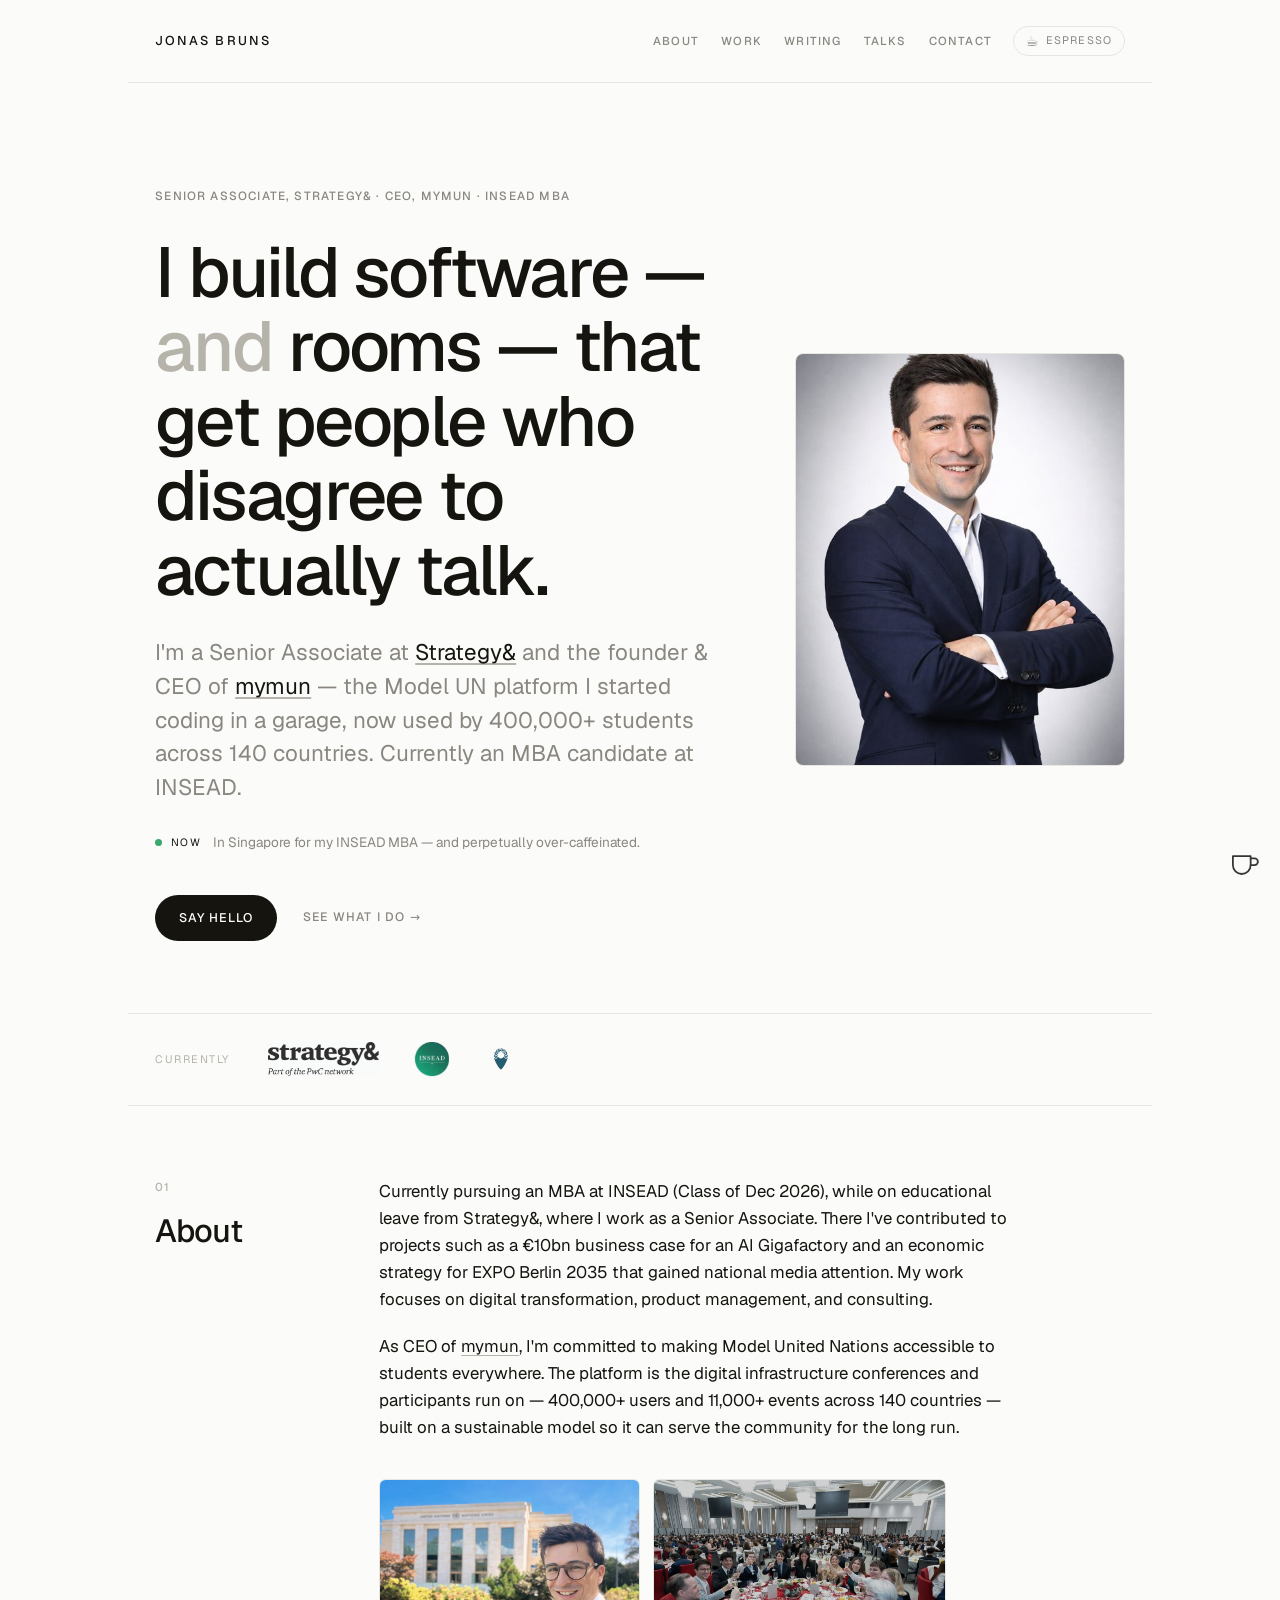
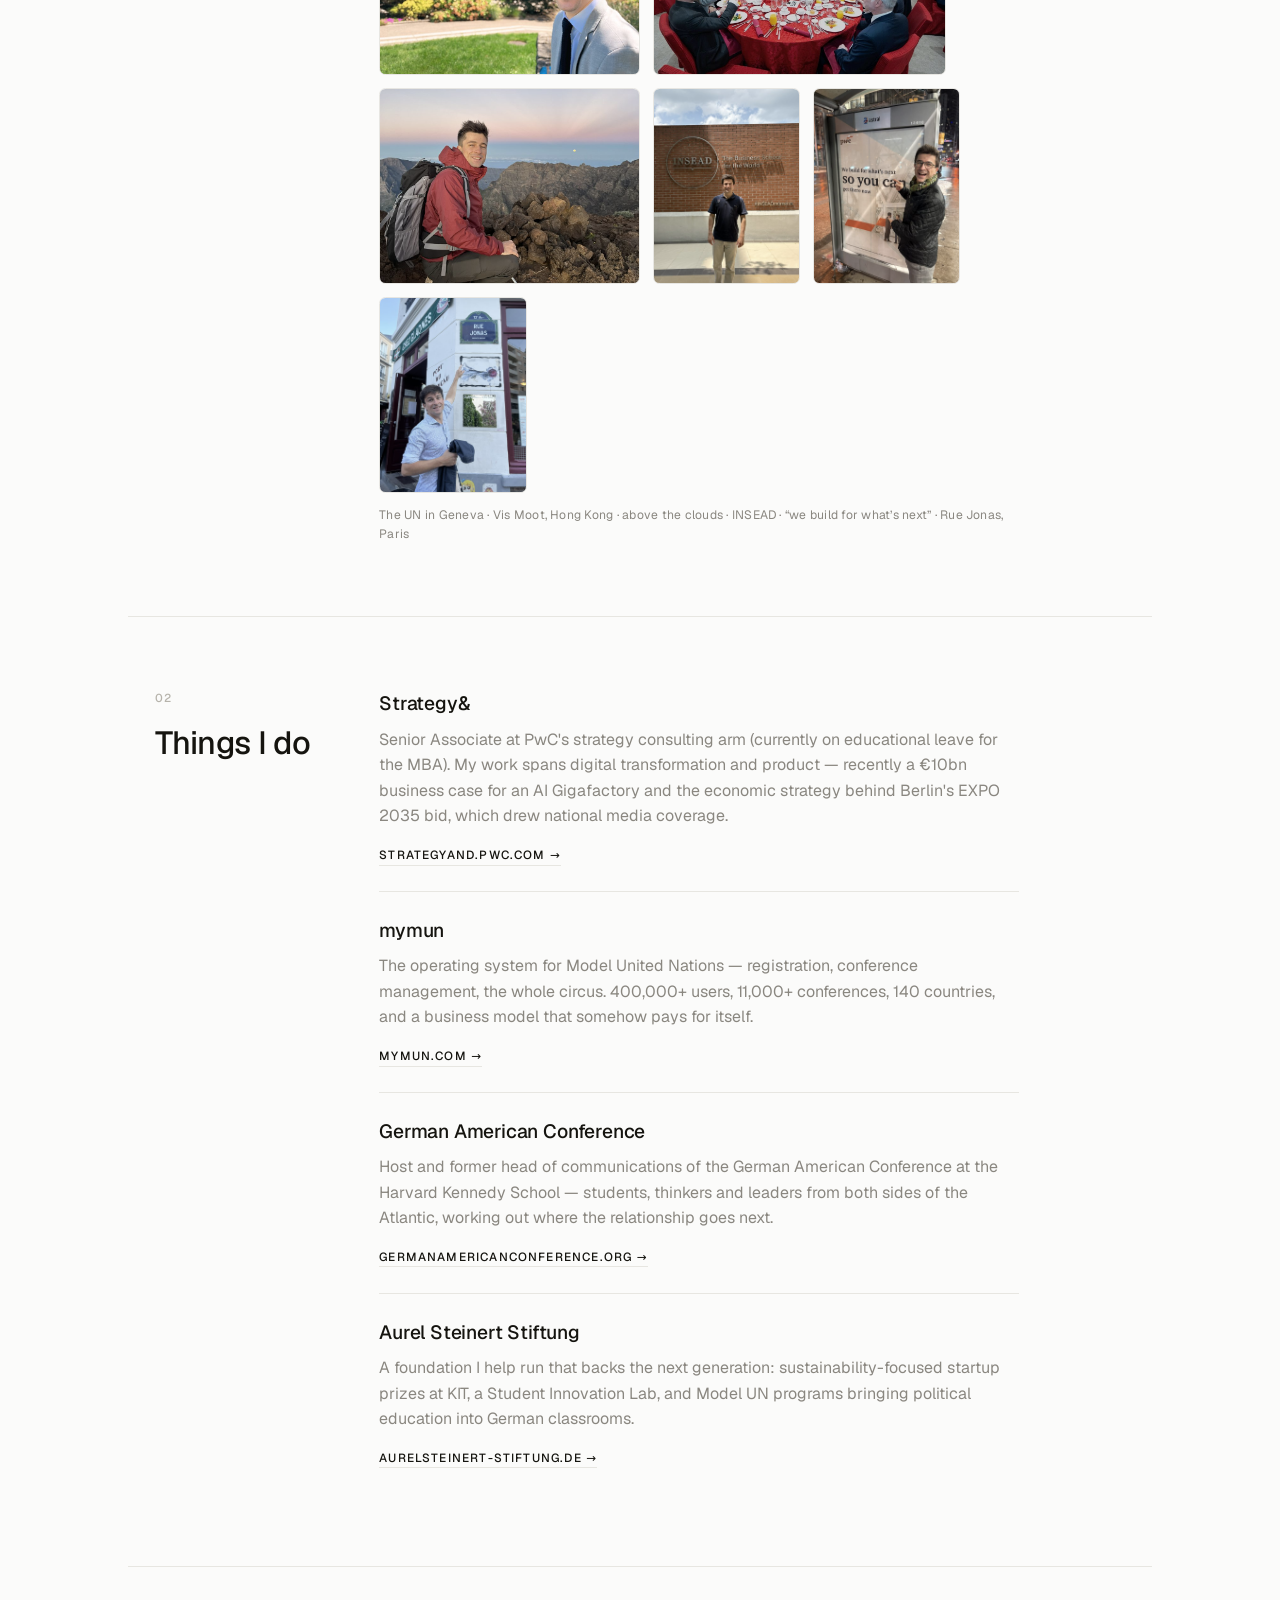
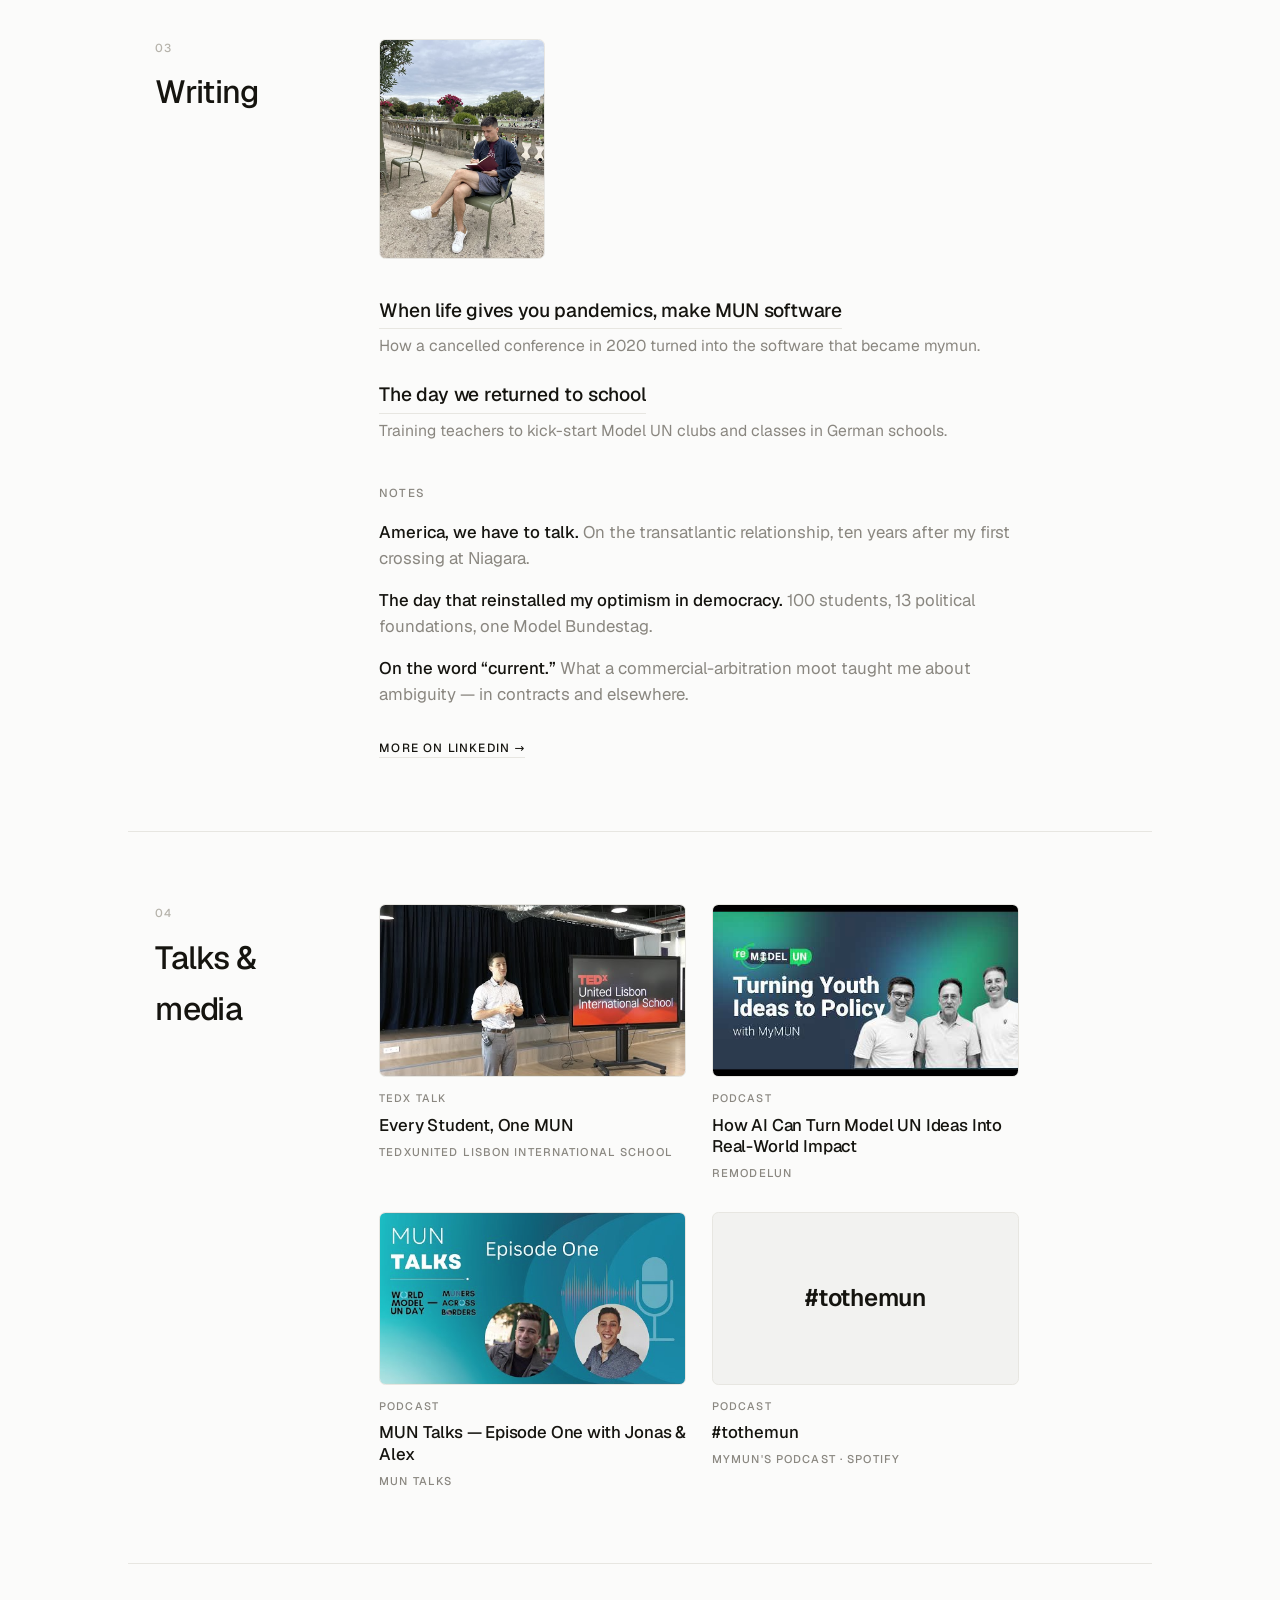
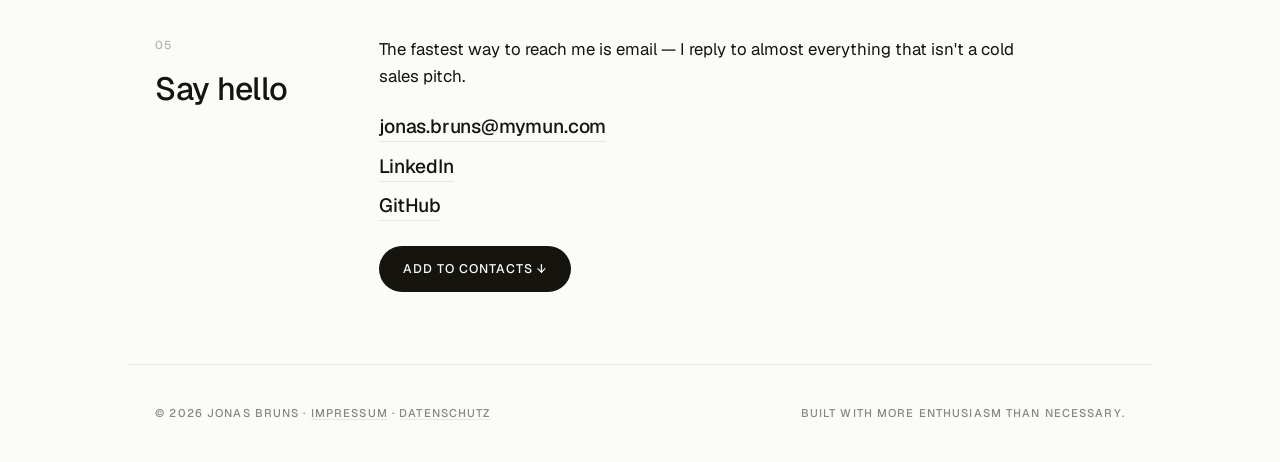
==== index.html @ 6097ece4 "Mobile: curate gallery to 3 photos (Geneva/Alps/Rue Jonas); full 6 on desktop" ====
<!DOCTYPE html>
<html lang="en">
<head>
  <meta charset="UTF-8" />
  <meta name="viewport" content="width=device-width, initial-scale=1.0" />
  <script>
    /* Set theme before paint to avoid a flash. */
    (function(){try{var t=localStorage.getItem('theme')||(matchMedia('(prefers-color-scheme:dark)').matches?'espresso':'latte');if(t==='espresso')document.documentElement.setAttribute('data-theme','espresso');}catch(e){}})();
  </script>
  <title>Jonas Bruns — CEO of mymun &amp; Strategy&amp; consultant</title>
  <meta name="description" content="Jonas Bruns — CEO of mymun, Senior Associate at Strategy&, and INSEAD MBA. I build software and rooms that get people who disagree to actually talk." />
  <link rel="canonical" href="https://jonasbruns.com/" />
  <meta name="theme-color" content="#fbfbfa" />

  <meta property="og:type" content="website" />
  <meta property="og:site_name" content="Jonas Bruns" />
  <meta property="og:locale" content="en_US" />
  <meta property="og:title" content="Jonas Bruns — CEO of mymun" />
  <meta property="og:description" content="I build software and rooms that get people who disagree to actually talk." />
  <meta property="og:url" content="https://jonasbruns.com/" />
  <meta property="og:image" content="https://jonasbruns.com/assets/og-card.jpg" />
  <meta property="og:image:width" content="1200" />
  <meta property="og:image:height" content="630" />
  <meta property="og:image:alt" content="Jonas Bruns — CEO of mymun · Strategy& · INSEAD" />
  <meta name="twitter:card" content="summary_large_image" />
  <meta name="twitter:title" content="Jonas Bruns — CEO of mymun" />
  <meta name="twitter:description" content="I build software and rooms that get people who disagree to actually talk." />
  <meta name="twitter:image" content="https://jonasbruns.com/assets/og-card.jpg" />

  <script type="application/ld+json">
  {"@context":"https://schema.org","@type":"Person","name":"Jonas Bruns","url":"https://jonasbruns.com","image":"https://jonasbruns.com/assets/portrait.jpg","jobTitle":"CEO at mymun; Senior Associate at Strategy&","worksFor":[{"@type":"Organization","name":"mymun","url":"https://mymun.com"},{"@type":"Organization","name":"Strategy&","url":"https://www.strategyand.pwc.com"}],"alumniOf":{"@type":"CollegeOrUniversity","name":"INSEAD"},"sameAs":["https://www.linkedin.com/in/brunsj","https://github.com/JonasBruns"]}
  </script>

  <link rel="icon" type="image/svg+xml" href="assets/favicon.svg" />
  <link rel="stylesheet" href="styles.css" />
</head>
<body>
  <a class="skip-link" href="#main">Skip to content</a>

  <header class="masthead">
    <a class="wordmark" href="#top">Jonas&nbsp;Bruns</a>
    <div class="mast-right">
      <nav aria-label="Primary">
        <a href="#about">About</a>
        <a href="#work">Work</a>
        <a href="#writing">Writing</a>
        <a href="#media">Talks</a>
        <a href="#contact">Contact</a>
      </nav>
      <button class="themetoggle" type="button" aria-label="Switch colour theme">
        <span class="tt-icon" aria-hidden="true">☕</span><span class="tt-label">Espresso</span>
      </button>
    </div>
  </header>

  <main id="main">
    <!-- ===================== HERO ===================== -->
    <section id="top" class="hero">
      <div class="hero-text">
        <p class="kicker rise" style="--d:0">Senior Associate, Strategy&amp; · CEO, mymun · INSEAD MBA</p>
        <h1 class="rise" style="--d:1">
          I build software — <span class="amp">and</span> rooms —
          that get people who disagree to actually talk.
        </h1>
        <p class="lede rise" style="--d:2">
          I'm a Senior Associate at <a href="https://www.strategyand.pwc.com">Strategy&amp;</a>
          and the founder &amp; CEO of <a href="https://mymun.com">mymun</a> — the Model UN platform
          I started coding in a garage, now used by 400,000+ students across 140 countries.
          Currently an MBA candidate at INSEAD.
        </p>
        <!-- TODO: keep this "Now" line fresh -->
        <p class="now rise" style="--d:3"><span class="now-dot"></span><span class="now-label">Now</span>&nbsp;In Singapore for my INSEAD MBA — and perpetually over-caffeinated.</p>
        <div class="hero-actions rise" style="--d:4">
          <a class="btn" href="#contact">Say hello</a>
          <a class="btn-text" href="#work">See what I do →</a>
        </div>
      </div>
      <figure class="hero-portrait rise" style="--d:2">
        <img src="assets/portrait.jpg" width="507" height="760" alt="Portrait of Jonas Bruns" />
      </figure>
    </section>

    <!-- ===================== AFFILIATIONS ===================== -->
    <section class="affil" aria-label="Currently affiliated with">
      <span class="affil-label">Currently</span>
      <ul>
        <li><img loading="lazy" src="assets/logos/strategyand.png" alt="Strategy&amp;" /></li>
        <li><img loading="lazy" src="assets/logos/insead-circle.jpg" alt="INSEAD" /></li>
        <li><img loading="lazy" src="assets/logos/mymun.svg" alt="mymun" /></li>
      </ul>
    </section>

    <!-- ===================== ABOUT ===================== -->
    <section id="about" class="sec">
      <div class="sec-head"><span class="sec-no">01</span><h2>About</h2></div>
      <div class="sec-body">
        <p class="prose">
          Currently pursuing an MBA at INSEAD (Class of Dec 2026), while on educational leave
          from Strategy&amp;, where I work as a Senior Associate. There I've contributed to
          projects such as a €10bn business case for an AI Gigafactory and an economic strategy
          for EXPO Berlin 2035 that gained national media attention. My work focuses on digital
          transformation, product management, and consulting.
        </p>
        <p class="prose">
          As CEO of <a href="https://mymun.com">mymun</a>, I'm committed to making Model United
          Nations accessible to students everywhere. The platform is the digital infrastructure
          conferences and participants run on — 400,000+ users and 11,000+ events across 140
          countries — built on a sustainable model so it can serve the community for the long run.
        </p>
        <figure class="gallery">
          <div class="gallery-track">
            <img loading="lazy" src="assets/gallery/un-geneva.jpg" alt="Jonas at the UN in Geneva" />
            <img class="m-hide" loading="lazy" src="assets/vismoot-hk.jpg" alt="Vis Moot in Hong Kong" />
            <img loading="lazy" src="assets/gallery/hiking.jpg" alt="Jonas hiking above the clouds" />
            <img class="m-hide" loading="lazy" src="assets/gallery/insead.jpg" alt="Jonas at INSEAD" />
            <img class="m-hide" loading="lazy" src="assets/gallery/pwc.jpg" alt="Jonas next to a PwC ad" />
            <img loading="lazy" src="assets/gallery/rue-jonas.jpg" alt="Rue Jonas street sign in Paris" />
          </div>
          <figcaption class="cap-full">The UN in Geneva · Vis Moot, Hong Kong · above the clouds · INSEAD · &ldquo;we build for what&rsquo;s next&rdquo; · Rue Jonas, Paris</figcaption>
          <figcaption class="cap-mobile">The UN in Geneva · above the clouds · Rue Jonas, Paris</figcaption>
        </figure>
      </div>
    </section>

    <!-- ===================== WORK ===================== -->
    <section id="work" class="sec">
      <div class="sec-head"><span class="sec-no">02</span><h2>Things I do</h2></div>
      <div class="sec-body">
        <ol class="worklist">
          <li class="work-item">
            <h3>Strategy&amp;</h3>
            <p>Senior Associate at PwC's strategy consulting arm (currently on educational
              leave for the MBA). My work spans digital transformation and product — recently a
              €10bn business case for an AI Gigafactory and the economic strategy behind Berlin's
              EXPO 2035 bid, which drew national media coverage.</p>
            <a class="go" href="https://www.strategyand.pwc.com">strategyand.pwc.com →</a>
          </li>
          <li class="work-item">
            <h3>mymun</h3>
            <p>The operating system for Model United Nations — registration, conference
              management, the whole circus. 400,000+ users, 11,000+ conferences, 140 countries,
              and a business model that somehow pays for itself.</p>
            <a class="go" href="https://mymun.com">mymun.com →</a>
          </li>
          <li class="work-item">
            <h3>German American Conference</h3>
            <p>Host and former head of communications of the German American Conference at the
              Harvard Kennedy School — students, thinkers and leaders from both sides of the
              Atlantic, working out where the relationship goes next.</p>
            <a class="go" href="https://www.germanamericanconference.org">germanamericanconference.org →</a>
          </li>
          <li class="work-item">
            <h3>Aurel Steinert Stiftung</h3>
            <p>A foundation I help run that backs the next generation: sustainability-focused
              startup prizes at KIT, a Student Innovation Lab, and Model UN programs bringing
              political education into German classrooms.</p>
            <a class="go" href="https://aurelsteinert-stiftung.de/">aurelsteinert-stiftung.de →</a>
          </li>
        </ol>
      </div>
    </section>

    <!-- ===================== WRITING ===================== -->
    <section id="writing" class="sec">
      <div class="sec-head"><span class="sec-no">03</span><h2>Writing</h2></div>
      <div class="sec-body">
        <figure class="sec-photo"><img loading="lazy" src="assets/writing.jpg" alt="Jonas writing in a notebook in a Paris park" /></figure>
        <ul class="articles">
          <li>
            <a href="https://www.linkedin.com/pulse/when-life-gives-you-pandemics-make-mun-software-mymun/">When life gives you pandemics, make MUN software</a>
            <span class="article-note">How a cancelled conference in 2020 turned into the software that became mymun.</span>
          </li>
          <li>
            <a href="https://mymun.com/blog/the-day-we-returned-to-school-training-teachers-to-kick-start-mun-clubs-and-classes">The day we returned to school</a>
            <span class="article-note">Training teachers to kick-start Model UN clubs and classes in German schools.</span>
          </li>
        </ul>

        <p class="subhead">Notes</p>
        <ul class="notes">
          <li><strong>America, we have to talk.</strong> On the transatlantic relationship, ten years after my first crossing at Niagara.</li>
          <li><strong>The day that reinstalled my optimism in democracy.</strong> 100 students, 13 political foundations, one Model Bundestag.</li>
          <li><strong>On the word “current.”</strong> What a commercial-arbitration moot taught me about ambiguity — in contracts and elsewhere.</li>
        </ul>
        <p class="more-link"><a href="https://www.linkedin.com/in/brunsj/recent-activity/all/">More on LinkedIn →</a></p>
      </div>
    </section>

    <!-- ===================== TALKS & MEDIA ===================== -->
    <section id="media" class="sec">
      <div class="sec-head"><span class="sec-no">04</span><h2>Talks &amp; media</h2></div>
      <div class="sec-body">
        <ul class="media">
          <li class="media-card">
            <a href="https://www.youtube.com/watch?v=L1Re9FSET7E">
              <span class="thumb"><img loading="lazy" width="480" height="270" src="assets/thumbs/L1Re9FSET7E.jpg" alt="TEDx talk: Every Student, One MUN" /></span>
              <span class="media-tag">TEDx talk</span>
              <span class="media-title">Every Student, One MUN</span>
              <span class="media-src">TEDxUnited Lisbon International School</span>
            </a>
          </li>
          <li class="media-card">
            <a href="https://www.youtube.com/watch?v=wwS8O8JHtIY">
              <span class="thumb"><img loading="lazy" width="480" height="270" src="assets/thumbs/wwS8O8JHtIY.jpg" alt="Podcast: How AI Can Turn Model UN Ideas Into Real-World Impact" /></span>
              <span class="media-tag">Podcast</span>
              <span class="media-title">How AI Can Turn Model UN Ideas Into Real-World Impact</span>
              <span class="media-src">ReModelUN</span>
            </a>
          </li>
          <li class="media-card">
            <a href="https://www.youtube.com/watch?v=0QrZpP2h0T4">
              <span class="thumb"><img loading="lazy" width="480" height="270" src="assets/thumbs/0QrZpP2h0T4.jpg" alt="Podcast: MUN Talks Episode One with Jonas & Alex" /></span>
              <span class="media-tag">Podcast</span>
              <span class="media-title">MUN Talks — Episode One with Jonas &amp; Alex</span>
              <span class="media-src">MUN Talks</span>
            </a>
          </li>
          <li class="media-card media-card--text">
            <a href="https://open.spotify.com/show/5dIA6ppntsVoRZxWYkTexS">
              <span class="thumb thumb--text">#tothemun</span>
              <span class="media-tag">Podcast</span>
              <span class="media-title">#tothemun</span>
              <span class="media-src">mymun's podcast · Spotify</span>
            </a>
          </li>
        </ul>
      </div>
    </section>

    <!-- ===================== CONTACT ===================== -->
    <section id="contact" class="sec">
      <div class="sec-head"><span class="sec-no">05</span><h2>Say hello</h2></div>
      <div class="sec-body">
        <p class="prose">The fastest way to reach me is email — I reply to almost everything that
          isn't a cold sales pitch.</p>
        <ul class="links">
          <li><a href="mailto:jonas.bruns@mymun.com">jonas.bruns@mymun.com</a></li>
          <li><a href="https://www.linkedin.com/in/brunsj" rel="me">LinkedIn</a></li>
          <li><a href="https://github.com/JonasBruns" rel="me">GitHub</a></li>
        </ul>
        <a class="btn btn-vcard" href="assets/jonas-bruns.vcf" download="Jonas-Bruns.vcf">Add to contacts ↓</a>
      </div>
    </section>
  </main>

  <div class="scrollcup" aria-hidden="true">
    <svg viewBox="0 0 36 36">
      <defs><clipPath id="cupclip"><path d="M8 11 H24 V19 a8 8 0 0 1 -16 0 Z"/></clipPath></defs>
      <rect class="brew" x="8" y="10" width="16" height="18" clip-path="url(#cupclip)"/>
      <path class="cup-line" d="M8 11 H24 V19 a8 8 0 0 1 -16 0 Z"/>
      <path class="cup-line" d="M24 13 h3.5 a3 3 0 0 1 0 6 H24"/>
    </svg>
  </div>

  <footer class="site-footer">
    <span>© <span id="year">2026</span> Jonas Bruns · <a href="/impressum.html">Impressum</a> · <a href="/datenschutz.html">Datenschutz</a></span>
    <span>Built with more enthusiasm than necessary.</span>
  </footer>

  <script>
    document.getElementById("year").textContent = new Date().getFullYear();

    // Open external links in a new tab; leave in-page anchors and mailto alone.
    document.querySelectorAll('a[href^="http"]').forEach(function (a) {
      if (a.hostname !== location.hostname) {
        a.target = "_blank";
        a.rel = "noopener noreferrer";
      }
    });

    // Latte / Espresso theme toggle.
    (function () {
      var root = document.documentElement, btn = document.querySelector('.themetoggle');
      if (!btn) return;
      var lbl = btn.querySelector('.tt-label');
      function sync() { lbl.textContent = root.getAttribute('data-theme') === 'espresso' ? 'Latte' : 'Espresso'; }
      sync();
      btn.addEventListener('click', function () {
        if (root.getAttribute('data-theme') === 'espresso') { root.removeAttribute('data-theme'); try { localStorage.setItem('theme', 'latte'); } catch (e) {} }
        else { root.setAttribute('data-theme', 'espresso'); try { localStorage.setItem('theme', 'espresso'); } catch (e) {} }
        sync();
      });
    })();

    // Coffee scroll-progress cup.
    (function () {
      var cup = document.querySelector('.scrollcup'), d = document.documentElement;
      if (!cup) return;
      function upd() { var p = d.scrollTop / ((d.scrollHeight - d.clientHeight) || 1); cup.style.setProperty('--p', Math.max(0, Math.min(1, p)).toFixed(3)); }
      addEventListener('scroll', upd, { passive: true });
      addEventListener('resize', upd);
      upd();
    })();

    // For the curious who open devtools.
    console.log('%c☕ Hey, fellow tinkerer.', 'font:600 14px ui-sans-serif,sans-serif;color:#8c2f23');
    console.log('%cYes — this was vibe-coded with an AI pair. Source → https://github.com/JonasBruns/jonasbruns-site', 'color:#999');
  </script>
</body>
</html>
---- styles.css ----
/* ---- self-hosted Geist (no third-party font requests) --------------------- */
@font-face{font-family:"Geist";font-style:normal;font-weight:300;font-display:swap;src:url("assets/fonts/geist-300-latin-ext.woff2") format("woff2");unicode-range:U+0100-02BA,U+02BD-02C5,U+02C7-02CC,U+02CE-02D7,U+02DD-02FF,U+0304,U+0308,U+0329,U+1D00-1DBF,U+1E00-1E9F,U+1EF2-1EFF,U+2020,U+20A0-20AB,U+20AD-20C0,U+2113,U+2C60-2C7F,U+A720-A7FF;}
@font-face{font-family:"Geist";font-style:normal;font-weight:300;font-display:swap;src:url("assets/fonts/geist-300-latin.woff2") format("woff2");unicode-range:U+0000-00FF,U+0131,U+0152-0153,U+02BB-02BC,U+02C6,U+02DA,U+02DC,U+0304,U+0308,U+0329,U+2000-206F,U+20AC,U+2122,U+2191,U+2193,U+2212,U+2215,U+FEFF,U+FFFD;}
@font-face{font-family:"Geist";font-style:normal;font-weight:400;font-display:swap;src:url("assets/fonts/geist-400-latin-ext.woff2") format("woff2");unicode-range:U+0100-02BA,U+02BD-02C5,U+02C7-02CC,U+02CE-02D7,U+02DD-02FF,U+0304,U+0308,U+0329,U+1D00-1DBF,U+1E00-1E9F,U+1EF2-1EFF,U+2020,U+20A0-20AB,U+20AD-20C0,U+2113,U+2C60-2C7F,U+A720-A7FF;}
@font-face{font-family:"Geist";font-style:normal;font-weight:400;font-display:swap;src:url("assets/fonts/geist-400-latin.woff2") format("woff2");unicode-range:U+0000-00FF,U+0131,U+0152-0153,U+02BB-02BC,U+02C6,U+02DA,U+02DC,U+0304,U+0308,U+0329,U+2000-206F,U+20AC,U+2122,U+2191,U+2193,U+2212,U+2215,U+FEFF,U+FFFD;}
@font-face{font-family:"Geist";font-style:normal;font-weight:500;font-display:swap;src:url("assets/fonts/geist-500-latin-ext.woff2") format("woff2");unicode-range:U+0100-02BA,U+02BD-02C5,U+02C7-02CC,U+02CE-02D7,U+02DD-02FF,U+0304,U+0308,U+0329,U+1D00-1DBF,U+1E00-1E9F,U+1EF2-1EFF,U+2020,U+20A0-20AB,U+20AD-20C0,U+2113,U+2C60-2C7F,U+A720-A7FF;}
@font-face{font-family:"Geist";font-style:normal;font-weight:500;font-display:swap;src:url("assets/fonts/geist-500-latin.woff2") format("woff2");unicode-range:U+0000-00FF,U+0131,U+0152-0153,U+02BB-02BC,U+02C6,U+02DA,U+02DC,U+0304,U+0308,U+0329,U+2000-206F,U+20AC,U+2122,U+2191,U+2193,U+2212,U+2215,U+FEFF,U+FFFD;}
@font-face{font-family:"Geist";font-style:normal;font-weight:600;font-display:swap;src:url("assets/fonts/geist-600-latin-ext.woff2") format("woff2");unicode-range:U+0100-02BA,U+02BD-02C5,U+02C7-02CC,U+02CE-02D7,U+02DD-02FF,U+0304,U+0308,U+0329,U+1D00-1DBF,U+1E00-1E9F,U+1EF2-1EFF,U+2020,U+20A0-20AB,U+20AD-20C0,U+2113,U+2C60-2C7F,U+A720-A7FF;}
@font-face{font-family:"Geist";font-style:normal;font-weight:600;font-display:swap;src:url("assets/fonts/geist-600-latin.woff2") format("woff2");unicode-range:U+0000-00FF,U+0131,U+0152-0153,U+02BB-02BC,U+02C6,U+02DA,U+02DC,U+0304,U+0308,U+0329,U+2000-206F,U+20AC,U+2122,U+2191,U+2193,U+2212,U+2215,U+FEFF,U+FFFD;}

/* ===========================================================================
   jonasbruns.com — minimal
   One typeface (Geist), near-monochrome, generous whitespace, hairline rules.
=========================================================================== */

:root {
  --bg:    #fbfbfa;
  --bg-2:  #f2f2f0;
  --ink:   #15140f;
  --muted: #8a8780;
  --faint: #b6b3ab;
  --line:  #e7e6e1;

  --sans: "Geist", -apple-system, BlinkMacSystemFont, "Segoe UI", system-ui, sans-serif;
  --wrap: 64rem;
}

* { box-sizing: border-box; }

html { scroll-behavior: smooth; }

body {
  margin: 0;
  background: var(--bg);
  color: var(--ink);
  font-family: var(--sans);
  font-size: 1.05rem;
  line-height: 1.6;
  font-weight: 400;
  -webkit-font-smoothing: antialiased;
  text-rendering: optimizeLegibility;
}

a { color: inherit; }

.skip-link { position: absolute; left: -999px; }
.skip-link:focus {
  left: 1rem; top: 1rem; z-index: 20;
  background: var(--ink); color: var(--bg);
  padding: .55rem .9rem; border-radius: .3rem; font-size: .8rem;
}

/* ---- shared layout -------------------------------------------------------- */

.masthead, .hero, .affil, .sec, .site-footer {
  max-width: var(--wrap);
  margin-inline: auto;
  padding-inline: 1.7rem;
}

/* ---- affiliations strip --------------------------------------------------- */

.affil {
  display: flex;
  align-items: center;
  gap: 1.6rem 2.4rem;
  flex-wrap: wrap;
  padding-block: 1.8rem;
  border-top: 1px solid var(--line);
}
.affil-label {
  font-size: .68rem;
  text-transform: uppercase;
  letter-spacing: .14em;
  color: var(--faint);
}
.affil ul {
  list-style: none; margin: 0; padding: 0;
  display: flex; align-items: center; gap: 2.2rem; flex-wrap: wrap;
}
.affil img {
  display: block;
  height: 30px; width: auto;
  opacity: .9;
  mix-blend-mode: multiply;        /* drops the white logo backgrounds into the page */
  transition: opacity .2s ease, transform .2s ease;
}
.affil img:hover { opacity: 1; transform: translateY(-1px); }
@media (min-width: 40rem) { .affil img { height: 34px; } }

/* small label treatment */
.kicker, .sec-no, .media-tag, .masthead nav a, .wordmark,
.go, .more-link a, .btn-text, .subhead, .media-src, .site-footer {
  text-transform: uppercase;
  letter-spacing: .1em;
  font-weight: 500;
}

/* ---- masthead ------------------------------------------------------------- */

.masthead {
  display: flex;
  align-items: center;
  justify-content: space-between;
  gap: 1rem;
  padding-block: 1.6rem;
  border-bottom: 1px solid var(--line);
}
.wordmark {
  font-size: .8rem;
  letter-spacing: .16em;
  text-decoration: none;
}
.masthead nav { display: flex; flex-wrap: wrap; gap: 1.4rem; }
.masthead nav a {
  font-size: .72rem;
  text-decoration: none;
  color: var(--muted);
  transition: color .15s ease;
}
.masthead nav a:hover { color: var(--ink); }

/* ---- hero ----------------------------------------------------------------- */

.hero { display: flex; flex-direction: column; padding-block: 3.5rem 3rem; }
.kicker {
  margin: 0 0 1.8rem;
  font-size: .74rem;
  color: var(--muted);
}
.hero h1 {
  font-weight: 500;
  font-size: clamp(2.4rem, 6vw, 4.4rem);
  line-height: 1.06;
  letter-spacing: -.03em;
  margin: 0;
  max-width: 19ch;
}
.hero h1 .amp { color: var(--faint); }
.lede {
  font-size: clamp(1.15rem, 2vw, 1.4rem);
  line-height: 1.5;
  font-weight: 400;
  color: var(--muted);
  max-width: 38rem;
  margin: 1.8rem 0 0;
}
.lede a, .prose a {
  color: var(--ink);
  text-decoration: underline;
  text-decoration-color: var(--faint);
  text-underline-offset: 3px;
}
.lede a:hover, .prose a:hover { text-decoration-color: var(--ink); }

.hero-actions {
  margin-top: 2.6rem;
  display: flex; align-items: center; gap: 1.6rem; flex-wrap: wrap;
}
.btn {
  display: inline-block;
  background: var(--ink);
  color: var(--bg);
  font-size: .78rem;
  letter-spacing: .08em;
  text-transform: uppercase;
  font-weight: 500;
  text-decoration: none;
  padding: .8rem 1.5rem;
  border-radius: 2rem;
  transition: opacity .15s ease, transform .15s ease;
}
.btn:hover { opacity: .85; transform: translateY(-1px); }
.btn-text {
  font-size: .76rem;
  text-decoration: none;
  color: var(--muted);
  transition: color .15s ease;
}
.btn-text:hover { color: var(--ink); }

/* ---- sections (numbered label rail) -------------------------------------- */

.sec {
  padding-block: 4rem;
  border-top: 1px solid var(--line);
}
.sec-head { margin-bottom: 1.8rem; }
.sec-no {
  display: block;
  font-size: .72rem;
  color: var(--faint);
  margin-bottom: .55rem;
}
.sec-head h2 {
  font-weight: 500;
  font-size: clamp(1.5rem, 3vw, 2rem);
  letter-spacing: -.02em;
  margin: 0;
}
.sec-body { max-width: 40rem; }
.prose { margin: 0 0 1.3rem; color: var(--ink); }

/* ---- about gallery -------------------------------------------------------- */

.gallery { margin: 2.4rem 0 0; max-width: none; }
.gallery-track { display: flex; flex-wrap: wrap; gap: .8rem; }
.gallery-track img {
  height: 168px; width: auto;
  border-radius: .4rem;
  border: 1px solid var(--line);
  filter: grayscale(.18);
  transition: filter .3s ease, transform .3s ease;
}
.gallery-track img:hover { filter: none; transform: translateY(-3px); }
.gallery figcaption {
  margin-top: .8rem;
  font-size: .76rem;
  letter-spacing: .02em;
  color: var(--muted);
}
.cap-mobile { display: none; }   /* shown only on phones (see ≤40rem block) */

/* ---- work list ------------------------------------------------------------ */

.worklist { list-style: none; margin: 0; padding: 0; }
.work-item { padding: 1.5rem 0; border-top: 1px solid var(--line); }
.work-item:first-child { padding-top: 0; border-top: 0; }
.work-item h3 { font-weight: 500; font-size: 1.2rem; letter-spacing: -.01em; margin: 0 0 .4rem; }
.work-item p { margin: 0 0 .7rem; color: var(--muted); font-size: 1rem; }
.go, .more-link a {
  font-size: .74rem;
  text-decoration: none;
  color: var(--ink);
  border-bottom: 1px solid var(--line);
  padding-bottom: .15rem;
  transition: border-color .15s ease;
}
.go:hover, .more-link a:hover { border-color: var(--ink); }

/* ---- writing -------------------------------------------------------------- */

.articles { list-style: none; margin: 0; padding: 0; display: grid; gap: 1.4rem; }
.articles li { display: grid; gap: .25rem; }
.articles a {
  font-weight: 500; font-size: 1.2rem; letter-spacing: -.01em;
  text-decoration: none; width: fit-content;
  border-bottom: 1px solid var(--line); padding-bottom: .1rem;
  transition: border-color .15s ease;
}
.articles a:hover { border-color: var(--ink); }
.article-note { color: var(--muted); font-size: .98rem; }

.subhead { margin: 2.6rem 0 1rem; font-size: .72rem; color: var(--muted); }
.notes { list-style: none; margin: 0; padding: 0; display: grid; gap: 1rem; }
.notes li { color: var(--muted); line-height: 1.55; }
.notes strong { color: var(--ink); font-weight: 500; }
.more-link { margin: 1.6rem 0 0; }

/* ---- talks & media -------------------------------------------------------- */

.media { list-style: none; margin: 0; padding: 0; display: grid; gap: 1.6rem; }
.media-card a { display: grid; gap: .45rem; text-decoration: none; color: var(--ink); }
.thumb {
  display: block;
  border: 1px solid var(--line);
  border-radius: .4rem;
  overflow: hidden;
  margin-bottom: .35rem;
  aspect-ratio: 16 / 9;
}
.thumb img {
  width: 100%; height: 100%; object-fit: cover;
  filter: grayscale(.18);
  transition: filter .3s ease, transform .4s ease;
}
.media-card a:hover .thumb img { filter: none; transform: scale(1.03); }
.thumb--text {
  display: grid; place-items: center;
  background: var(--bg-2);
  font-weight: 600; font-size: 1.5rem; color: var(--ink);
  letter-spacing: -.01em;
}
.media-tag { font-size: .68rem; color: var(--muted); }
.media-title { font-weight: 500; font-size: 1.05rem; line-height: 1.3; letter-spacing: -.01em; }
.media-src { font-size: .7rem; color: var(--muted); }

/* ---- contact -------------------------------------------------------------- */

.links { list-style: none; margin: 1.4rem 0 0; padding: 0; display: grid; gap: .55rem; }
.links a {
  font-size: 1.2rem; font-weight: 500; letter-spacing: -.01em;
  text-decoration: none; width: fit-content;
  border-bottom: 1px solid var(--line); padding-bottom: .12rem;
  transition: border-color .15s ease;
}
.links a:hover { border-color: var(--ink); }

/* ---- footer --------------------------------------------------------------- */

.site-footer {
  display: flex; justify-content: space-between; flex-wrap: wrap; gap: .6rem;
  padding-block: 2.5rem;
  border-top: 1px solid var(--line);
  font-size: .7rem;
  color: var(--muted);
}
.site-footer a {
  color: inherit;
  text-decoration: underline;
  text-decoration-color: var(--line);
  text-underline-offset: 2px;
}
.site-footer a:hover { text-decoration-color: var(--ink); }

/* ---- motion --------------------------------------------------------------- */

@keyframes rise { from { opacity: 0; transform: translateY(12px); } to { opacity: 1; transform: none; } }
.rise { opacity: 0; animation: rise .6s cubic-bezier(.2,.7,.2,1) forwards; animation-delay: calc(var(--d) * 100ms); }
@media (prefers-reduced-motion: reduce) {
  .rise { animation: none; opacity: 1; }
  html { scroll-behavior: auto; }
}

/* ---- responsive ----------------------------------------------------------- */

@media (min-width: 40rem) {
  .media { grid-template-columns: 1fr 1fr; gap: 1.8rem 1.6rem; }
  .gallery-track img { height: 196px; }
}

/* ---- mobile (≤40rem): swipe strips, tighter rhythm, avatar hero ---------- */
@media (max-width: 40rem) {
  html, body { overflow-x: hidden; }     /* safety against the bleed strips */

  .sec { padding-block: 2.6rem; }
  .sec-head { margin-bottom: 1.1rem; }
  .affil { padding-block: 1.3rem; }
  .subhead { margin-top: 2rem; }
  .hero h1 { max-width: none; }

  /* Talks & media → horizontal swipe lane */
  .media {
    grid-auto-flow: column;
    grid-auto-columns: 78%;
    grid-template-columns: none;
    overflow-x: auto;
    scroll-snap-type: x mandatory;
    overscroll-behavior-x: contain;
    gap: 1rem;
    margin-inline: -1.7rem;
    padding: .2rem 1.7rem;
    scrollbar-width: none;
  }
  .media::-webkit-scrollbar { display: none; }
  .media-card { scroll-snap-align: start; }

  /* About gallery → horizontal swipe lane (caption stays below) */
  .gallery-track {
    flex-wrap: nowrap;
    overflow-x: auto;
    scroll-snap-type: x mandatory;
    overscroll-behavior-x: contain;
    margin-inline: -1.7rem;
    padding: .2rem 1.7rem;
    scrollbar-width: none;
  }
  .gallery-track::-webkit-scrollbar { display: none; }
  .gallery-track img { height: 220px; flex: none; scroll-snap-align: start; }
  .gallery-track img.m-hide { display: none; }   /* curated 3 on mobile */
  .cap-full { display: none; }
  .cap-mobile { display: block; }
}

@media (min-width: 56rem) {
  .sec {
    display: grid;
    grid-template-columns: 11rem 1fr;
    gap: 3rem;
    padding-block: 4.5rem;
  }
  .sec-head { margin-bottom: 0; position: sticky; top: 2rem; align-self: start; }
  .hero {
    display: grid;
    grid-template-columns: 1.5fr .85fr;
    gap: 3rem;
    align-items: center;
    padding-block: 6.5rem 4.5rem;
  }
  .hero-portrait { order: 0; margin: 0; justify-self: end; }
  .hero-portrait img {
    width: 100%; height: auto; max-width: 330px;
    border-radius: .5rem; aspect-ratio: 4 / 5; object-position: center;
  }
}

/* ===========================================================================
   Delights: espresso theme · portrait · now · toggle · scroll-cup · vCard
=========================================================================== */

:root[data-theme="espresso"] {
  --bg: #17120d; --bg-2: #241a10; --ink: #f1e8da; --muted: #a99a84; --faint: #6d6052; --line: #352a1c;
}
/* logos: seamless multiply on light; on dark, sit on a small light chip so they stay legible */
:root[data-theme="espresso"] .affil img {
  mix-blend-mode: normal; background: #f4eddf; padding: 6px 9px; border-radius: 7px; opacity: 1;
}

/* hero portrait — small circular avatar up top on mobile; side portrait on desktop (≥56rem) */
.hero-portrait { order: -1; margin: 0 0 1.4rem; }
.hero-portrait img {
  width: 92px; height: 92px;
  border-radius: 50%;
  object-fit: cover; object-position: center 14%;
  border: 1px solid var(--line);
}

/* "now" line */
.now {
  display: flex; align-items: center; gap: .55rem; flex-wrap: wrap;
  margin: 1.7rem 0 0; font-size: .85rem; color: var(--muted);
}
.now-dot {
  width: 7px; height: 7px; border-radius: 50%; background: #3aa76d; flex: none;
  animation: pulse 2.4s ease-out infinite;
}
.now-label { text-transform: uppercase; letter-spacing: .12em; font-size: .66rem; color: var(--ink); }
@keyframes pulse {
  0% { box-shadow: 0 0 0 0 rgba(58,167,109,.45); }
  70% { box-shadow: 0 0 0 7px rgba(58,167,109,0); }
  100% { box-shadow: 0 0 0 0 rgba(58,167,109,0); }
}

/* theme toggle */
.mast-right { display: flex; align-items: center; gap: 1.3rem; }
.themetoggle {
  display: inline-flex; align-items: center; gap: .4rem;
  background: none; border: 1px solid var(--line); border-radius: 2rem;
  color: var(--muted); font: inherit; font-size: .68rem; letter-spacing: .1em; text-transform: uppercase;
  padding: .35rem .75rem; cursor: pointer;
  transition: color .15s ease, border-color .15s ease;
}
.themetoggle:hover { color: var(--ink); border-color: var(--ink); }
.tt-icon { font-size: .9rem; line-height: 1; }

/* writing photo */
.sec-photo { margin: 0 0 1.8rem; }
.sec-photo img {
  height: 220px; width: auto; max-width: 100%;
  border-radius: .4rem; border: 1px solid var(--line); filter: grayscale(.18);
}

/* vCard button */
.btn-vcard { margin-top: 1.5rem; }

/* coffee scroll-progress cup */
.scrollcup { position: fixed; right: 16px; bottom: 16px; width: 40px; height: 40px; z-index: 5; opacity: .85; pointer-events: none; }
.scrollcup svg { width: 100%; height: 100%; display: block; }
.scrollcup .cup-line { fill: none; stroke: var(--ink); stroke-width: 1.6; stroke-linejoin: round; stroke-linecap: round; }
.scrollcup .brew { fill: #7b4b2a; transform: scaleY(var(--p, 0)); transform-origin: 16px 27px; transition: transform .08s linear; }
@media (max-width: 30rem) { .scrollcup { width: 32px; height: 32px; right: 12px; bottom: 12px; } }

@media (prefers-reduced-motion: reduce) { .now-dot { animation: none; } .scrollcup .brew { transition: none; } }

/* tidy the masthead on small screens: wordmark on top, nav + toggle on their own row */
@media (max-width: 38rem) {
  .masthead { flex-wrap: wrap; row-gap: .8rem; }
  .mast-right { width: 100%; justify-content: space-between; gap: .8rem; }
  .masthead nav { gap: .8rem .95rem; }
  .themetoggle { padding: .35rem .6rem; }
}

/* desktop hero portrait — declared LAST so it overrides the mobile avatar rules */
@media (min-width: 56rem) {
  .hero-portrait { order: 0; margin: 0; justify-self: end; }
  .hero-portrait img {
    width: 100%; height: auto; max-width: 330px;
    border-radius: .5rem; aspect-ratio: 4 / 5;
    object-fit: cover; object-position: center;
  }
}
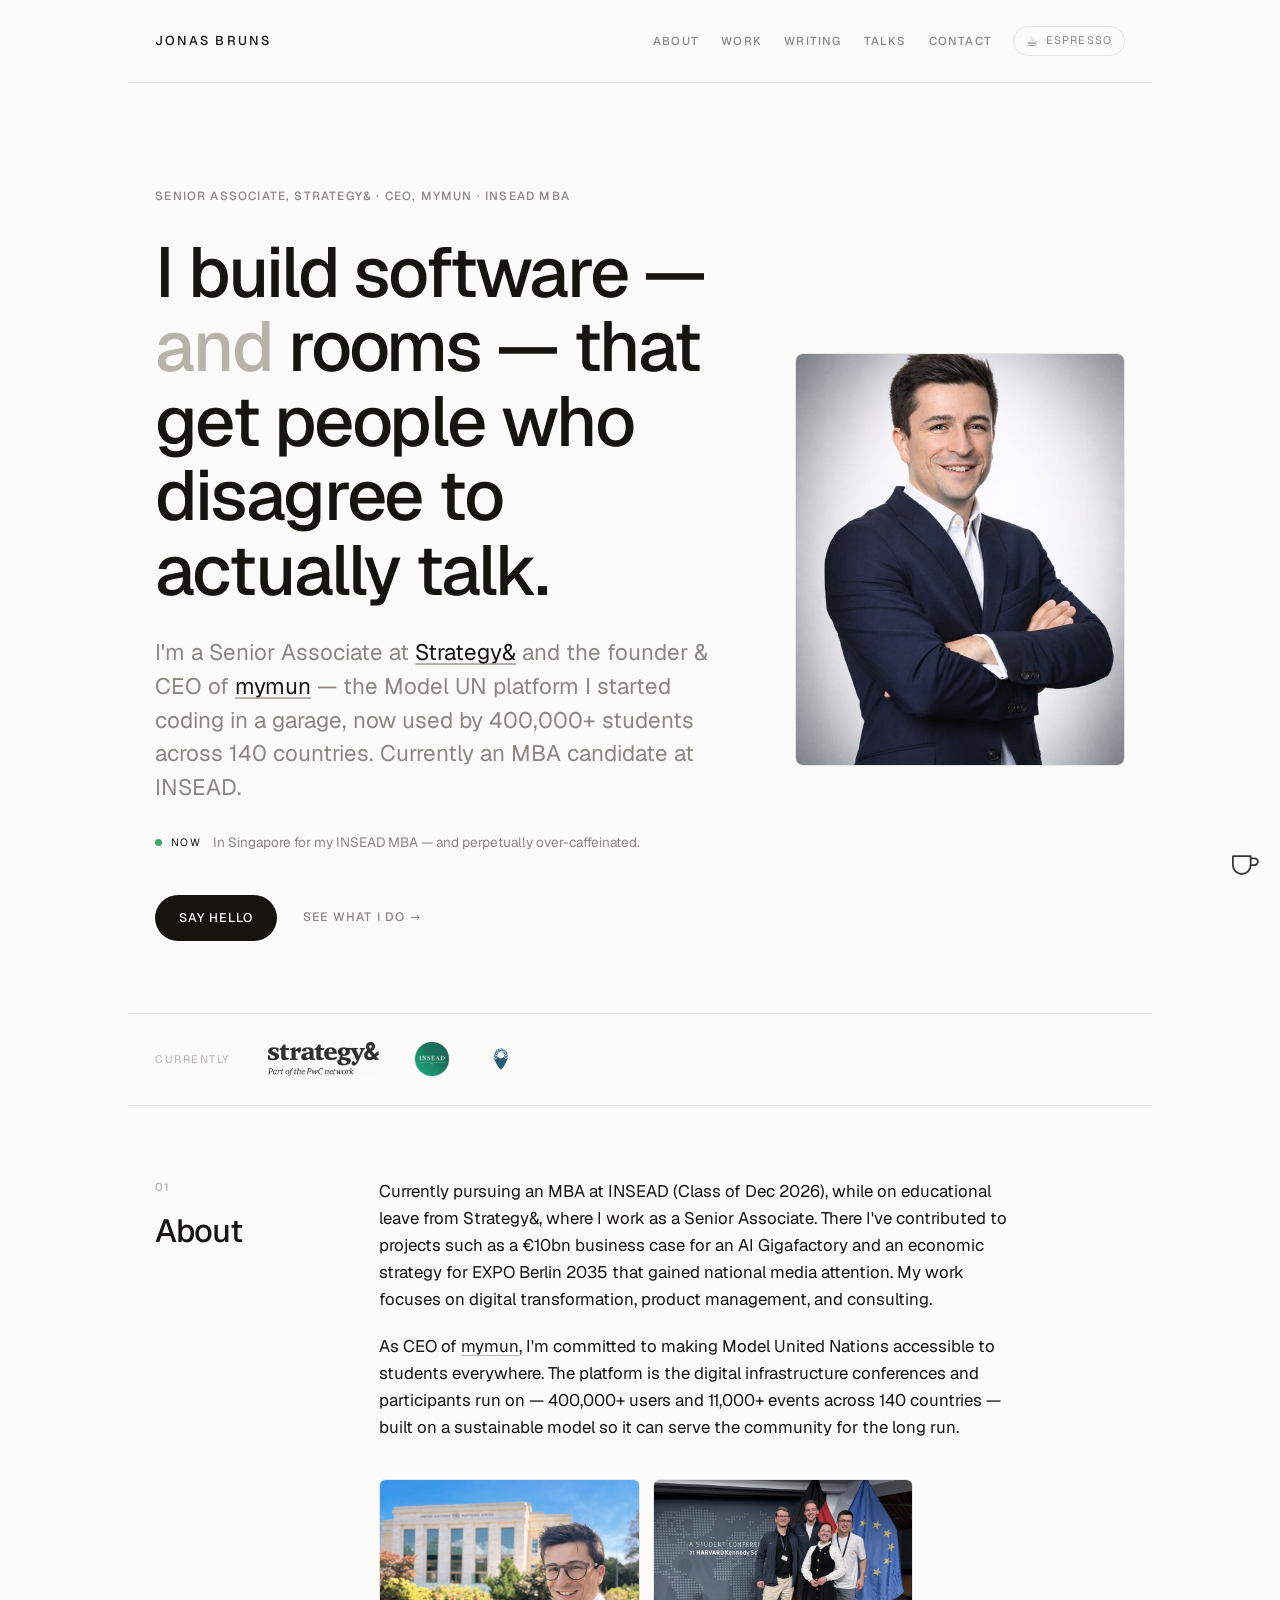
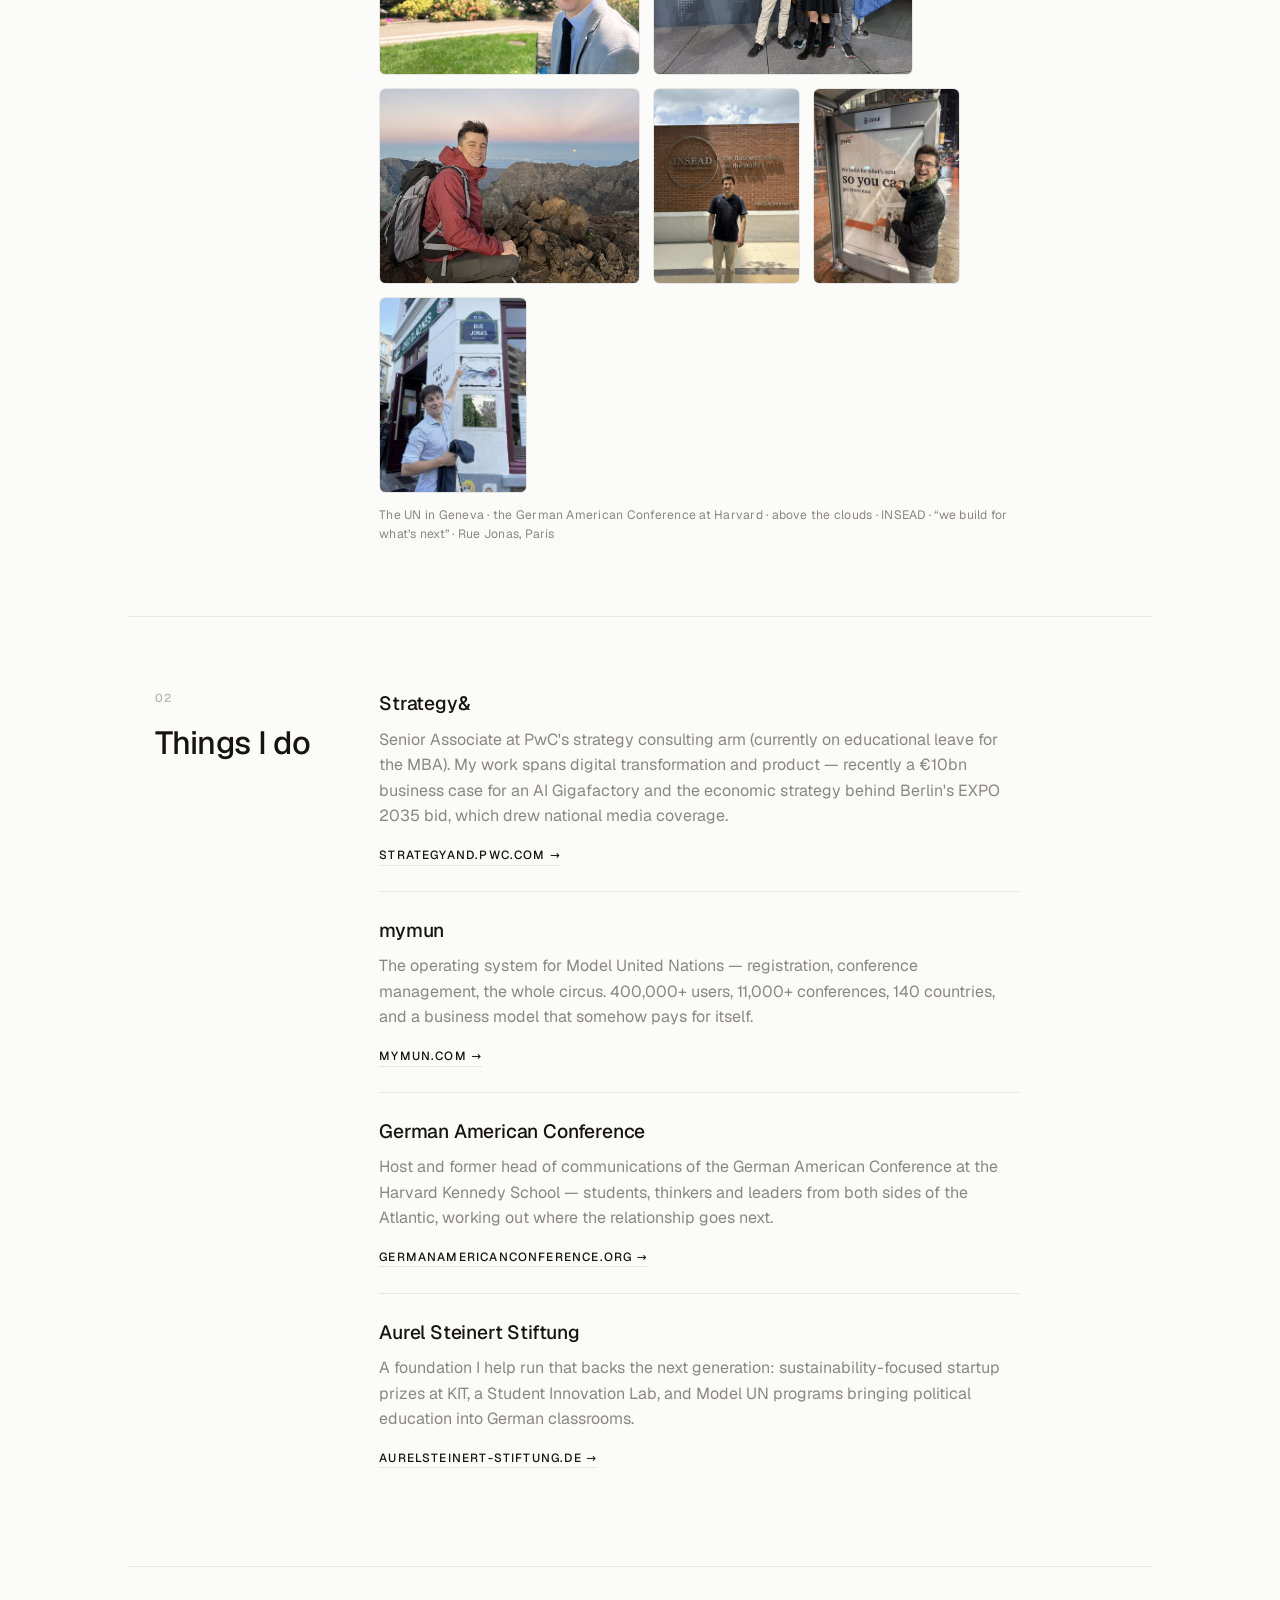
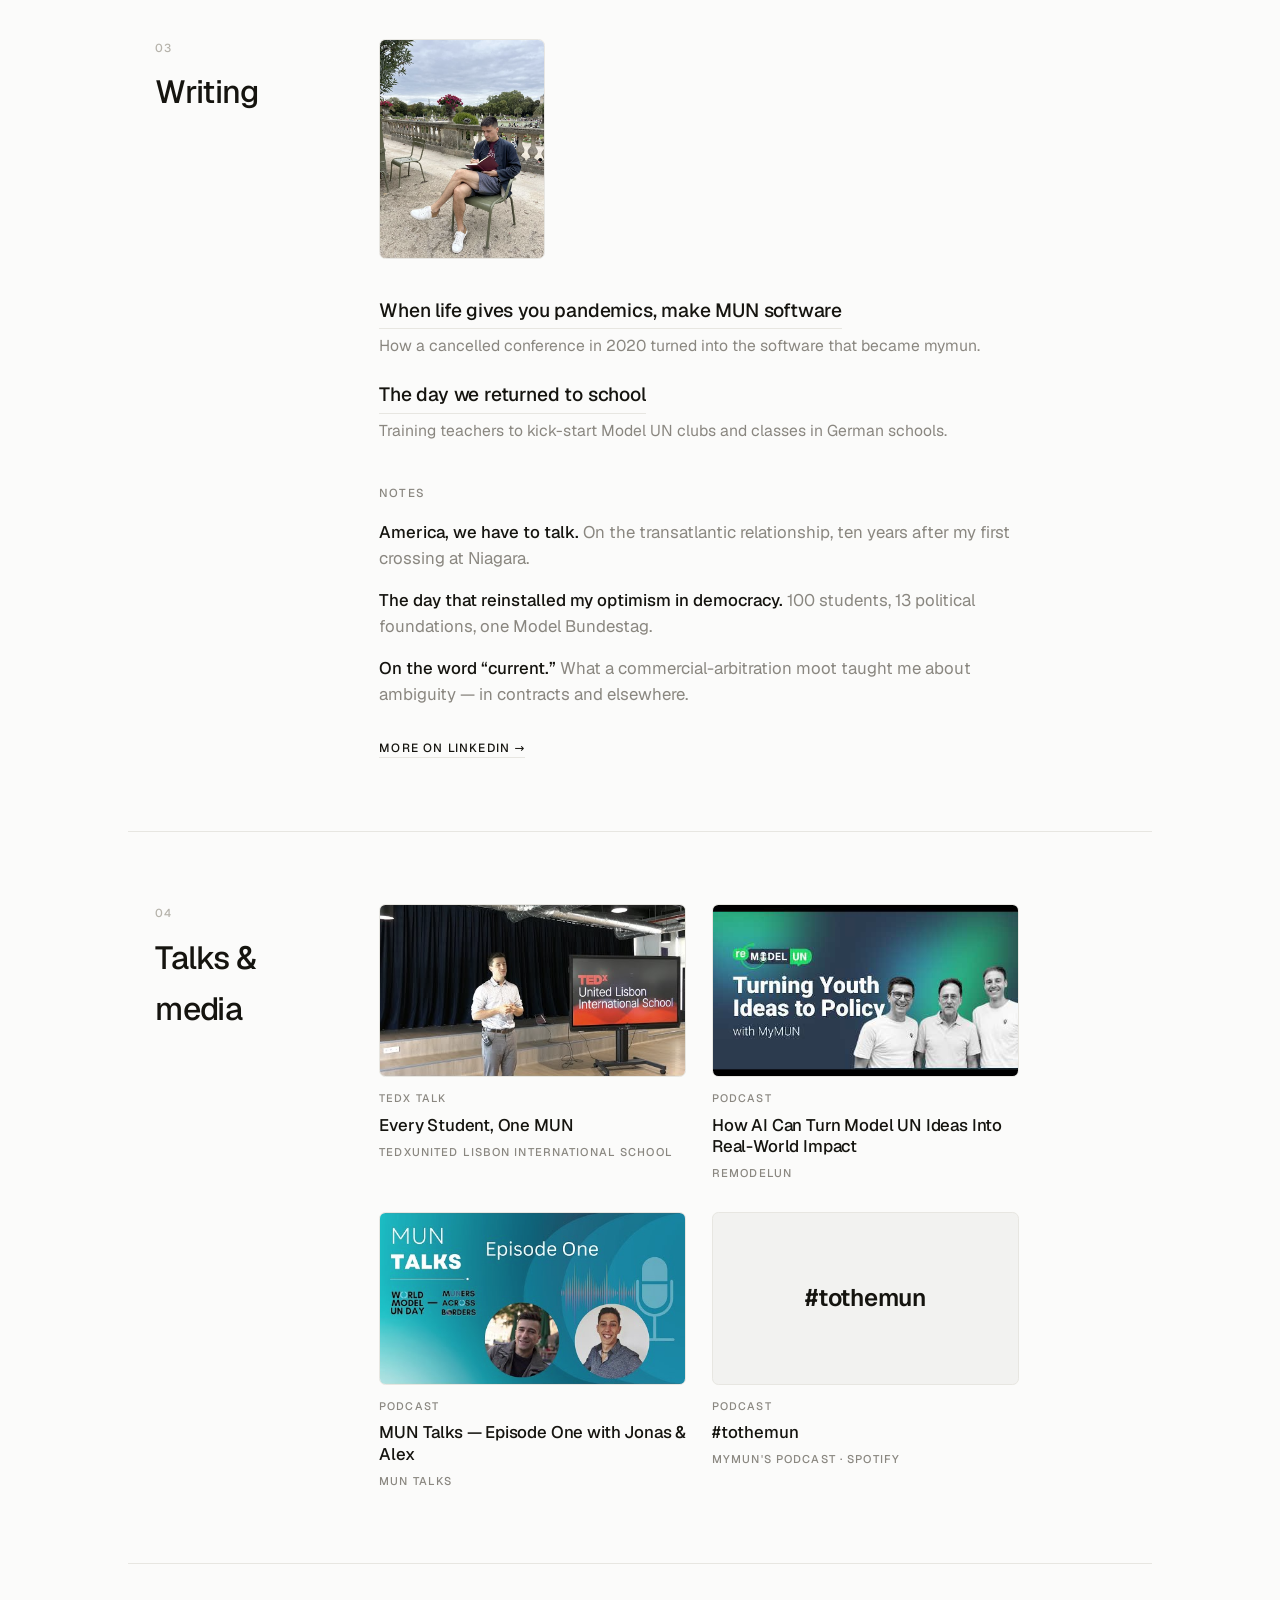
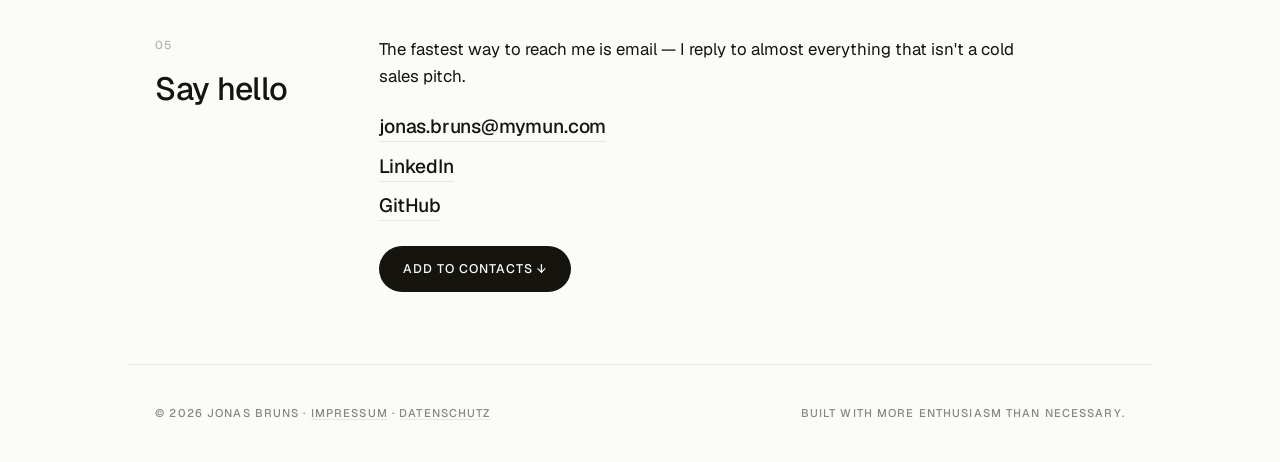
==== commit 75b80ece: "Gallery: replace Vis Moot photo with proper GAC (Harvard Kennedy School) shot" ====
--- a/index.html
+++ b/index.html
@@ -110,13 +110,13 @@
         <figure class="gallery">
           <div class="gallery-track">
             <img loading="lazy" src="assets/gallery/un-geneva.jpg" alt="Jonas at the UN in Geneva" />
-            <img class="m-hide" loading="lazy" src="assets/vismoot-hk.jpg" alt="Vis Moot in Hong Kong" />
+            <img class="m-hide" loading="lazy" src="assets/gallery/gac.jpg" alt="The German American Conference at Harvard Kennedy School" />
             <img loading="lazy" src="assets/gallery/hiking.jpg" alt="Jonas hiking above the clouds" />
             <img class="m-hide" loading="lazy" src="assets/gallery/insead.jpg" alt="Jonas at INSEAD" />
             <img class="m-hide" loading="lazy" src="assets/gallery/pwc.jpg" alt="Jonas next to a PwC ad" />
             <img loading="lazy" src="assets/gallery/rue-jonas.jpg" alt="Rue Jonas street sign in Paris" />
           </div>
-          <figcaption class="cap-full">The UN in Geneva · Vis Moot, Hong Kong · above the clouds · INSEAD · &ldquo;we build for what&rsquo;s next&rdquo; · Rue Jonas, Paris</figcaption>
+          <figcaption class="cap-full">The UN in Geneva · the German American Conference at Harvard · above the clouds · INSEAD · &ldquo;we build for what&rsquo;s next&rdquo; · Rue Jonas, Paris</figcaption>
           <figcaption class="cap-mobile">The UN in Geneva · above the clouds · Rue Jonas, Paris</figcaption>
         </figure>
       </div>
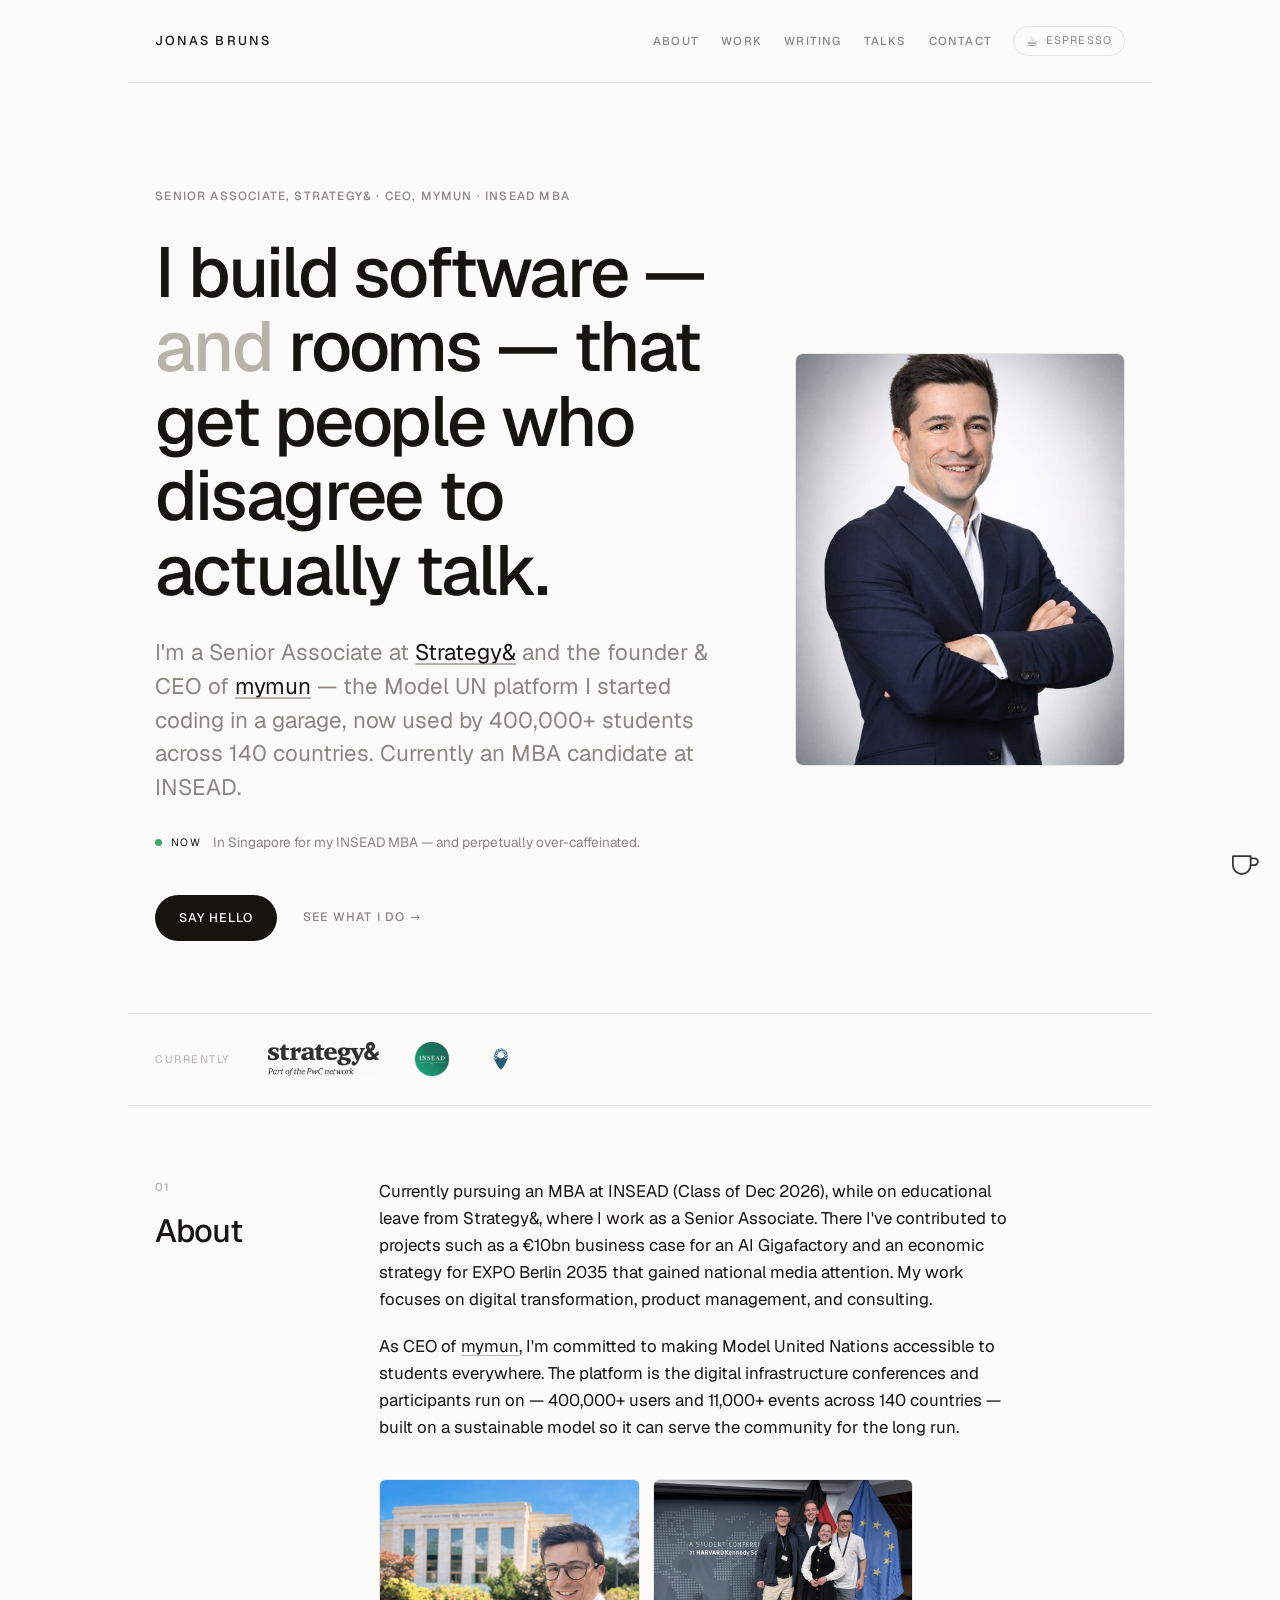
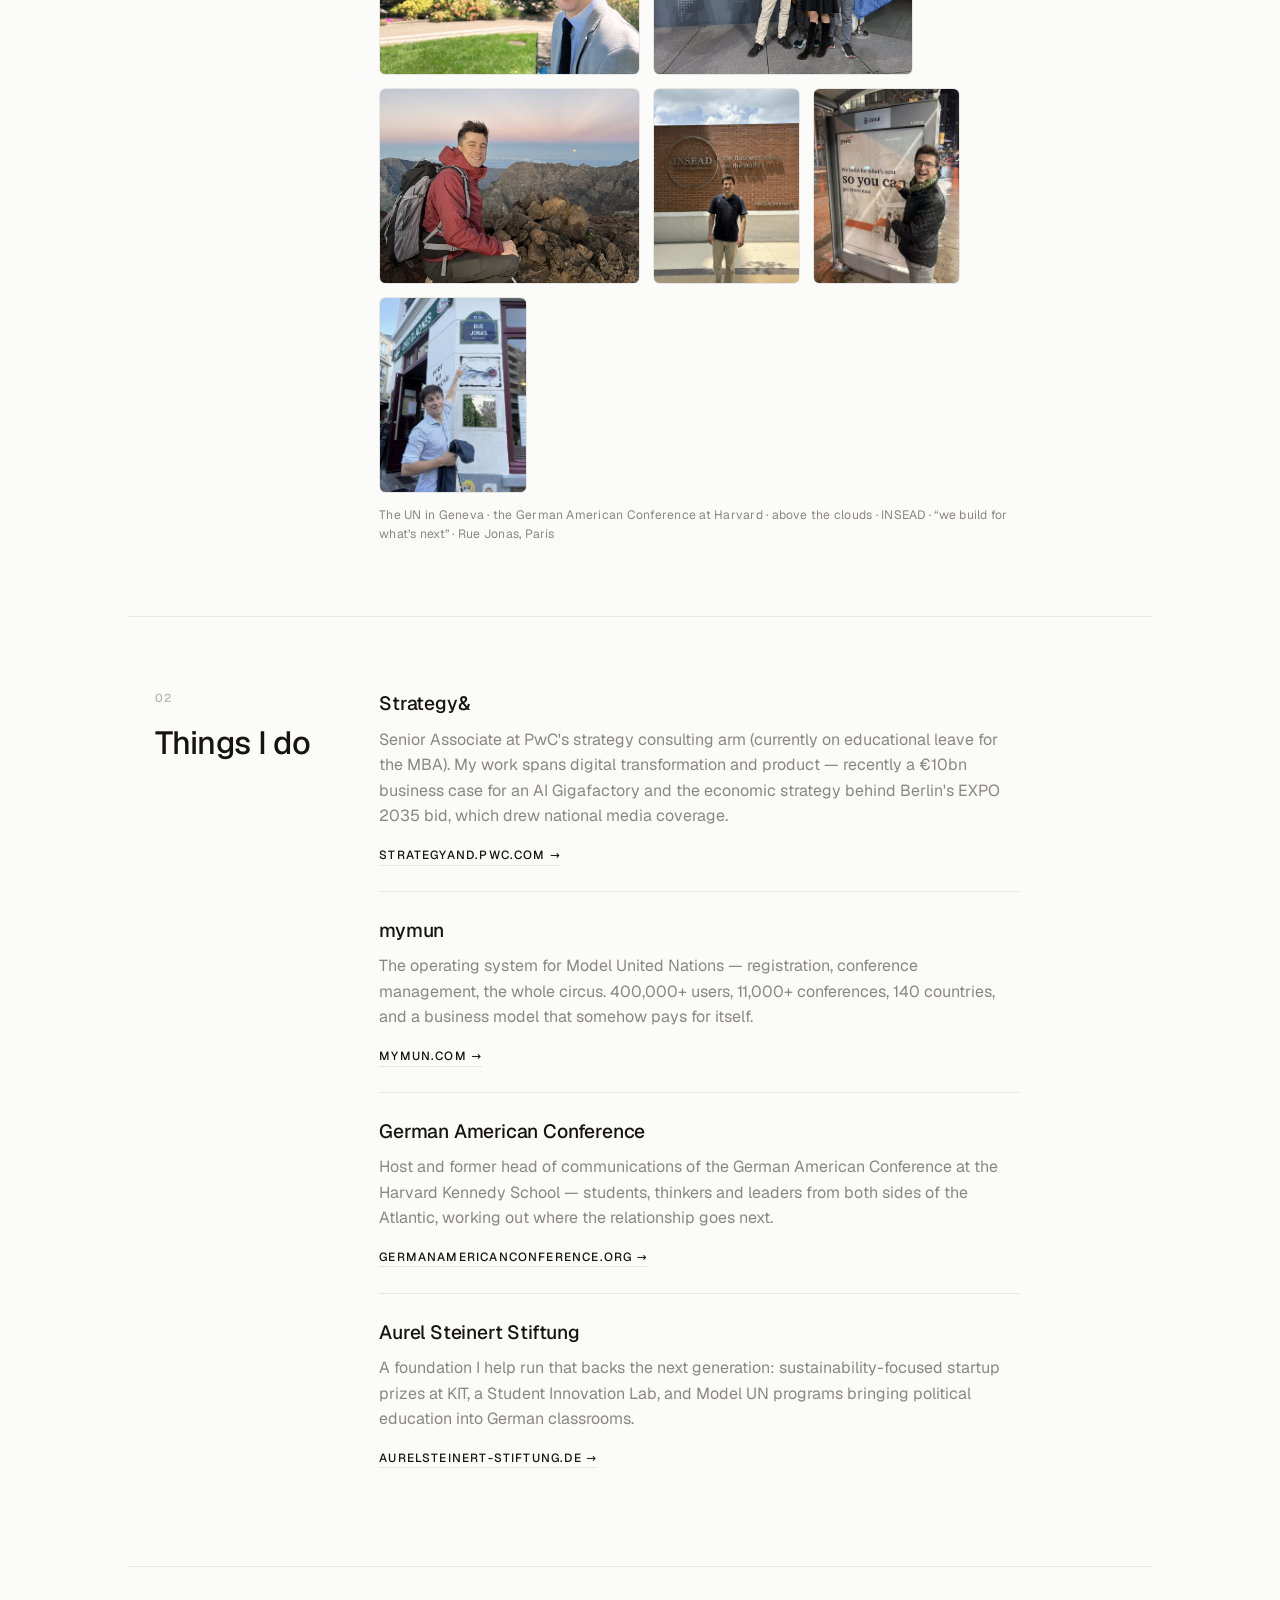
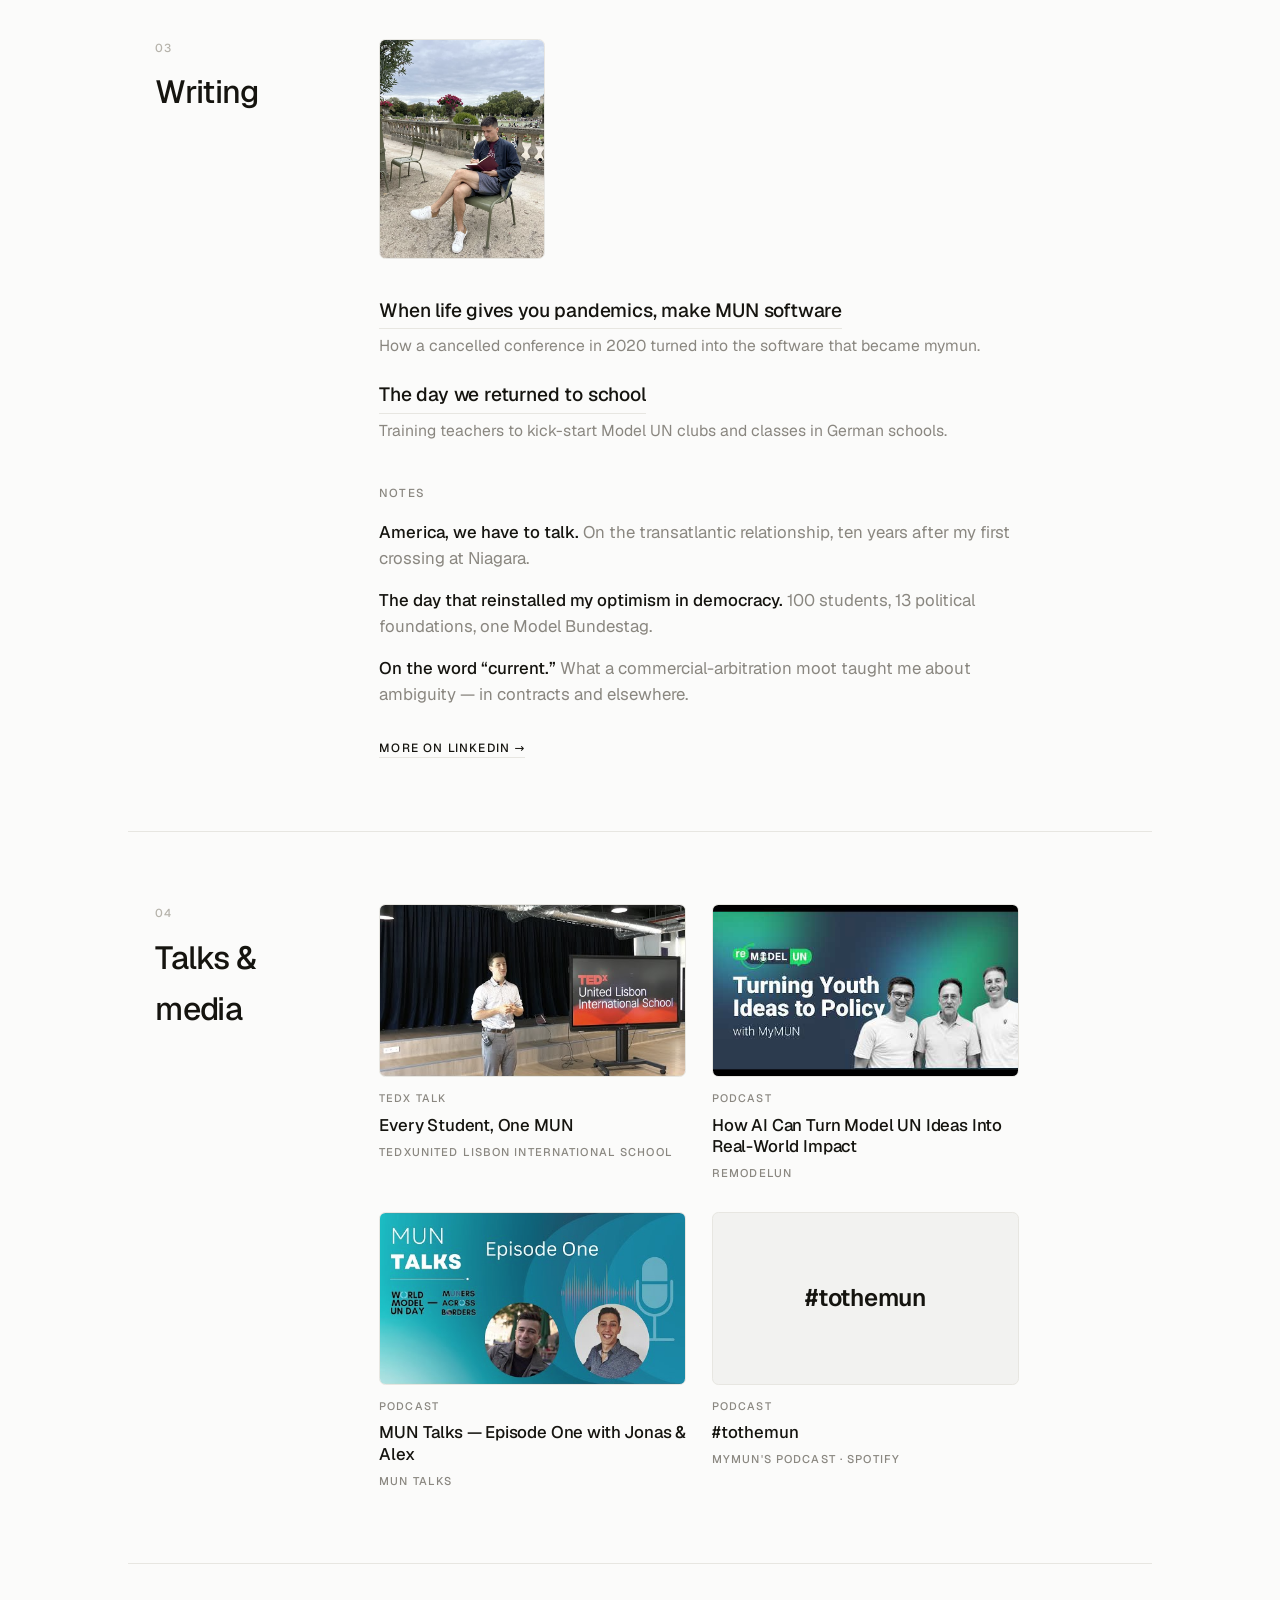
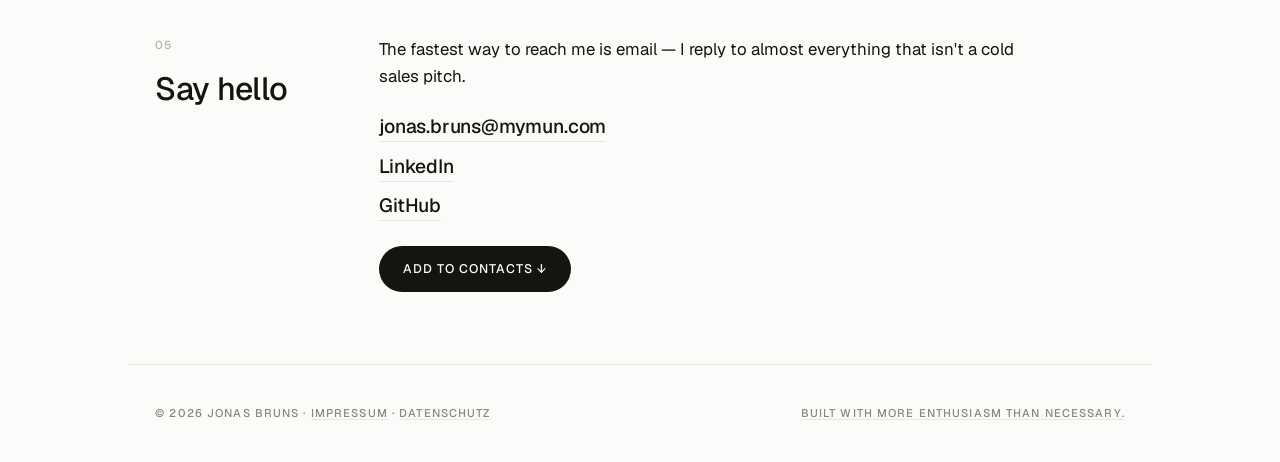
==== commit 62101b6c: "Add 'how this site was built' guide page A plain-English, step-by-step colophon with mock prompts sh" ====
--- a/index.html
+++ b/index.html
@@ -254,7 +254,7 @@
 
   <footer class="site-footer">
     <span>© <span id="year">2026</span> Jonas Bruns · <a href="/impressum.html">Impressum</a> · <a href="/datenschutz.html">Datenschutz</a></span>
-    <span>Built with more enthusiasm than necessary.</span>
+    <span><a href="/how-this-was-built.html">Built with more enthusiasm than necessary.</a></span>
   </footer>
 
   <script>
@@ -294,7 +294,7 @@
 
     // For the curious who open devtools.
     console.log('%c☕ Hey, fellow tinkerer.', 'font:600 14px ui-sans-serif,sans-serif;color:#8c2f23');
-    console.log('%cYes — this was vibe-coded with an AI pair. Source → https://github.com/JonasBruns/jonasbruns-site', 'color:#999');
+    console.log('%cYes — this was vibe-coded with an AI pair. How → https://jonasbruns.com/how-this-was-built.html · Source → https://github.com/JonasBruns/jonasbruns-site', 'color:#999');
   </script>
 </body>
 </html>
--- a/styles.css
+++ b/styles.css
@@ -470,6 +470,87 @@
   .themetoggle { padding: .35rem .6rem; }
 }
 
+/* ===========================================================================
+   "How this site was built" — the guide page
+=========================================================================== */
+
+.guide-lede {
+  font-size: clamp(1.1rem, 1.8vw, 1.3rem);
+  line-height: 1.55;
+  color: var(--muted);
+  max-width: 42rem;
+  margin: 0 0 1rem;
+}
+.guide-lede strong { color: var(--ink); font-weight: 500; }
+
+/* the toolkit list (step 01) */
+.toolkit { list-style: none; margin: 1.4rem 0 0; padding: 0; display: grid; gap: 1.1rem; }
+.toolkit li {
+  display: grid; gap: .15rem;
+  padding-left: 1rem;
+  border-left: 2px solid var(--line);
+}
+.toolkit b { font-weight: 500; color: var(--ink); }
+.toolkit span { color: var(--muted); font-size: .97rem; }
+
+/* numbered steps */
+.steps { list-style: none; counter-reset: step; margin: 0; padding: 0; }
+.step { padding: 1.9rem 0; border-top: 1px solid var(--line); }
+.step:first-child { padding-top: 0; border-top: 0; }
+.step h3 {
+  display: flex; gap: .7rem; align-items: baseline;
+  font-weight: 500; font-size: 1.2rem; letter-spacing: -.01em;
+  margin: 0 0 .6rem;
+}
+.step h3::before {
+  counter-increment: step;
+  content: counter(step, decimal-leading-zero);
+  color: var(--faint); font-size: .8rem; font-variant-numeric: tabular-nums;
+}
+.step p { margin: 0 0 .9rem; color: var(--muted); }
+.step p:last-child { margin-bottom: 0; }
+.step p a {
+  color: var(--ink); text-decoration: underline;
+  text-decoration-color: var(--faint); text-underline-offset: 3px;
+}
+.step p a:hover { text-decoration-color: var(--ink); }
+
+/* a mock "you → AI" prompt box */
+.prompt {
+  margin: .9rem 0;
+  padding: .9rem 1.05rem;
+  background: var(--bg-2);
+  border: 1px solid var(--line);
+  border-radius: .5rem;
+}
+.prompt::before {
+  content: "You → AI";
+  display: block;
+  font-size: .6rem; letter-spacing: .14em; text-transform: uppercase;
+  color: var(--faint); margin-bottom: .45rem;
+}
+.prompt p {
+  margin: 0; color: var(--ink);
+  font-family: ui-monospace, SFMono-Regular, Menlo, Consolas, monospace;
+  font-size: .9rem; line-height: 1.5;
+}
+.prompt p + p { margin-top: .65rem; }
+
+/* closing callout */
+.guide-callout {
+  margin: 2.6rem 0 0;
+  padding: 1.4rem 1.5rem;
+  border: 1px solid var(--line);
+  border-radius: .6rem;
+  background: var(--bg-2);
+}
+.guide-callout p { margin: 0; color: var(--ink); }
+.guide-callout a {
+  color: var(--ink); text-decoration: underline;
+  text-decoration-color: var(--faint); text-underline-offset: 3px;
+}
+.guide-callout a:hover { text-decoration-color: var(--ink); }
+
 /* desktop hero portrait — declared LAST so it overrides the mobile avatar rules */
 @media (min-width: 56rem) {
   .hero-portrait { order: 0; margin: 0; justify-self: end; }
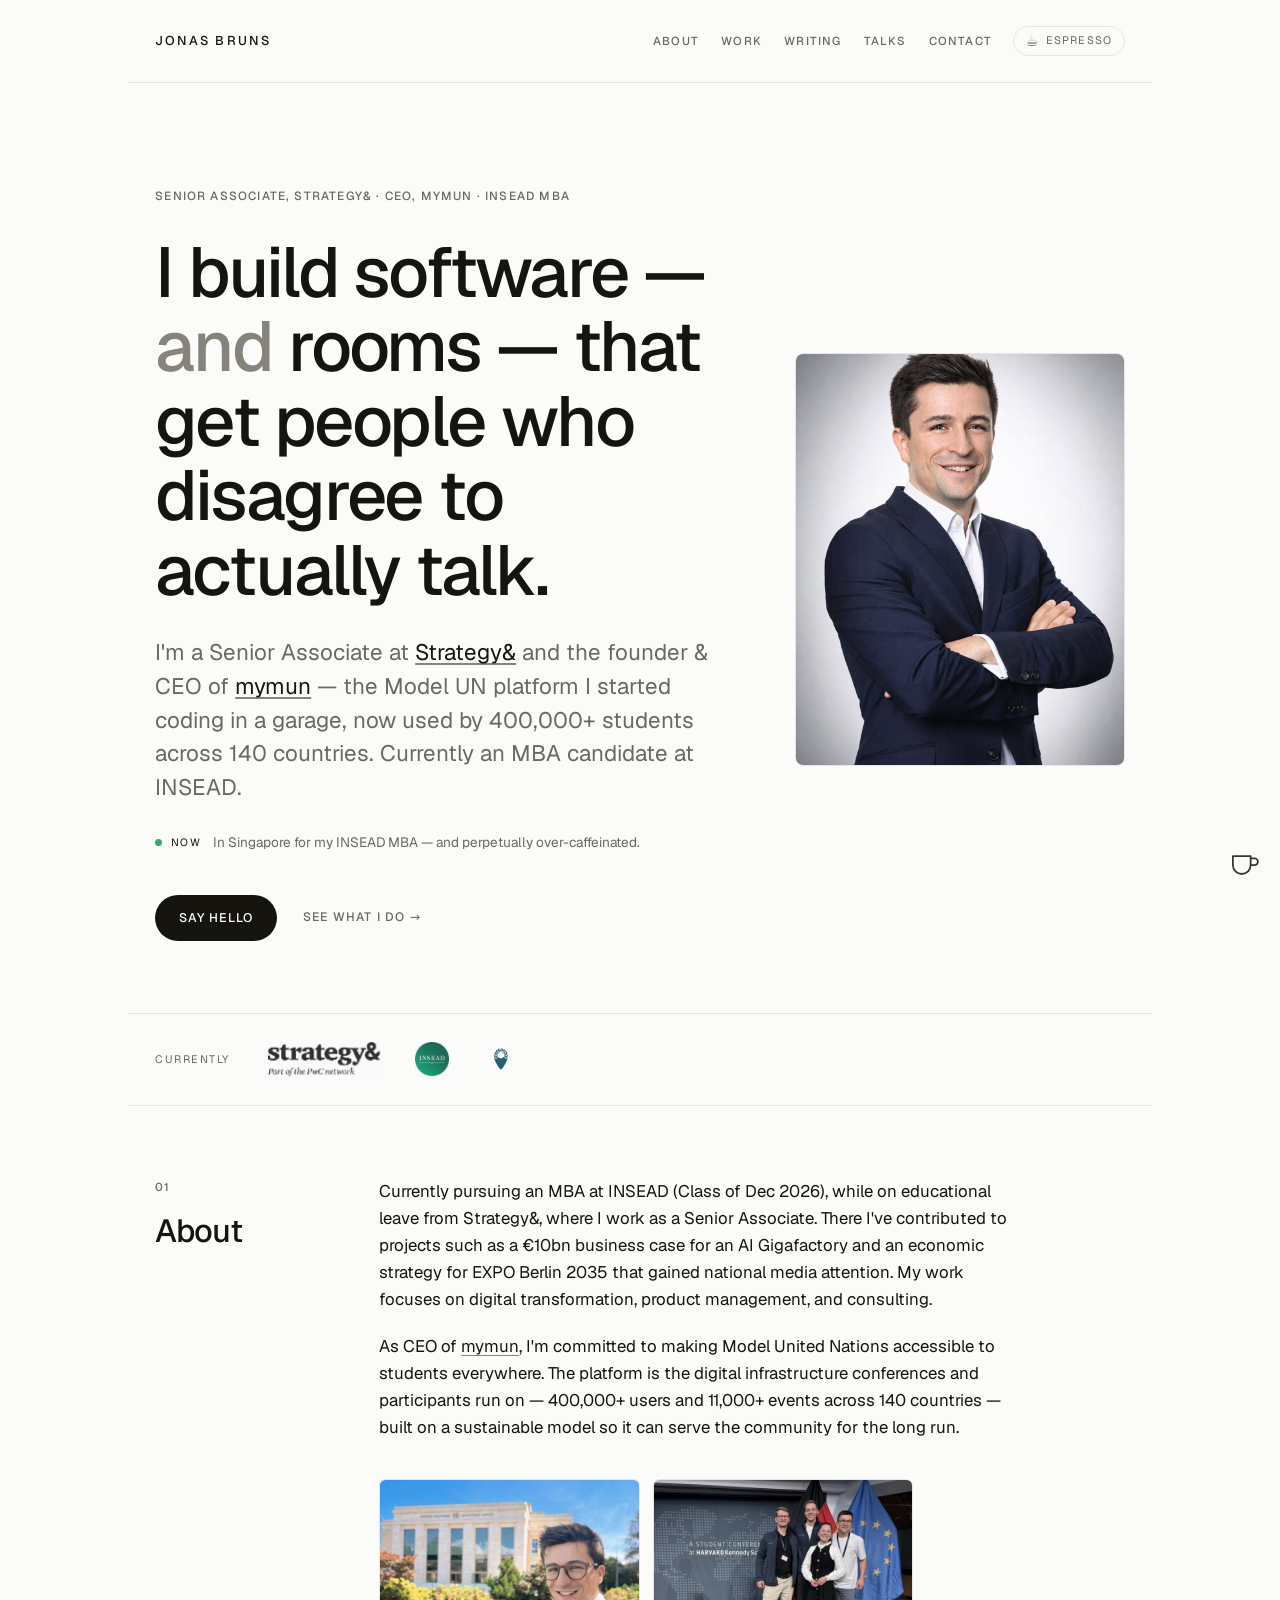
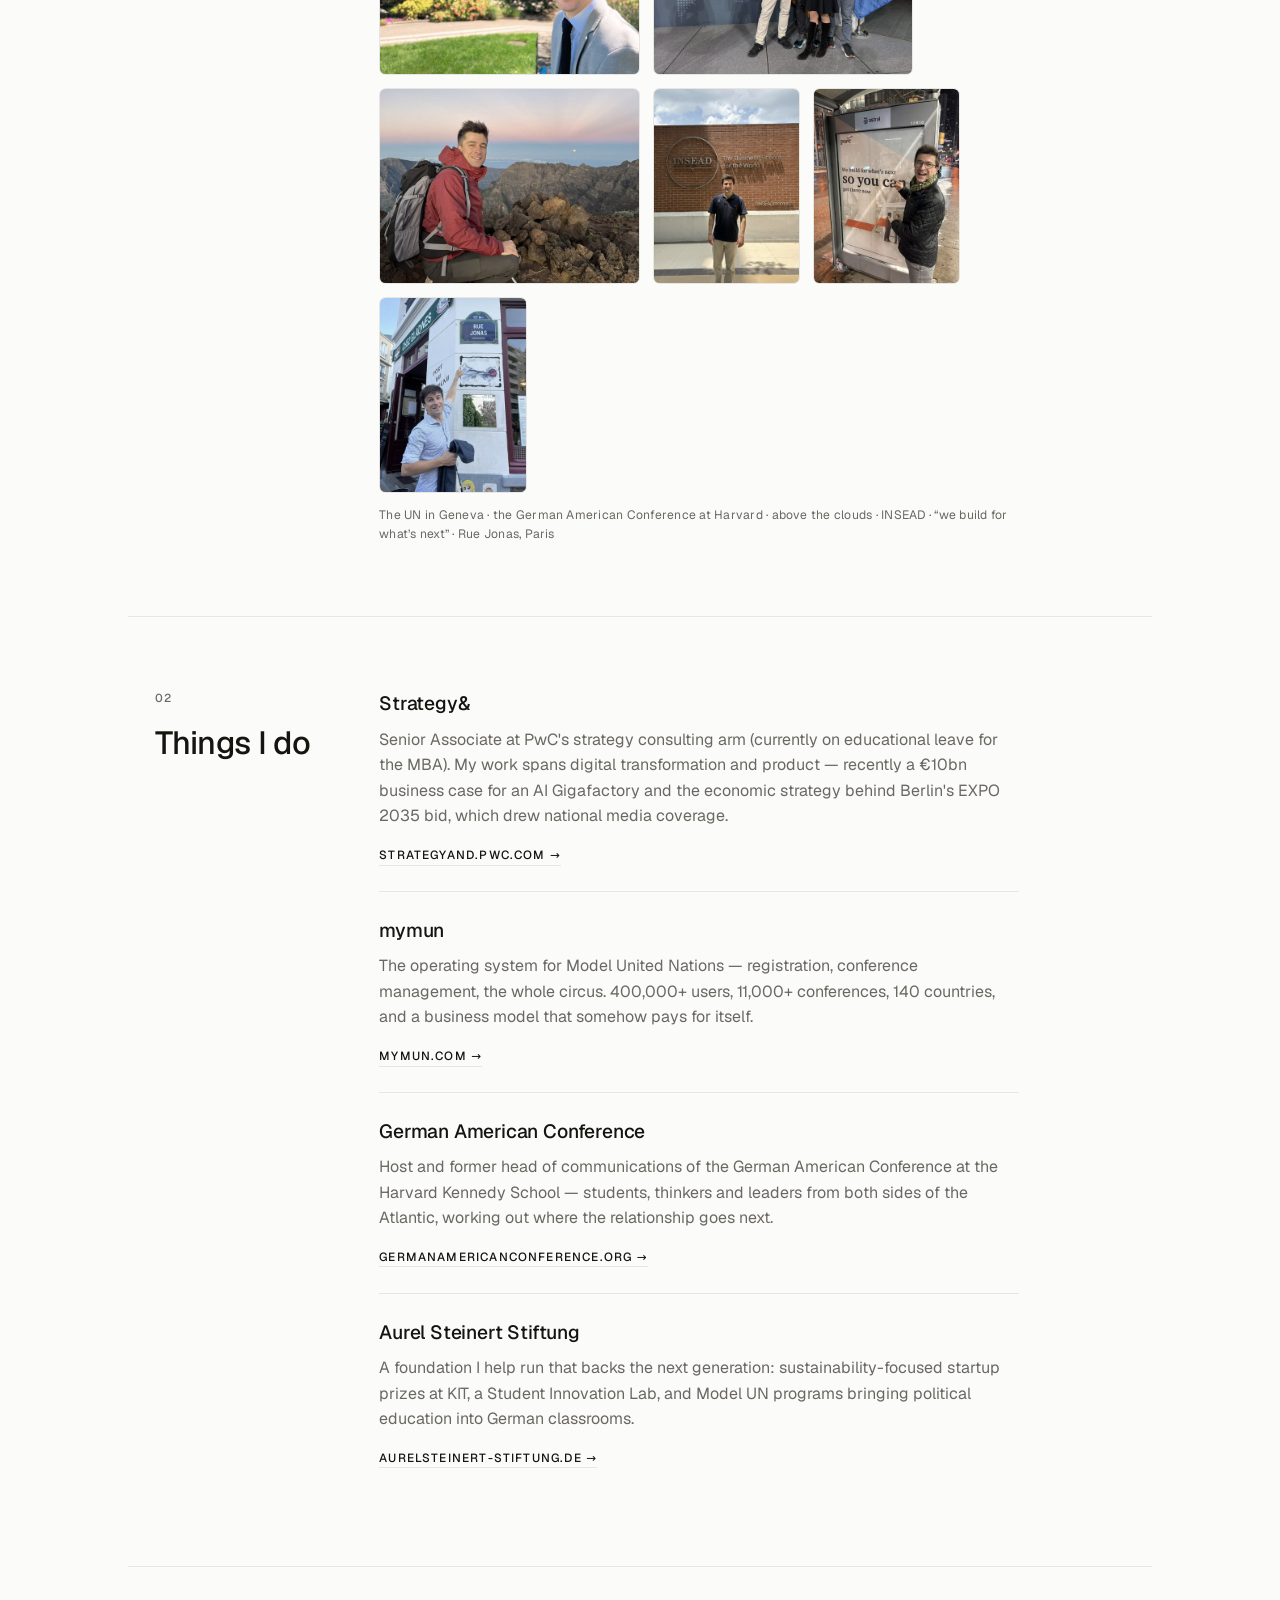
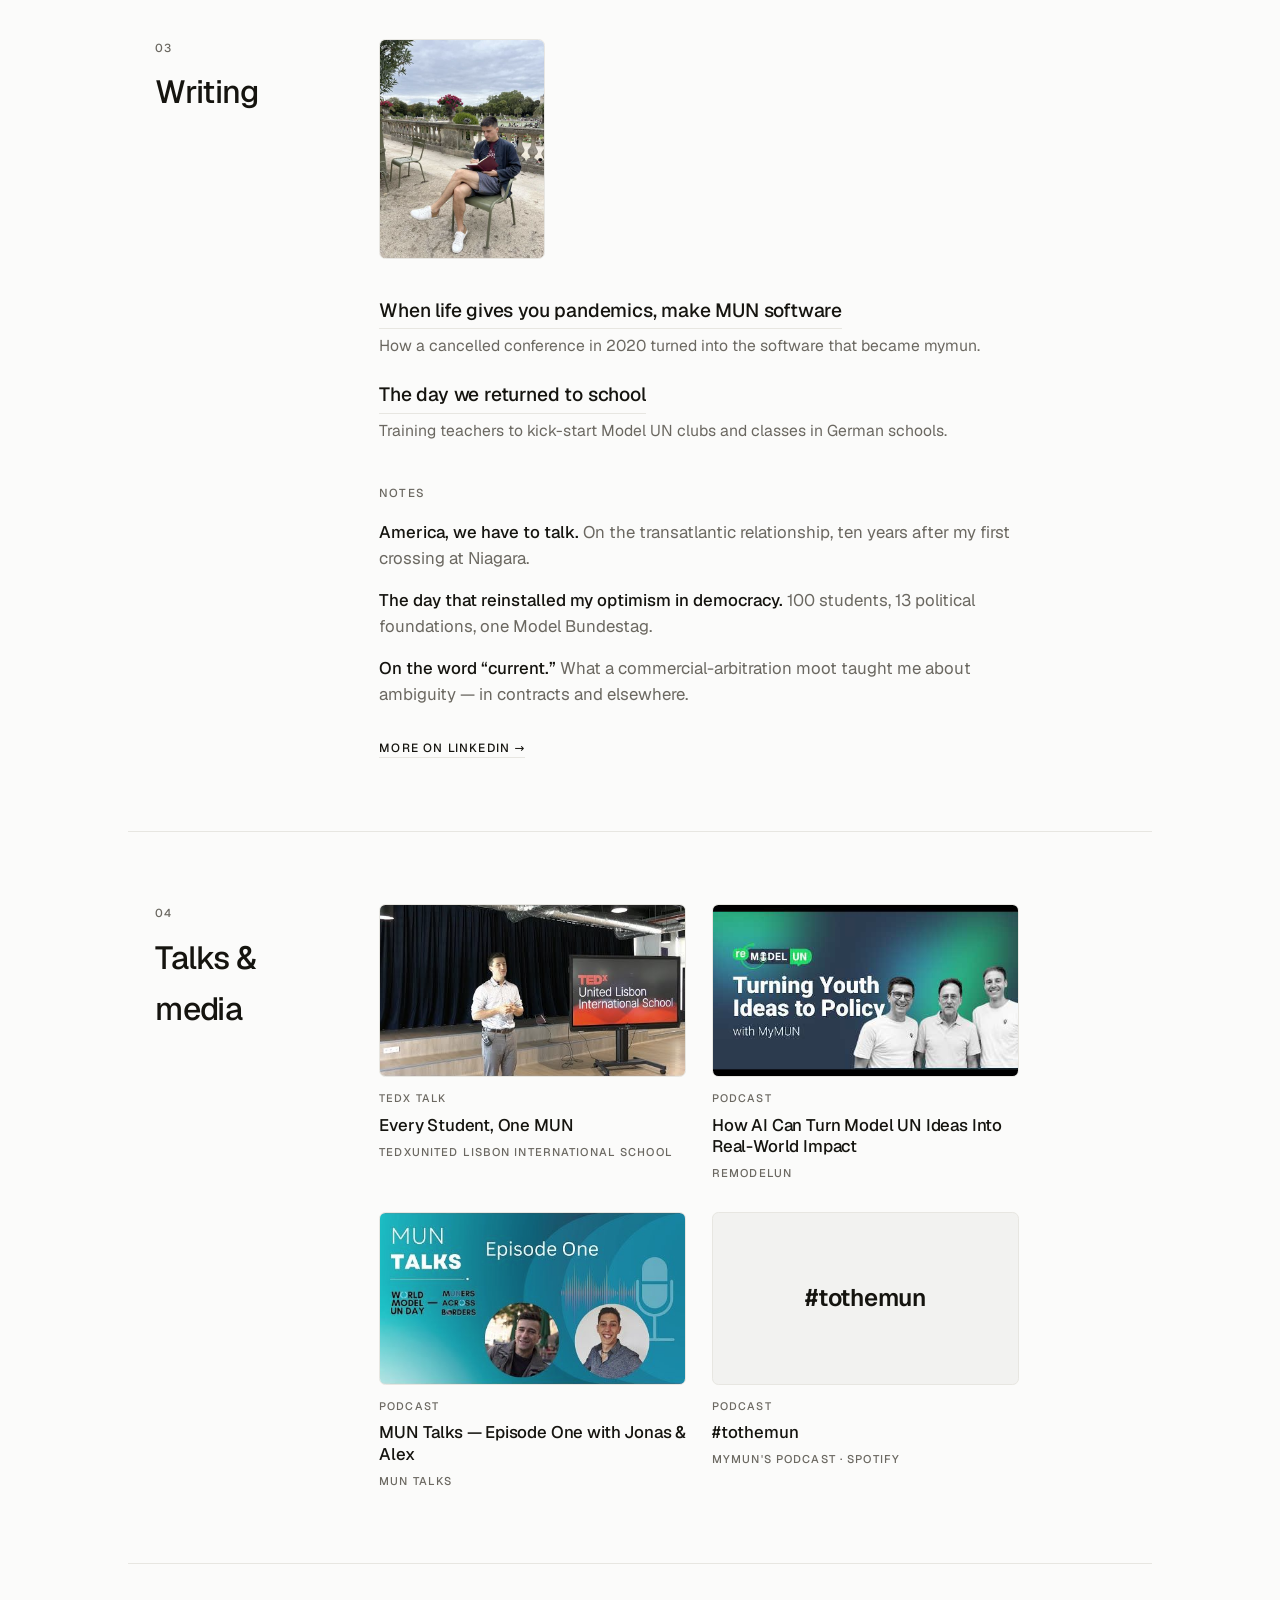
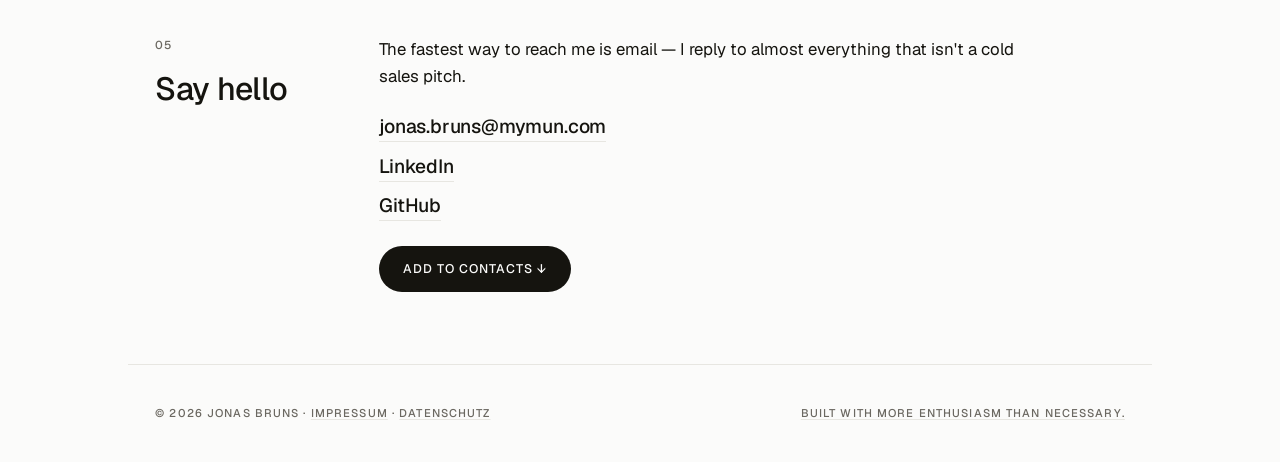
==== commit 58485702: "Fix Lighthouse a11y + image-delivery findings Accessibility: - Darken --muted (#8a8780→#6b6861, 5.37" ====
--- a/index.html
+++ b/index.html
@@ -47,7 +47,7 @@
         <a href="#media">Talks</a>
         <a href="#contact">Contact</a>
       </nav>
-      <button class="themetoggle" type="button" aria-label="Switch colour theme">
+      <button class="themetoggle" type="button" aria-label="Switch to Espresso theme">
         <span class="tt-icon" aria-hidden="true">☕</span><span class="tt-label">Espresso</span>
       </button>
     </div>
@@ -84,9 +84,9 @@
     <section class="affil" aria-label="Currently affiliated with">
       <span class="affil-label">Currently</span>
       <ul>
-        <li><img loading="lazy" src="assets/logos/strategyand.png" alt="Strategy&amp;" /></li>
-        <li><img loading="lazy" src="assets/logos/insead-circle.jpg" alt="INSEAD" /></li>
-        <li><img loading="lazy" src="assets/logos/mymun.svg" alt="mymun" /></li>
+        <li><img loading="lazy" width="240" height="73" src="assets/logos/strategyand.png" alt="Strategy&amp;" /></li>
+        <li><img loading="lazy" width="90" height="90" src="assets/logos/insead-circle.jpg" alt="INSEAD" /></li>
+        <li><img loading="lazy" width="30" height="30" src="assets/logos/mymun.svg" alt="mymun" /></li>
       </ul>
     </section>
 
@@ -109,12 +109,12 @@
         </p>
         <figure class="gallery">
           <div class="gallery-track">
-            <img loading="lazy" src="assets/gallery/un-geneva.jpg" alt="Jonas at the UN in Geneva" />
-            <img class="m-hide" loading="lazy" src="assets/gallery/gac.jpg" alt="The German American Conference at Harvard Kennedy School" />
-            <img loading="lazy" src="assets/gallery/hiking.jpg" alt="Jonas hiking above the clouds" />
-            <img class="m-hide" loading="lazy" src="assets/gallery/insead.jpg" alt="Jonas at INSEAD" />
-            <img class="m-hide" loading="lazy" src="assets/gallery/pwc.jpg" alt="Jonas next to a PwC ad" />
-            <img loading="lazy" src="assets/gallery/rue-jonas.jpg" alt="Rue Jonas street sign in Paris" />
+            <img loading="lazy" width="640" height="480" src="assets/gallery/un-geneva.jpg" alt="Jonas at the UN in Geneva" />
+            <img class="m-hide" loading="lazy" width="640" height="480" src="assets/gallery/gac.jpg" alt="The German American Conference at Harvard Kennedy School" />
+            <img loading="lazy" width="640" height="480" src="assets/gallery/hiking.jpg" alt="Jonas hiking above the clouds" />
+            <img class="m-hide" loading="lazy" width="360" height="480" src="assets/gallery/insead.jpg" alt="Jonas at INSEAD" />
+            <img class="m-hide" loading="lazy" width="360" height="480" src="assets/gallery/pwc.jpg" alt="Jonas next to a PwC ad" />
+            <img loading="lazy" width="360" height="480" src="assets/gallery/rue-jonas.jpg" alt="Rue Jonas street sign in Paris" />
           </div>
           <figcaption class="cap-full">The UN in Geneva · the German American Conference at Harvard · above the clouds · INSEAD · &ldquo;we build for what&rsquo;s next&rdquo; · Rue Jonas, Paris</figcaption>
           <figcaption class="cap-mobile">The UN in Geneva · above the clouds · Rue Jonas, Paris</figcaption>
@@ -164,7 +164,7 @@
     <section id="writing" class="sec">
       <div class="sec-head"><span class="sec-no">03</span><h2>Writing</h2></div>
       <div class="sec-body">
-        <figure class="sec-photo"><img loading="lazy" src="assets/writing.jpg" alt="Jonas writing in a notebook in a Paris park" /></figure>
+        <figure class="sec-photo"><img loading="lazy" width="480" height="640" src="assets/writing.jpg" alt="Jonas writing in a notebook in a Paris park" /></figure>
         <ul class="articles">
           <li>
             <a href="https://www.linkedin.com/pulse/when-life-gives-you-pandemics-make-mun-software-mymun/">When life gives you pandemics, make MUN software</a>
@@ -273,7 +273,11 @@
       var root = document.documentElement, btn = document.querySelector('.themetoggle');
       if (!btn) return;
       var lbl = btn.querySelector('.tt-label');
-      function sync() { lbl.textContent = root.getAttribute('data-theme') === 'espresso' ? 'Latte' : 'Espresso'; }
+      function sync() {
+        var word = root.getAttribute('data-theme') === 'espresso' ? 'Latte' : 'Espresso';
+        lbl.textContent = word;
+        btn.setAttribute('aria-label', 'Switch to ' + word + ' theme');
+      }
       sync();
       btn.addEventListener('click', function () {
         if (root.getAttribute('data-theme') === 'espresso') { root.removeAttribute('data-theme'); try { localStorage.setItem('theme', 'latte'); } catch (e) {} }
@@ -283,13 +287,19 @@
     })();
 
     // Coffee scroll-progress cup.
+    // Cache the layout reads (scrollHeight/clientHeight) and only sample scrollTop
+    // inside rAF, so scrolling never forces a synchronous reflow.
     (function () {
       var cup = document.querySelector('.scrollcup'), d = document.documentElement;
       if (!cup) return;
-      function upd() { var p = d.scrollTop / ((d.scrollHeight - d.clientHeight) || 1); cup.style.setProperty('--p', Math.max(0, Math.min(1, p)).toFixed(3)); }
-      addEventListener('scroll', upd, { passive: true });
-      addEventListener('resize', upd);
-      upd();
+      var max = 1, ticking = false;
+      function measure() { max = (d.scrollHeight - d.clientHeight) || 1; }
+      function paint() { ticking = false; var p = d.scrollTop / max; cup.style.setProperty('--p', Math.max(0, Math.min(1, p)).toFixed(3)); }
+      function onScroll() { if (!ticking) { ticking = true; requestAnimationFrame(paint); } }
+      measure(); paint();
+      addEventListener('scroll', onScroll, { passive: true });
+      addEventListener('resize', function () { measure(); paint(); });
+      addEventListener('load', function () { measure(); paint(); });
     })();
 
     // For the curious who open devtools.
--- a/styles.css
+++ b/styles.css
@@ -17,8 +17,8 @@
   --bg:    #fbfbfa;
   --bg-2:  #f2f2f0;
   --ink:   #15140f;
-  --muted: #8a8780;
-  --faint: #b6b3ab;
+  --muted: #6b6861;
+  --faint: #86837b;
   --line:  #e7e6e1;
 
   --sans: "Geist", -apple-system, BlinkMacSystemFont, "Segoe UI", system-ui, sans-serif;
@@ -72,7 +72,7 @@
   font-size: .68rem;
   text-transform: uppercase;
   letter-spacing: .14em;
-  color: var(--faint);
+  color: var(--muted);
 }
 .affil ul {
   list-style: none; margin: 0; padding: 0;
@@ -189,7 +189,7 @@
 .sec-no {
   display: block;
   font-size: .72rem;
-  color: var(--faint);
+  color: var(--muted);
   margin-bottom: .55rem;
 }
 .sec-head h2 {
@@ -505,7 +505,7 @@
 .step h3::before {
   counter-increment: step;
   content: counter(step, decimal-leading-zero);
-  color: var(--faint); font-size: .8rem; font-variant-numeric: tabular-nums;
+  color: var(--muted); font-size: .8rem; font-variant-numeric: tabular-nums;
 }
 .step p { margin: 0 0 .9rem; color: var(--muted); }
 .step p:last-child { margin-bottom: 0; }
@@ -527,7 +527,7 @@
   content: "You → AI";
   display: block;
   font-size: .6rem; letter-spacing: .14em; text-transform: uppercase;
-  color: var(--faint); margin-bottom: .45rem;
+  color: var(--muted); margin-bottom: .45rem;
 }
 .prompt p {
   margin: 0; color: var(--ink);
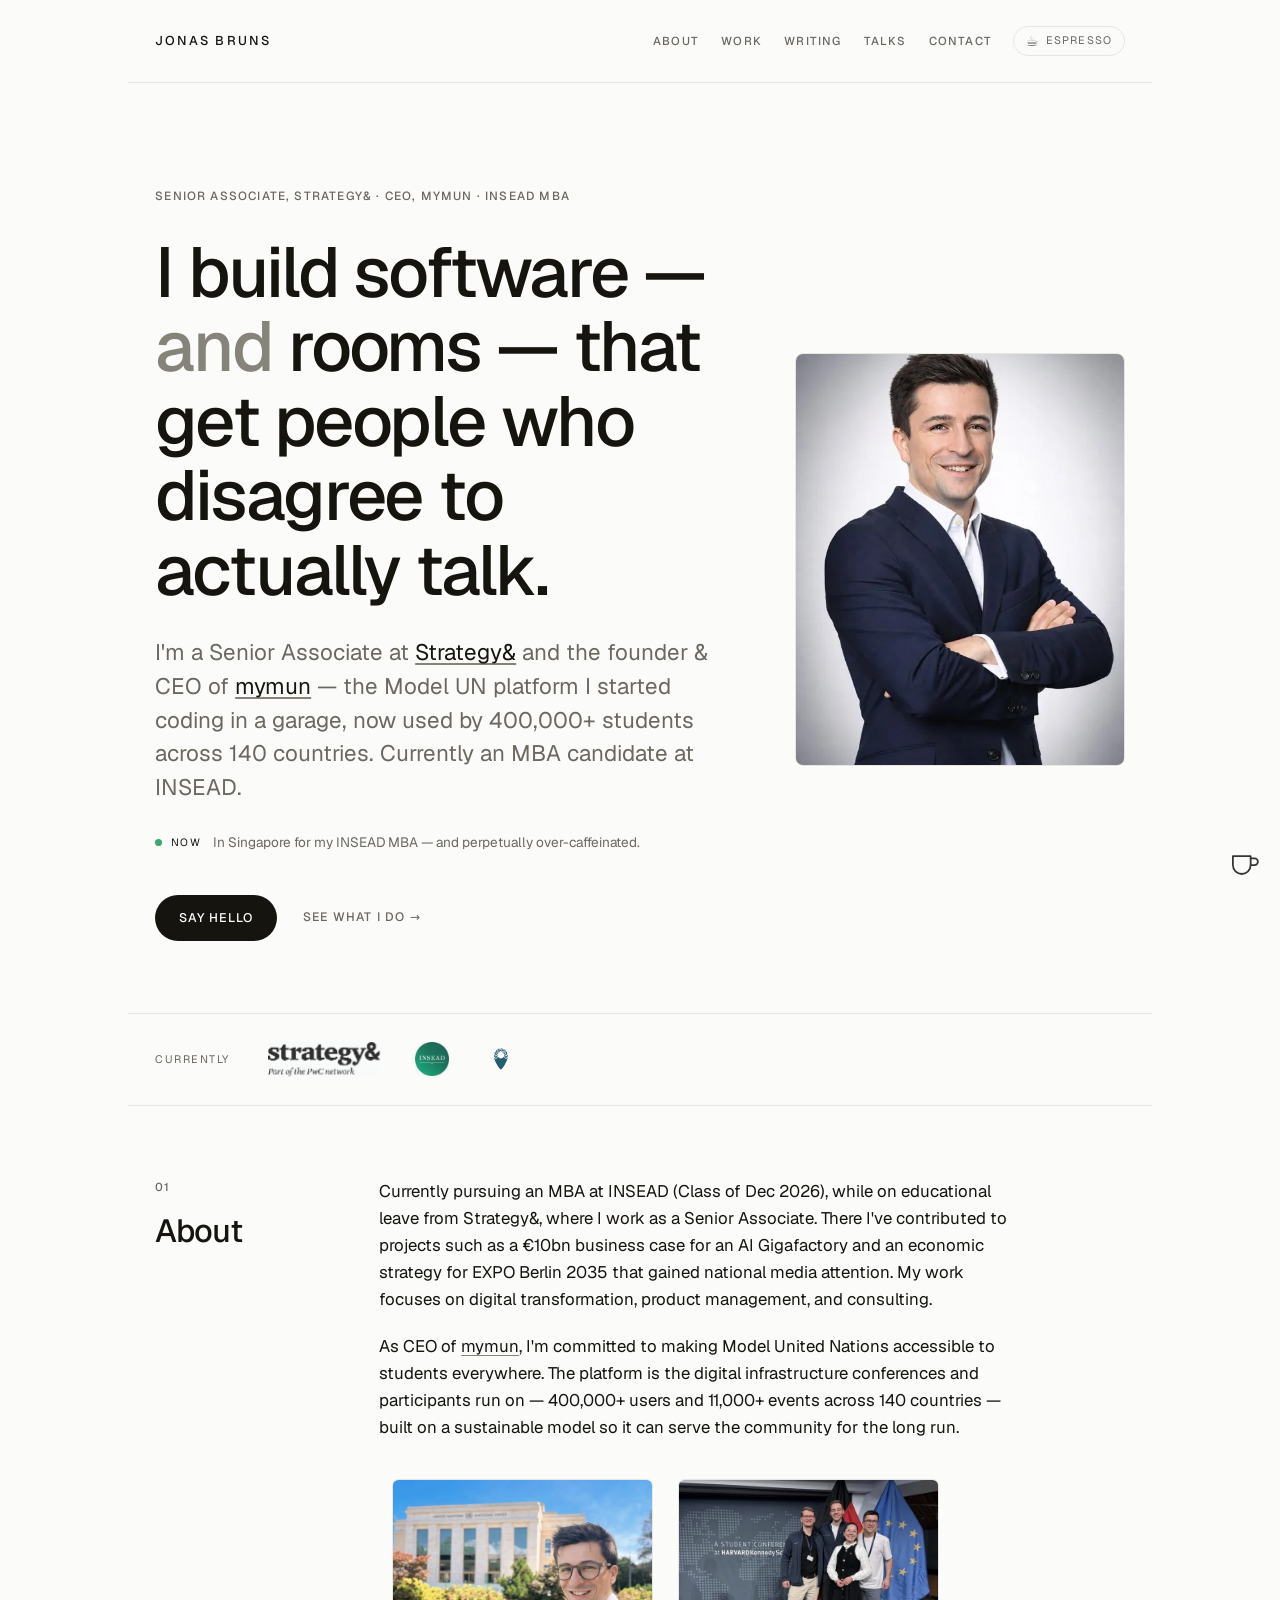
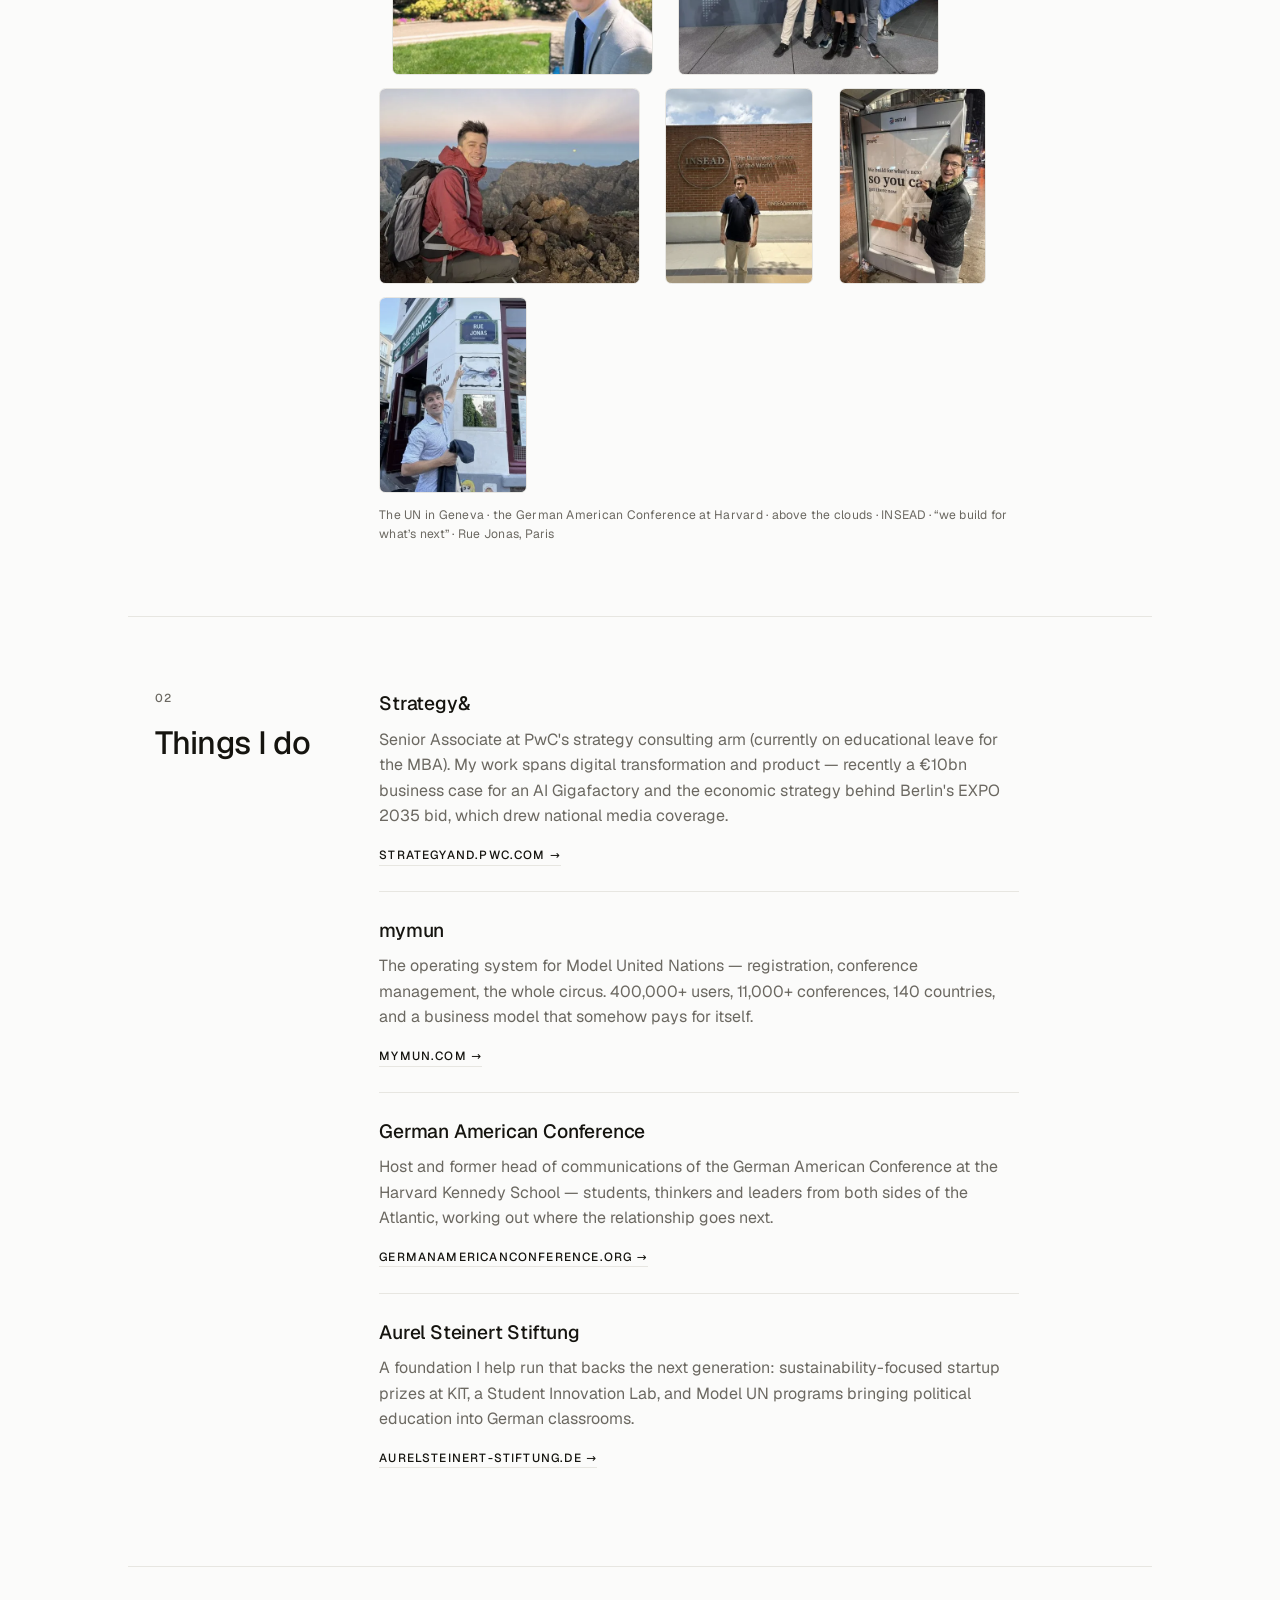
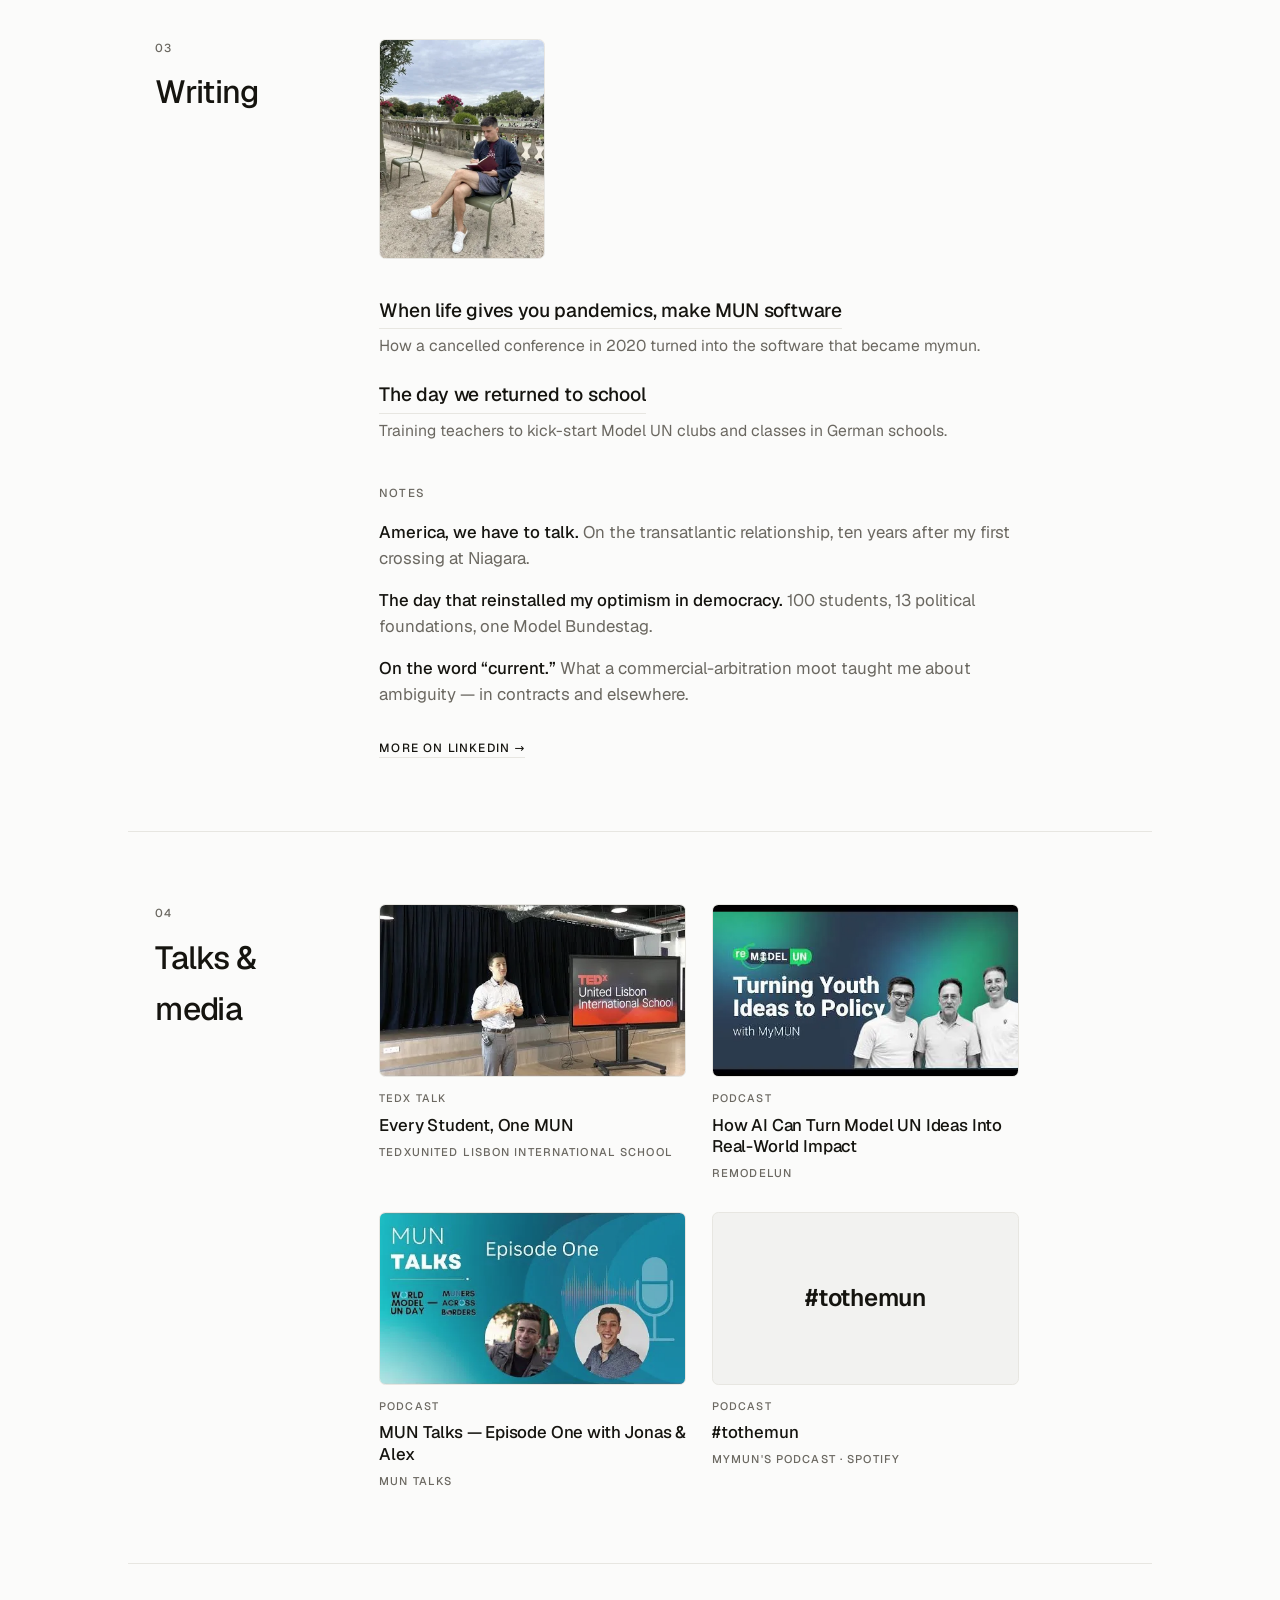
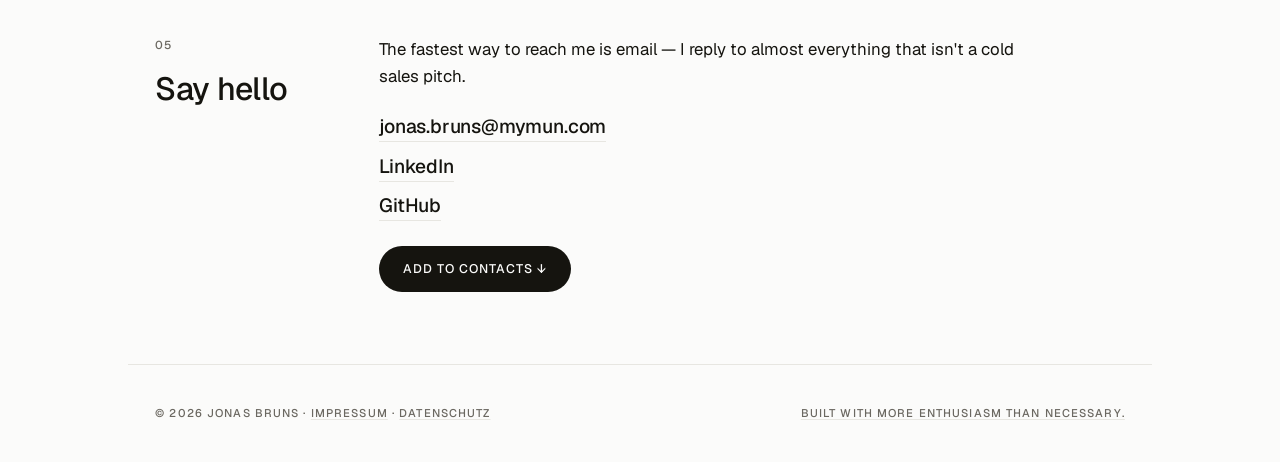
==== commit 0fd9600f: "Perf: inline critical CSS, preload LCP assets, WebP images - Inline styles.css into index.html (remo" ====
--- a/index.html
+++ b/index.html
@@ -32,7 +32,585 @@
   </script>
 
   <link rel="icon" type="image/svg+xml" href="assets/favicon.svg" />
-  <link rel="stylesheet" href="styles.css" />
+
+  <!-- Preload above-the-fold critical assets: the fonts the H1/body render with,
+       and the hero portrait (LCP candidate). Cuts font-swap + LCP latency. -->
+  <link rel="preload" as="font" type="font/woff2" href="assets/fonts/geist-500-latin.woff2" crossorigin />
+  <link rel="preload" as="font" type="font/woff2" href="assets/fonts/geist-400-latin.woff2" crossorigin />
+  <link rel="preload" as="image" type="image/webp" href="assets/portrait.webp" fetchpriority="high" />
+
+  <!-- styles.css is inlined below to remove the render-blocking stylesheet request.
+       styles.css stays the single source of truth (the sub-pages link it); after
+       editing it, regenerate this block with:  python tools/inline-css.py -->
+  <!-- inline-css:start -->
+  <style>
+/* ---- self-hosted Geist (no third-party font requests) --------------------- */
+@font-face{font-family:"Geist";font-style:normal;font-weight:300;font-display:swap;src:url("assets/fonts/geist-300-latin-ext.woff2") format("woff2");unicode-range:U+0100-02BA,U+02BD-02C5,U+02C7-02CC,U+02CE-02D7,U+02DD-02FF,U+0304,U+0308,U+0329,U+1D00-1DBF,U+1E00-1E9F,U+1EF2-1EFF,U+2020,U+20A0-20AB,U+20AD-20C0,U+2113,U+2C60-2C7F,U+A720-A7FF;}
+@font-face{font-family:"Geist";font-style:normal;font-weight:300;font-display:swap;src:url("assets/fonts/geist-300-latin.woff2") format("woff2");unicode-range:U+0000-00FF,U+0131,U+0152-0153,U+02BB-02BC,U+02C6,U+02DA,U+02DC,U+0304,U+0308,U+0329,U+2000-206F,U+20AC,U+2122,U+2191,U+2193,U+2212,U+2215,U+FEFF,U+FFFD;}
+@font-face{font-family:"Geist";font-style:normal;font-weight:400;font-display:swap;src:url("assets/fonts/geist-400-latin-ext.woff2") format("woff2");unicode-range:U+0100-02BA,U+02BD-02C5,U+02C7-02CC,U+02CE-02D7,U+02DD-02FF,U+0304,U+0308,U+0329,U+1D00-1DBF,U+1E00-1E9F,U+1EF2-1EFF,U+2020,U+20A0-20AB,U+20AD-20C0,U+2113,U+2C60-2C7F,U+A720-A7FF;}
+@font-face{font-family:"Geist";font-style:normal;font-weight:400;font-display:swap;src:url("assets/fonts/geist-400-latin.woff2") format("woff2");unicode-range:U+0000-00FF,U+0131,U+0152-0153,U+02BB-02BC,U+02C6,U+02DA,U+02DC,U+0304,U+0308,U+0329,U+2000-206F,U+20AC,U+2122,U+2191,U+2193,U+2212,U+2215,U+FEFF,U+FFFD;}
+@font-face{font-family:"Geist";font-style:normal;font-weight:500;font-display:swap;src:url("assets/fonts/geist-500-latin-ext.woff2") format("woff2");unicode-range:U+0100-02BA,U+02BD-02C5,U+02C7-02CC,U+02CE-02D7,U+02DD-02FF,U+0304,U+0308,U+0329,U+1D00-1DBF,U+1E00-1E9F,U+1EF2-1EFF,U+2020,U+20A0-20AB,U+20AD-20C0,U+2113,U+2C60-2C7F,U+A720-A7FF;}
+@font-face{font-family:"Geist";font-style:normal;font-weight:500;font-display:swap;src:url("assets/fonts/geist-500-latin.woff2") format("woff2");unicode-range:U+0000-00FF,U+0131,U+0152-0153,U+02BB-02BC,U+02C6,U+02DA,U+02DC,U+0304,U+0308,U+0329,U+2000-206F,U+20AC,U+2122,U+2191,U+2193,U+2212,U+2215,U+FEFF,U+FFFD;}
+@font-face{font-family:"Geist";font-style:normal;font-weight:600;font-display:swap;src:url("assets/fonts/geist-600-latin-ext.woff2") format("woff2");unicode-range:U+0100-02BA,U+02BD-02C5,U+02C7-02CC,U+02CE-02D7,U+02DD-02FF,U+0304,U+0308,U+0329,U+1D00-1DBF,U+1E00-1E9F,U+1EF2-1EFF,U+2020,U+20A0-20AB,U+20AD-20C0,U+2113,U+2C60-2C7F,U+A720-A7FF;}
+@font-face{font-family:"Geist";font-style:normal;font-weight:600;font-display:swap;src:url("assets/fonts/geist-600-latin.woff2") format("woff2");unicode-range:U+0000-00FF,U+0131,U+0152-0153,U+02BB-02BC,U+02C6,U+02DA,U+02DC,U+0304,U+0308,U+0329,U+2000-206F,U+20AC,U+2122,U+2191,U+2193,U+2212,U+2215,U+FEFF,U+FFFD;}
+
+/* ===========================================================================
+   jonasbruns.com — minimal
+   One typeface (Geist), near-monochrome, generous whitespace, hairline rules.
+=========================================================================== */
+
+:root {
+  --bg:    #fbfbfa;
+  --bg-2:  #f2f2f0;
+  --ink:   #15140f;
+  --muted: #6b6861;
+  --faint: #86837b;
+  --line:  #e7e6e1;
+
+  --sans: "Geist", -apple-system, BlinkMacSystemFont, "Segoe UI", system-ui, sans-serif;
+  --wrap: 64rem;
+}
+
+* { box-sizing: border-box; }
+
+html { scroll-behavior: smooth; }
+
+body {
+  margin: 0;
+  background: var(--bg);
+  color: var(--ink);
+  font-family: var(--sans);
+  font-size: 1.05rem;
+  line-height: 1.6;
+  font-weight: 400;
+  -webkit-font-smoothing: antialiased;
+  text-rendering: optimizeLegibility;
+}
+
+a { color: inherit; }
+
+/* <picture> is a transparent wrapper so existing img layout rules keep working. */
+picture { display: contents; }
+
+.skip-link { position: absolute; left: -999px; }
+.skip-link:focus {
+  left: 1rem; top: 1rem; z-index: 20;
+  background: var(--ink); color: var(--bg);
+  padding: .55rem .9rem; border-radius: .3rem; font-size: .8rem;
+}
+
+/* ---- shared layout -------------------------------------------------------- */
+
+.masthead, .hero, .affil, .sec, .site-footer {
+  max-width: var(--wrap);
+  margin-inline: auto;
+  padding-inline: 1.7rem;
+}
+
+/* ---- affiliations strip --------------------------------------------------- */
+
+.affil {
+  display: flex;
+  align-items: center;
+  gap: 1.6rem 2.4rem;
+  flex-wrap: wrap;
+  padding-block: 1.8rem;
+  border-top: 1px solid var(--line);
+}
+.affil-label {
+  font-size: .68rem;
+  text-transform: uppercase;
+  letter-spacing: .14em;
+  color: var(--muted);
+}
+.affil ul {
+  list-style: none; margin: 0; padding: 0;
+  display: flex; align-items: center; gap: 2.2rem; flex-wrap: wrap;
+}
+.affil img {
+  display: block;
+  height: 30px; width: auto;
+  opacity: .9;
+  mix-blend-mode: multiply;        /* drops the white logo backgrounds into the page */
+  transition: opacity .2s ease, transform .2s ease;
+}
+.affil img:hover { opacity: 1; transform: translateY(-1px); }
+@media (min-width: 40rem) { .affil img { height: 34px; } }
+
+/* small label treatment */
+.kicker, .sec-no, .media-tag, .masthead nav a, .wordmark,
+.go, .more-link a, .btn-text, .subhead, .media-src, .site-footer {
+  text-transform: uppercase;
+  letter-spacing: .1em;
+  font-weight: 500;
+}
+
+/* ---- masthead ------------------------------------------------------------- */
+
+.masthead {
+  display: flex;
+  align-items: center;
+  justify-content: space-between;
+  gap: 1rem;
+  padding-block: 1.6rem;
+  border-bottom: 1px solid var(--line);
+}
+.wordmark {
+  font-size: .8rem;
+  letter-spacing: .16em;
+  text-decoration: none;
+}
+.masthead nav { display: flex; flex-wrap: wrap; gap: 1.4rem; }
+.masthead nav a {
+  font-size: .72rem;
+  text-decoration: none;
+  color: var(--muted);
+  transition: color .15s ease;
+}
+.masthead nav a:hover { color: var(--ink); }
+
+/* ---- hero ----------------------------------------------------------------- */
+
+.hero { display: flex; flex-direction: column; padding-block: 3.5rem 3rem; }
+.kicker {
+  margin: 0 0 1.8rem;
+  font-size: .74rem;
+  color: var(--muted);
+}
+.hero h1 {
+  font-weight: 500;
+  font-size: clamp(2.4rem, 6vw, 4.4rem);
+  line-height: 1.06;
+  letter-spacing: -.03em;
+  margin: 0;
+  max-width: 19ch;
+}
+.hero h1 .amp { color: var(--faint); }
+.lede {
+  font-size: clamp(1.15rem, 2vw, 1.4rem);
+  line-height: 1.5;
+  font-weight: 400;
+  color: var(--muted);
+  max-width: 38rem;
+  margin: 1.8rem 0 0;
+}
+.lede a, .prose a {
+  color: var(--ink);
+  text-decoration: underline;
+  text-decoration-color: var(--faint);
+  text-underline-offset: 3px;
+}
+.lede a:hover, .prose a:hover { text-decoration-color: var(--ink); }
+
+.hero-actions {
+  margin-top: 2.6rem;
+  display: flex; align-items: center; gap: 1.6rem; flex-wrap: wrap;
+}
+.btn {
+  display: inline-block;
+  background: var(--ink);
+  color: var(--bg);
+  font-size: .78rem;
+  letter-spacing: .08em;
+  text-transform: uppercase;
+  font-weight: 500;
+  text-decoration: none;
+  padding: .8rem 1.5rem;
+  border-radius: 2rem;
+  transition: opacity .15s ease, transform .15s ease;
+}
+.btn:hover { opacity: .85; transform: translateY(-1px); }
+.btn-text {
+  font-size: .76rem;
+  text-decoration: none;
+  color: var(--muted);
+  transition: color .15s ease;
+}
+.btn-text:hover { color: var(--ink); }
+
+/* ---- sections (numbered label rail) -------------------------------------- */
+
+.sec {
+  padding-block: 4rem;
+  border-top: 1px solid var(--line);
+}
+.sec-head { margin-bottom: 1.8rem; }
+.sec-no {
+  display: block;
+  font-size: .72rem;
+  color: var(--muted);
+  margin-bottom: .55rem;
+}
+.sec-head h2 {
+  font-weight: 500;
+  font-size: clamp(1.5rem, 3vw, 2rem);
+  letter-spacing: -.02em;
+  margin: 0;
+}
+.sec-body { max-width: 40rem; }
+.prose { margin: 0 0 1.3rem; color: var(--ink); }
+
+/* ---- about gallery -------------------------------------------------------- */
+
+.gallery { margin: 2.4rem 0 0; max-width: none; }
+.gallery-track { display: flex; flex-wrap: wrap; gap: .8rem; }
+.gallery-track img {
+  height: 168px; width: auto;
+  border-radius: .4rem;
+  border: 1px solid var(--line);
+  filter: grayscale(.18);
+  transition: filter .3s ease, transform .3s ease;
+}
+.gallery-track img:hover { filter: none; transform: translateY(-3px); }
+.gallery figcaption {
+  margin-top: .8rem;
+  font-size: .76rem;
+  letter-spacing: .02em;
+  color: var(--muted);
+}
+.cap-mobile { display: none; }   /* shown only on phones (see ≤40rem block) */
+
+/* ---- work list ------------------------------------------------------------ */
+
+.worklist { list-style: none; margin: 0; padding: 0; }
+.work-item { padding: 1.5rem 0; border-top: 1px solid var(--line); }
+.work-item:first-child { padding-top: 0; border-top: 0; }
+.work-item h3 { font-weight: 500; font-size: 1.2rem; letter-spacing: -.01em; margin: 0 0 .4rem; }
+.work-item p { margin: 0 0 .7rem; color: var(--muted); font-size: 1rem; }
+.go, .more-link a {
+  font-size: .74rem;
+  text-decoration: none;
+  color: var(--ink);
+  border-bottom: 1px solid var(--line);
+  padding-bottom: .15rem;
+  transition: border-color .15s ease;
+}
+.go:hover, .more-link a:hover { border-color: var(--ink); }
+
+/* ---- writing -------------------------------------------------------------- */
+
+.articles { list-style: none; margin: 0; padding: 0; display: grid; gap: 1.4rem; }
+.articles li { display: grid; gap: .25rem; }
+.articles a {
+  font-weight: 500; font-size: 1.2rem; letter-spacing: -.01em;
+  text-decoration: none; width: fit-content;
+  border-bottom: 1px solid var(--line); padding-bottom: .1rem;
+  transition: border-color .15s ease;
+}
+.articles a:hover { border-color: var(--ink); }
+.article-note { color: var(--muted); font-size: .98rem; }
+
+.subhead { margin: 2.6rem 0 1rem; font-size: .72rem; color: var(--muted); }
+.notes { list-style: none; margin: 0; padding: 0; display: grid; gap: 1rem; }
+.notes li { color: var(--muted); line-height: 1.55; }
+.notes strong { color: var(--ink); font-weight: 500; }
+.more-link { margin: 1.6rem 0 0; }
+
+/* ---- talks & media -------------------------------------------------------- */
+
+.media { list-style: none; margin: 0; padding: 0; display: grid; gap: 1.6rem; }
+.media-card a { display: grid; gap: .45rem; text-decoration: none; color: var(--ink); }
+.thumb {
+  display: block;
+  border: 1px solid var(--line);
+  border-radius: .4rem;
+  overflow: hidden;
+  margin-bottom: .35rem;
+  aspect-ratio: 16 / 9;
+}
+.thumb img {
+  width: 100%; height: 100%; object-fit: cover;
+  filter: grayscale(.18);
+  transition: filter .3s ease, transform .4s ease;
+}
+.media-card a:hover .thumb img { filter: none; transform: scale(1.03); }
+.thumb--text {
+  display: grid; place-items: center;
+  background: var(--bg-2);
+  font-weight: 600; font-size: 1.5rem; color: var(--ink);
+  letter-spacing: -.01em;
+}
+.media-tag { font-size: .68rem; color: var(--muted); }
+.media-title { font-weight: 500; font-size: 1.05rem; line-height: 1.3; letter-spacing: -.01em; }
+.media-src { font-size: .7rem; color: var(--muted); }
+
+/* ---- contact -------------------------------------------------------------- */
+
+.links { list-style: none; margin: 1.4rem 0 0; padding: 0; display: grid; gap: .55rem; }
+.links a {
+  font-size: 1.2rem; font-weight: 500; letter-spacing: -.01em;
+  text-decoration: none; width: fit-content;
+  border-bottom: 1px solid var(--line); padding-bottom: .12rem;
+  transition: border-color .15s ease;
+}
+.links a:hover { border-color: var(--ink); }
+
+/* ---- footer --------------------------------------------------------------- */
+
+.site-footer {
+  display: flex; justify-content: space-between; flex-wrap: wrap; gap: .6rem;
+  padding-block: 2.5rem;
+  border-top: 1px solid var(--line);
+  font-size: .7rem;
+  color: var(--muted);
+}
+.site-footer a {
+  color: inherit;
+  text-decoration: underline;
+  text-decoration-color: var(--line);
+  text-underline-offset: 2px;
+}
+.site-footer a:hover { text-decoration-color: var(--ink); }
+
+/* ---- motion --------------------------------------------------------------- */
+
+@keyframes rise { from { opacity: 0; transform: translateY(12px); } to { opacity: 1; transform: none; } }
+.rise { opacity: 0; animation: rise .6s cubic-bezier(.2,.7,.2,1) forwards; animation-delay: calc(var(--d) * 100ms); }
+@media (prefers-reduced-motion: reduce) {
+  .rise { animation: none; opacity: 1; }
+  html { scroll-behavior: auto; }
+}
+
+/* ---- responsive ----------------------------------------------------------- */
+
+@media (min-width: 40rem) {
+  .media { grid-template-columns: 1fr 1fr; gap: 1.8rem 1.6rem; }
+  .gallery-track img { height: 196px; }
+}
+
+/* ---- mobile (≤40rem): swipe strips, tighter rhythm, avatar hero ---------- */
+@media (max-width: 40rem) {
+  html, body { overflow-x: hidden; }     /* safety against the bleed strips */
+
+  .sec { padding-block: 2.6rem; }
+  .sec-head { margin-bottom: 1.1rem; }
+  .affil { padding-block: 1.3rem; }
+  .subhead { margin-top: 2rem; }
+  .hero h1 { max-width: none; }
+
+  /* Talks & media → horizontal swipe lane */
+  .media {
+    grid-auto-flow: column;
+    grid-auto-columns: 78%;
+    grid-template-columns: none;
+    overflow-x: auto;
+    scroll-snap-type: x mandatory;
+    overscroll-behavior-x: contain;
+    gap: 1rem;
+    margin-inline: -1.7rem;
+    padding: .2rem 1.7rem;
+    scrollbar-width: none;
+  }
+  .media::-webkit-scrollbar { display: none; }
+  .media-card { scroll-snap-align: start; }
+
+  /* About gallery → horizontal swipe lane (caption stays below) */
+  .gallery-track {
+    flex-wrap: nowrap;
+    overflow-x: auto;
+    scroll-snap-type: x mandatory;
+    overscroll-behavior-x: contain;
+    margin-inline: -1.7rem;
+    padding: .2rem 1.7rem;
+    scrollbar-width: none;
+  }
+  .gallery-track::-webkit-scrollbar { display: none; }
+  .gallery-track img { height: 220px; flex: none; scroll-snap-align: start; }
+  .gallery-track img.m-hide { display: none; }   /* curated 3 on mobile */
+  .cap-full { display: none; }
+  .cap-mobile { display: block; }
+}
+
+@media (min-width: 56rem) {
+  .sec {
+    display: grid;
+    grid-template-columns: 11rem 1fr;
+    gap: 3rem;
+    padding-block: 4.5rem;
+  }
+  .sec-head { margin-bottom: 0; position: sticky; top: 2rem; align-self: start; }
+  .hero {
+    display: grid;
+    grid-template-columns: 1.5fr .85fr;
+    gap: 3rem;
+    align-items: center;
+    padding-block: 6.5rem 4.5rem;
+  }
+  .hero-portrait { order: 0; margin: 0; justify-self: end; }
+  .hero-portrait img {
+    width: 100%; height: auto; max-width: 330px;
+    border-radius: .5rem; aspect-ratio: 4 / 5; object-position: center;
+  }
+}
+
+/* ===========================================================================
+   Delights: espresso theme · portrait · now · toggle · scroll-cup · vCard
+=========================================================================== */
+
+:root[data-theme="espresso"] {
+  --bg: #17120d; --bg-2: #241a10; --ink: #f1e8da; --muted: #a99a84; --faint: #6d6052; --line: #352a1c;
+}
+/* logos: seamless multiply on light; on dark, sit on a small light chip so they stay legible */
+:root[data-theme="espresso"] .affil img {
+  mix-blend-mode: normal; background: #f4eddf; padding: 6px 9px; border-radius: 7px; opacity: 1;
+}
+
+/* hero portrait — small circular avatar up top on mobile; side portrait on desktop (≥56rem) */
+.hero-portrait { order: -1; margin: 0 0 1.4rem; }
+.hero-portrait img {
+  width: 92px; height: 92px;
+  border-radius: 50%;
+  object-fit: cover; object-position: center 14%;
+  border: 1px solid var(--line);
+}
+
+/* "now" line */
+.now {
+  display: flex; align-items: center; gap: .55rem; flex-wrap: wrap;
+  margin: 1.7rem 0 0; font-size: .85rem; color: var(--muted);
+}
+.now-dot {
+  width: 7px; height: 7px; border-radius: 50%; background: #3aa76d; flex: none;
+  animation: pulse 2.4s ease-out infinite;
+}
+.now-label { text-transform: uppercase; letter-spacing: .12em; font-size: .66rem; color: var(--ink); }
+@keyframes pulse {
+  0% { box-shadow: 0 0 0 0 rgba(58,167,109,.45); }
+  70% { box-shadow: 0 0 0 7px rgba(58,167,109,0); }
+  100% { box-shadow: 0 0 0 0 rgba(58,167,109,0); }
+}
+
+/* theme toggle */
+.mast-right { display: flex; align-items: center; gap: 1.3rem; }
+.themetoggle {
+  display: inline-flex; align-items: center; gap: .4rem;
+  background: none; border: 1px solid var(--line); border-radius: 2rem;
+  color: var(--muted); font: inherit; font-size: .68rem; letter-spacing: .1em; text-transform: uppercase;
+  padding: .35rem .75rem; cursor: pointer;
+  transition: color .15s ease, border-color .15s ease;
+}
+.themetoggle:hover { color: var(--ink); border-color: var(--ink); }
+.tt-icon { font-size: .9rem; line-height: 1; }
+
+/* writing photo */
+.sec-photo { margin: 0 0 1.8rem; }
+.sec-photo img {
+  height: 220px; width: auto; max-width: 100%;
+  border-radius: .4rem; border: 1px solid var(--line); filter: grayscale(.18);
+}
+
+/* vCard button */
+.btn-vcard { margin-top: 1.5rem; }
+
+/* coffee scroll-progress cup */
+.scrollcup { position: fixed; right: 16px; bottom: 16px; width: 40px; height: 40px; z-index: 5; opacity: .85; pointer-events: none; }
+.scrollcup svg { width: 100%; height: 100%; display: block; }
+.scrollcup .cup-line { fill: none; stroke: var(--ink); stroke-width: 1.6; stroke-linejoin: round; stroke-linecap: round; }
+.scrollcup .brew { fill: #7b4b2a; transform: scaleY(var(--p, 0)); transform-origin: 16px 27px; transition: transform .08s linear; }
+@media (max-width: 30rem) { .scrollcup { width: 32px; height: 32px; right: 12px; bottom: 12px; } }
+
+@media (prefers-reduced-motion: reduce) { .now-dot { animation: none; } .scrollcup .brew { transition: none; } }
+
+/* tidy the masthead on small screens: wordmark on top, nav + toggle on their own row */
+@media (max-width: 38rem) {
+  .masthead { flex-wrap: wrap; row-gap: .8rem; }
+  .mast-right { width: 100%; justify-content: space-between; gap: .8rem; }
+  .masthead nav { gap: .8rem .95rem; }
+  .themetoggle { padding: .35rem .6rem; }
+}
+
+/* ===========================================================================
+   "How this site was built" — the guide page
+=========================================================================== */
+
+.guide-lede {
+  font-size: clamp(1.1rem, 1.8vw, 1.3rem);
+  line-height: 1.55;
+  color: var(--muted);
+  max-width: 42rem;
+  margin: 0 0 1rem;
+}
+.guide-lede strong { color: var(--ink); font-weight: 500; }
+
+/* the toolkit list (step 01) */
+.toolkit { list-style: none; margin: 1.4rem 0 0; padding: 0; display: grid; gap: 1.1rem; }
+.toolkit li {
+  display: grid; gap: .15rem;
+  padding-left: 1rem;
+  border-left: 2px solid var(--line);
+}
+.toolkit b { font-weight: 500; color: var(--ink); }
+.toolkit span { color: var(--muted); font-size: .97rem; }
+
+/* numbered steps */
+.steps { list-style: none; counter-reset: step; margin: 0; padding: 0; }
+.step { padding: 1.9rem 0; border-top: 1px solid var(--line); }
+.step:first-child { padding-top: 0; border-top: 0; }
+.step h3 {
+  display: flex; gap: .7rem; align-items: baseline;
+  font-weight: 500; font-size: 1.2rem; letter-spacing: -.01em;
+  margin: 0 0 .6rem;
+}
+.step h3::before {
+  counter-increment: step;
+  content: counter(step, decimal-leading-zero);
+  color: var(--muted); font-size: .8rem; font-variant-numeric: tabular-nums;
+}
+.step p { margin: 0 0 .9rem; color: var(--muted); }
+.step p:last-child { margin-bottom: 0; }
+.step p a {
+  color: var(--ink); text-decoration: underline;
+  text-decoration-color: var(--faint); text-underline-offset: 3px;
+}
+.step p a:hover { text-decoration-color: var(--ink); }
+
+/* a mock "you → AI" prompt box */
+.prompt {
+  margin: .9rem 0;
+  padding: .9rem 1.05rem;
+  background: var(--bg-2);
+  border: 1px solid var(--line);
+  border-radius: .5rem;
+}
+.prompt::before {
+  content: "You → AI";
+  display: block;
+  font-size: .6rem; letter-spacing: .14em; text-transform: uppercase;
+  color: var(--muted); margin-bottom: .45rem;
+}
+.prompt p {
+  margin: 0; color: var(--ink);
+  font-family: ui-monospace, SFMono-Regular, Menlo, Consolas, monospace;
+  font-size: .9rem; line-height: 1.5;
+}
+.prompt p + p { margin-top: .65rem; }
+
+/* closing callout */
+.guide-callout {
+  margin: 2.6rem 0 0;
+  padding: 1.4rem 1.5rem;
+  border: 1px solid var(--line);
+  border-radius: .6rem;
+  background: var(--bg-2);
+}
+.guide-callout p { margin: 0; color: var(--ink); }
+.guide-callout a {
+  color: var(--ink); text-decoration: underline;
+  text-decoration-color: var(--faint); text-underline-offset: 3px;
+}
+.guide-callout a:hover { text-decoration-color: var(--ink); }
+
+/* desktop hero portrait — declared LAST so it overrides the mobile avatar rules */
+@media (min-width: 56rem) {
+  .hero-portrait { order: 0; margin: 0; justify-self: end; }
+  .hero-portrait img {
+    width: 100%; height: auto; max-width: 330px;
+    border-radius: .5rem; aspect-ratio: 4 / 5;
+    object-fit: cover; object-position: center;
+  }
+}
+  </style>
+  <!-- inline-css:end -->
 </head>
 <body>
   <a class="skip-link" href="#main">Skip to content</a>
@@ -76,7 +654,10 @@
         </div>
       </div>
       <figure class="hero-portrait rise" style="--d:2">
-        <img src="assets/portrait.jpg" width="507" height="760" alt="Portrait of Jonas Bruns" />
+        <picture>
+          <source srcset="assets/portrait.webp" type="image/webp" />
+          <img src="assets/portrait.jpg" width="507" height="760" fetchpriority="high" alt="Portrait of Jonas Bruns" />
+        </picture>
       </figure>
     </section>
 
@@ -109,12 +690,12 @@
         </p>
         <figure class="gallery">
           <div class="gallery-track">
-            <img loading="lazy" width="640" height="480" src="assets/gallery/un-geneva.jpg" alt="Jonas at the UN in Geneva" />
-            <img class="m-hide" loading="lazy" width="640" height="480" src="assets/gallery/gac.jpg" alt="The German American Conference at Harvard Kennedy School" />
-            <img loading="lazy" width="640" height="480" src="assets/gallery/hiking.jpg" alt="Jonas hiking above the clouds" />
-            <img class="m-hide" loading="lazy" width="360" height="480" src="assets/gallery/insead.jpg" alt="Jonas at INSEAD" />
-            <img class="m-hide" loading="lazy" width="360" height="480" src="assets/gallery/pwc.jpg" alt="Jonas next to a PwC ad" />
-            <img loading="lazy" width="360" height="480" src="assets/gallery/rue-jonas.jpg" alt="Rue Jonas street sign in Paris" />
+            <picture><source srcset="assets/gallery/un-geneva.webp" type="image/webp" /><img loading="lazy" width="640" height="480" src="assets/gallery/un-geneva.jpg" alt="Jonas at the UN in Geneva" /></picture>
+            <picture><source srcset="assets/gallery/gac.webp" type="image/webp" /><img class="m-hide" loading="lazy" width="640" height="480" src="assets/gallery/gac.jpg" alt="The German American Conference at Harvard Kennedy School" /></picture>
+            <picture><source srcset="assets/gallery/hiking.webp" type="image/webp" /><img loading="lazy" width="640" height="480" src="assets/gallery/hiking.jpg" alt="Jonas hiking above the clouds" /></picture>
+            <picture><source srcset="assets/gallery/insead.webp" type="image/webp" /><img class="m-hide" loading="lazy" width="360" height="480" src="assets/gallery/insead.jpg" alt="Jonas at INSEAD" /></picture>
+            <picture><source srcset="assets/gallery/pwc.webp" type="image/webp" /><img class="m-hide" loading="lazy" width="360" height="480" src="assets/gallery/pwc.jpg" alt="Jonas next to a PwC ad" /></picture>
+            <picture><source srcset="assets/gallery/rue-jonas.webp" type="image/webp" /><img loading="lazy" width="360" height="480" src="assets/gallery/rue-jonas.jpg" alt="Rue Jonas street sign in Paris" /></picture>
           </div>
           <figcaption class="cap-full">The UN in Geneva · the German American Conference at Harvard · above the clouds · INSEAD · &ldquo;we build for what&rsquo;s next&rdquo; · Rue Jonas, Paris</figcaption>
           <figcaption class="cap-mobile">The UN in Geneva · above the clouds · Rue Jonas, Paris</figcaption>
@@ -164,7 +745,7 @@
     <section id="writing" class="sec">
       <div class="sec-head"><span class="sec-no">03</span><h2>Writing</h2></div>
       <div class="sec-body">
-        <figure class="sec-photo"><img loading="lazy" width="480" height="640" src="assets/writing.jpg" alt="Jonas writing in a notebook in a Paris park" /></figure>
+        <figure class="sec-photo"><picture><source srcset="assets/writing.webp" type="image/webp" /><img loading="lazy" width="480" height="640" src="assets/writing.jpg" alt="Jonas writing in a notebook in a Paris park" /></picture></figure>
         <ul class="articles">
           <li>
             <a href="https://www.linkedin.com/pulse/when-life-gives-you-pandemics-make-mun-software-mymun/">When life gives you pandemics, make MUN software</a>
@@ -193,7 +774,7 @@
         <ul class="media">
           <li class="media-card">
             <a href="https://www.youtube.com/watch?v=L1Re9FSET7E">
-              <span class="thumb"><img loading="lazy" width="480" height="270" src="assets/thumbs/L1Re9FSET7E.jpg" alt="TEDx talk: Every Student, One MUN" /></span>
+              <span class="thumb"><picture><source srcset="assets/thumbs/L1Re9FSET7E.webp" type="image/webp" /><img loading="lazy" width="480" height="270" src="assets/thumbs/L1Re9FSET7E.jpg" alt="TEDx talk: Every Student, One MUN" /></picture></span>
               <span class="media-tag">TEDx talk</span>
               <span class="media-title">Every Student, One MUN</span>
               <span class="media-src">TEDxUnited Lisbon International School</span>
@@ -201,7 +782,7 @@
           </li>
           <li class="media-card">
             <a href="https://www.youtube.com/watch?v=wwS8O8JHtIY">
-              <span class="thumb"><img loading="lazy" width="480" height="270" src="assets/thumbs/wwS8O8JHtIY.jpg" alt="Podcast: How AI Can Turn Model UN Ideas Into Real-World Impact" /></span>
+              <span class="thumb"><picture><source srcset="assets/thumbs/wwS8O8JHtIY.webp" type="image/webp" /><img loading="lazy" width="480" height="270" src="assets/thumbs/wwS8O8JHtIY.jpg" alt="Podcast: How AI Can Turn Model UN Ideas Into Real-World Impact" /></picture></span>
               <span class="media-tag">Podcast</span>
               <span class="media-title">How AI Can Turn Model UN Ideas Into Real-World Impact</span>
               <span class="media-src">ReModelUN</span>
@@ -209,7 +790,7 @@
           </li>
           <li class="media-card">
             <a href="https://www.youtube.com/watch?v=0QrZpP2h0T4">
-              <span class="thumb"><img loading="lazy" width="480" height="270" src="assets/thumbs/0QrZpP2h0T4.jpg" alt="Podcast: MUN Talks Episode One with Jonas & Alex" /></span>
+              <span class="thumb"><picture><source srcset="assets/thumbs/0QrZpP2h0T4.webp" type="image/webp" /><img loading="lazy" width="480" height="270" src="assets/thumbs/0QrZpP2h0T4.jpg" alt="Podcast: MUN Talks Episode One with Jonas & Alex" /></picture></span>
               <span class="media-tag">Podcast</span>
               <span class="media-title">MUN Talks — Episode One with Jonas &amp; Alex</span>
               <span class="media-src">MUN Talks</span>
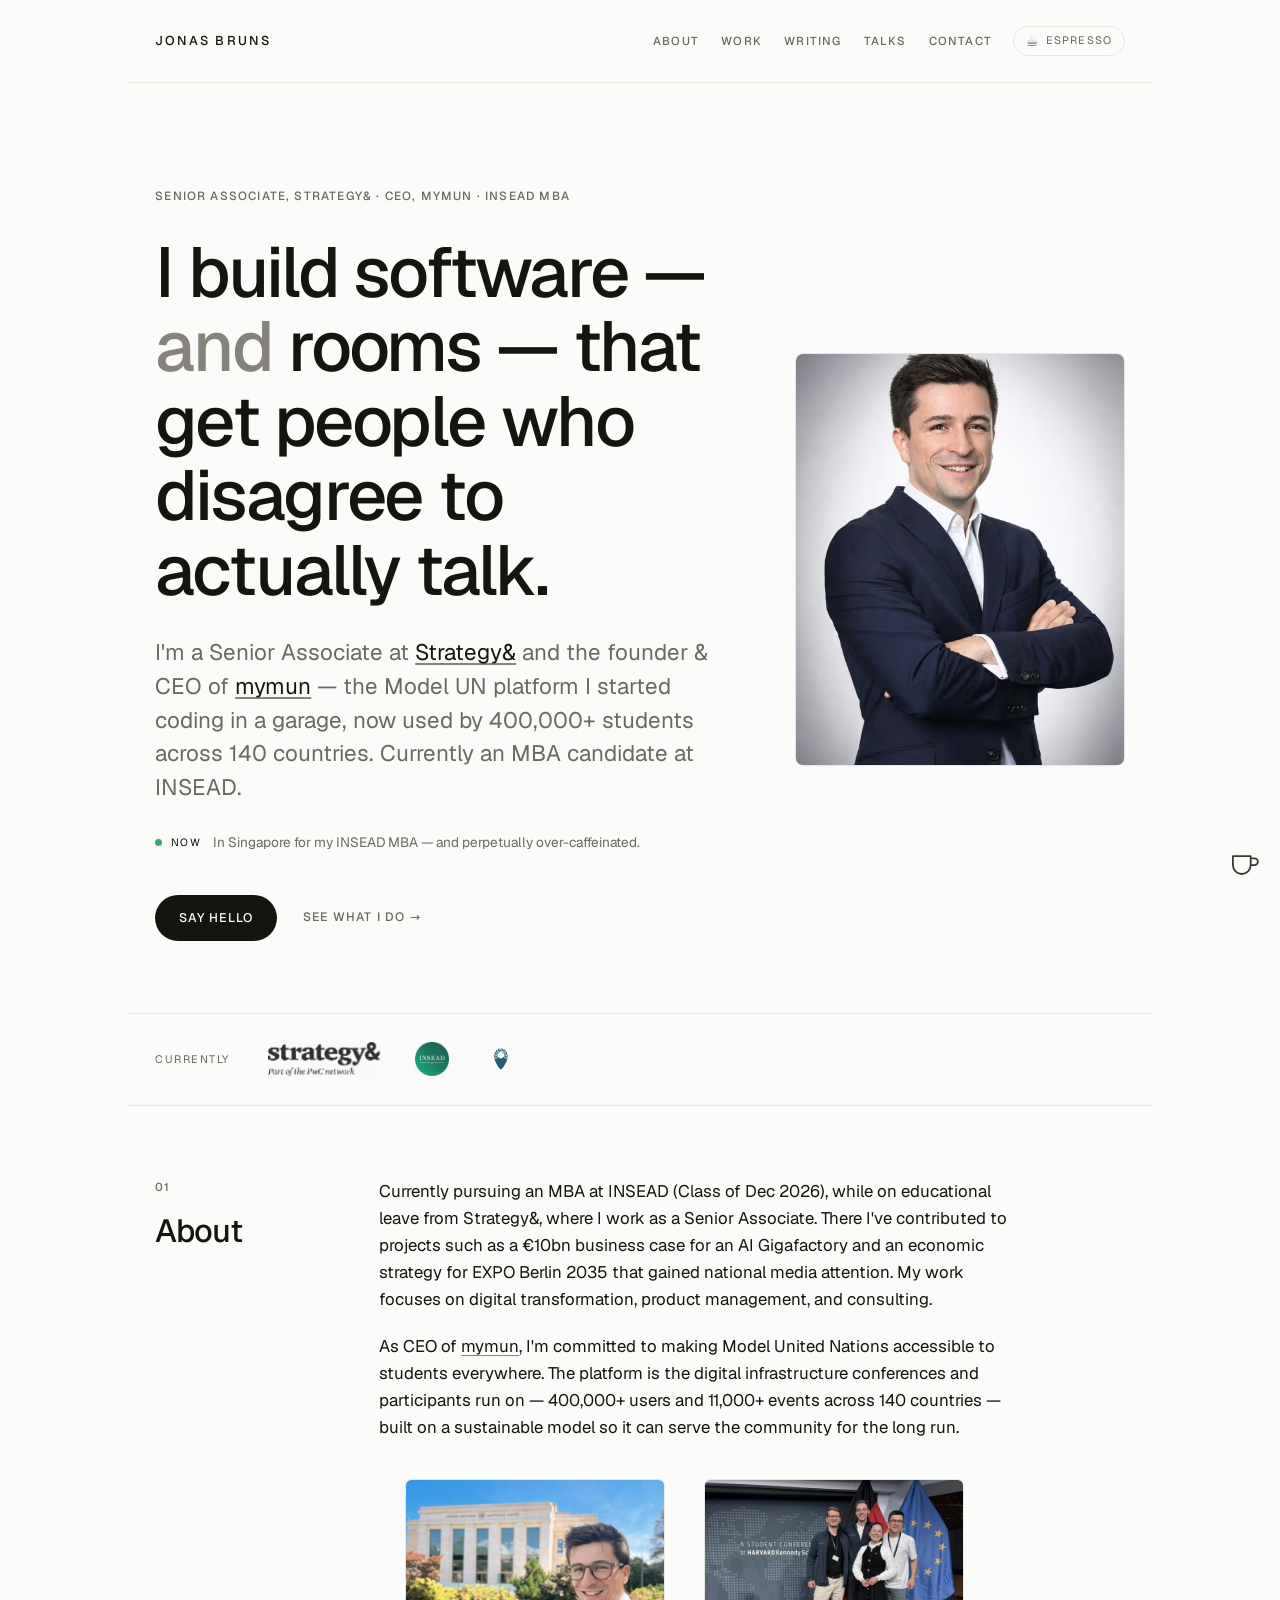
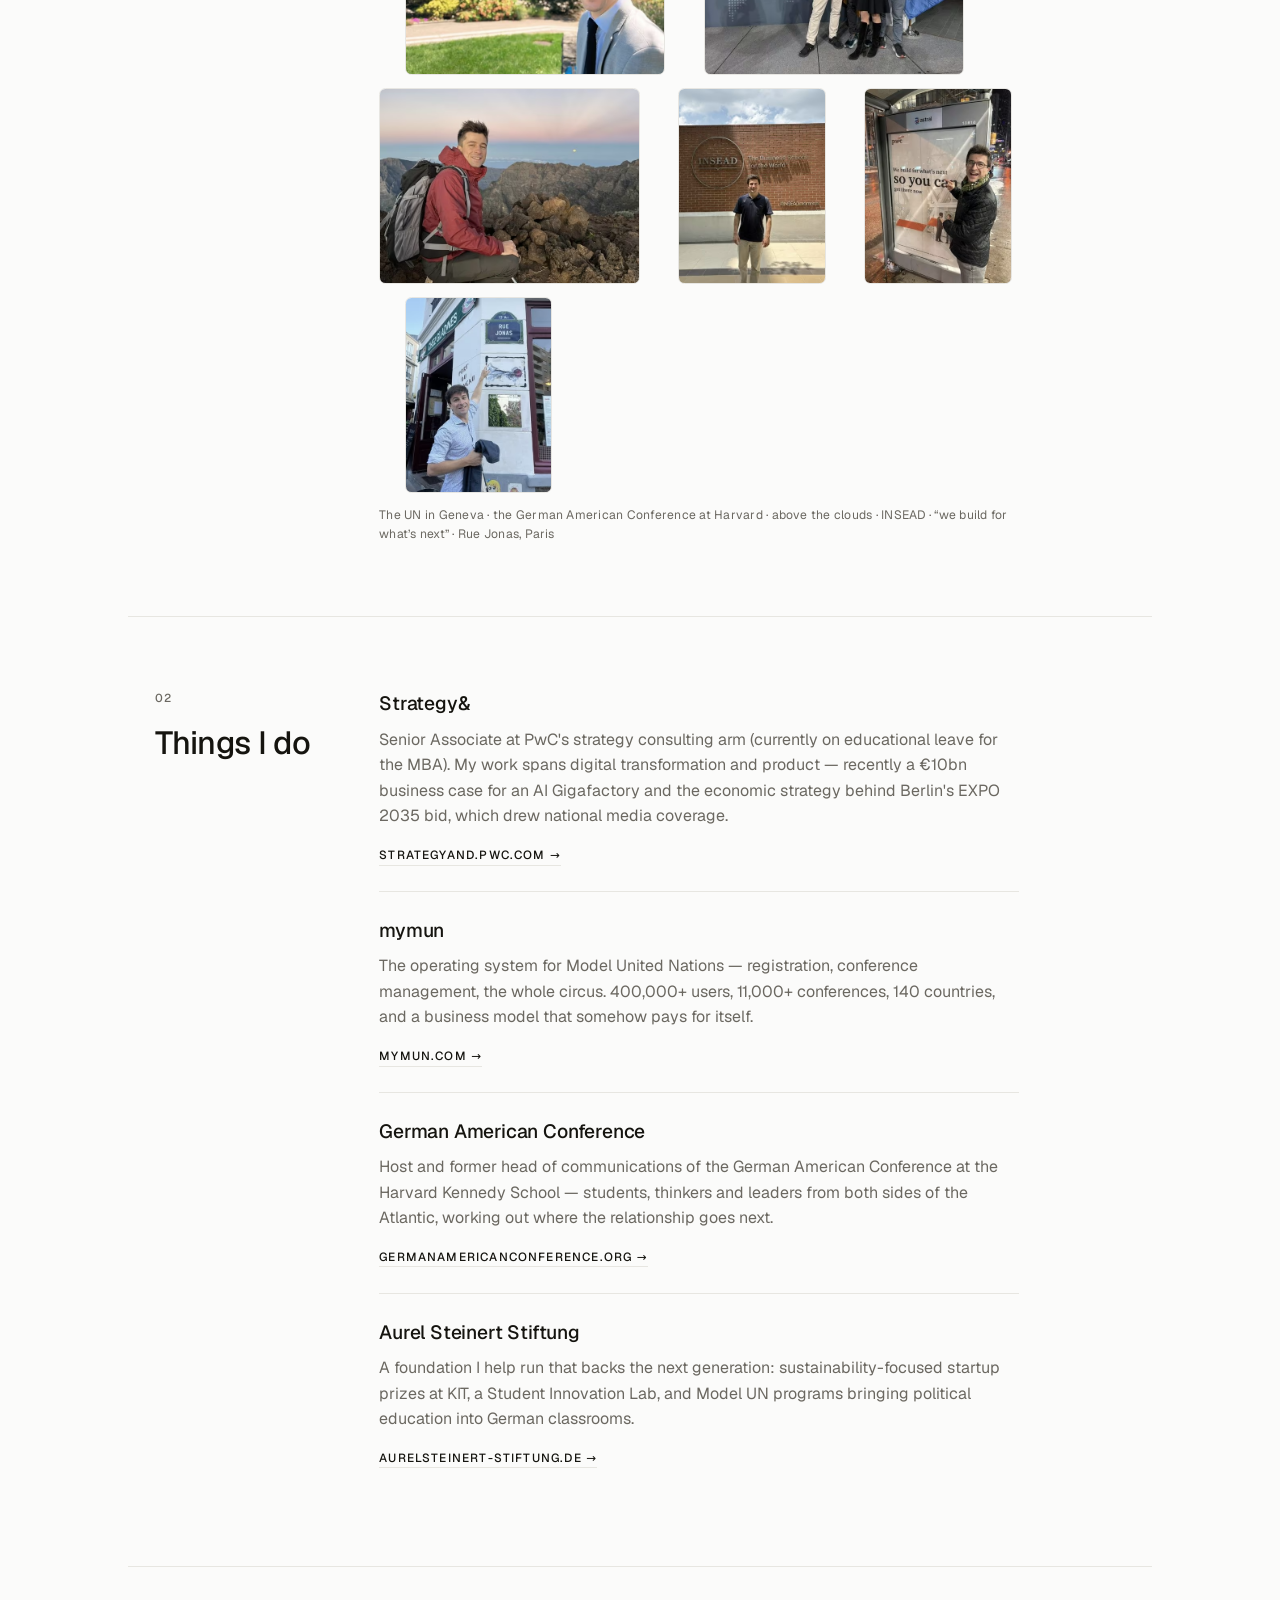
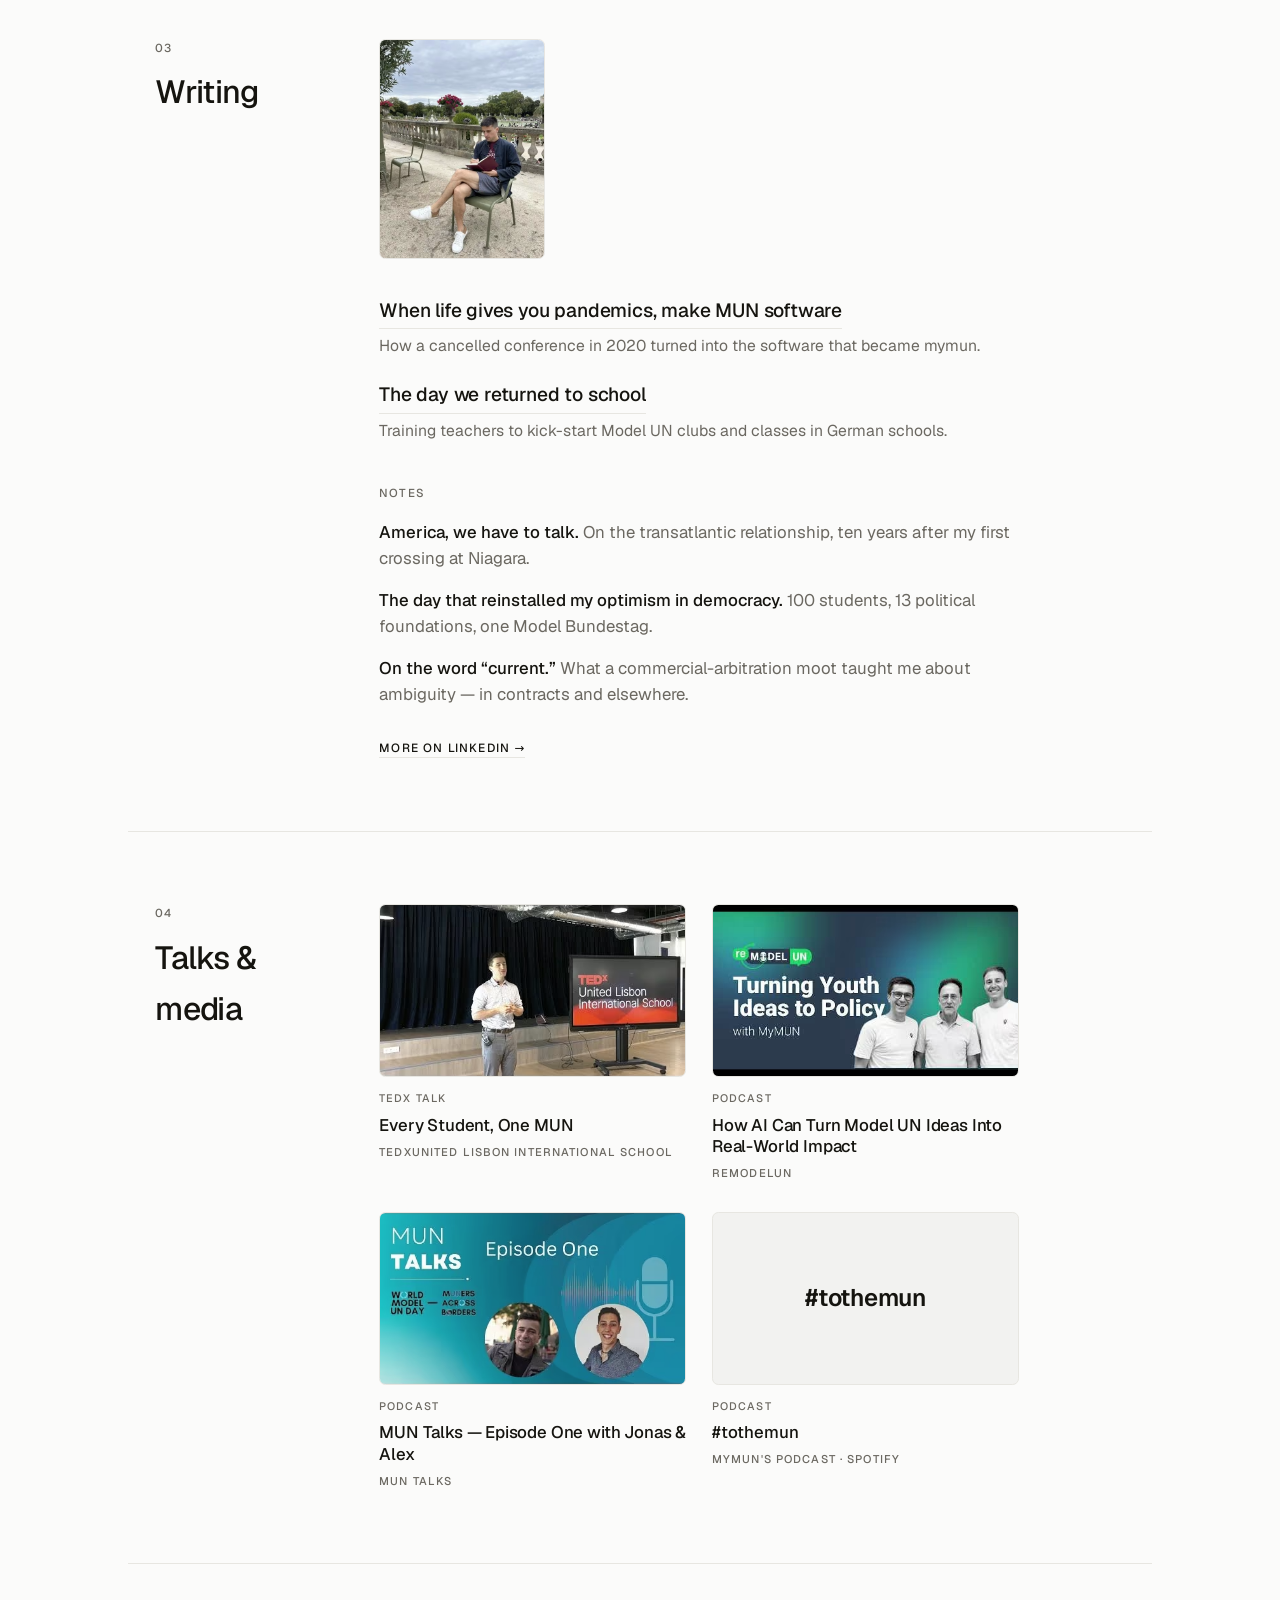
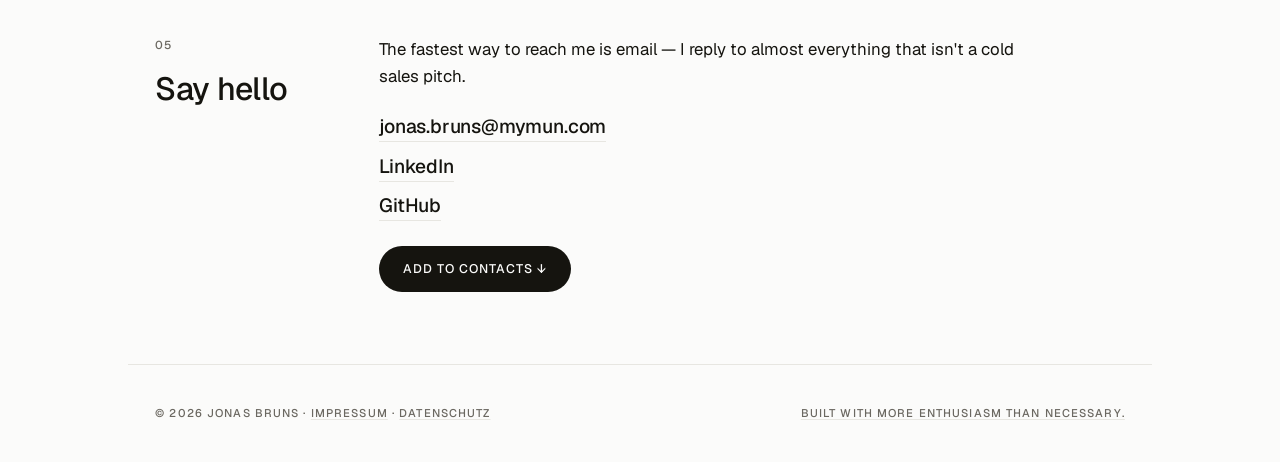
==== commit a6d475f0: "Perf: add AVIF sources (AVIF -> WebP -> JPEG) AVIF for every photo/thumbnail, ahead of the existing " ====
--- a/index.html
+++ b/index.html
@@ -37,7 +37,7 @@
        and the hero portrait (LCP candidate). Cuts font-swap + LCP latency. -->
   <link rel="preload" as="font" type="font/woff2" href="assets/fonts/geist-500-latin.woff2" crossorigin />
   <link rel="preload" as="font" type="font/woff2" href="assets/fonts/geist-400-latin.woff2" crossorigin />
-  <link rel="preload" as="image" type="image/webp" href="assets/portrait.webp" fetchpriority="high" />
+  <link rel="preload" as="image" type="image/avif" href="assets/portrait.avif" fetchpriority="high" />
 
   <!-- styles.css is inlined below to remove the render-blocking stylesheet request.
        styles.css stays the single source of truth (the sub-pages link it); after
@@ -655,7 +655,7 @@
       </div>
       <figure class="hero-portrait rise" style="--d:2">
         <picture>
-          <source srcset="assets/portrait.webp" type="image/webp" />
+          <source srcset="assets/portrait.avif" type="image/avif" /><source srcset="assets/portrait.webp" type="image/webp" />
           <img src="assets/portrait.jpg" width="507" height="760" fetchpriority="high" alt="Portrait of Jonas Bruns" />
         </picture>
       </figure>
@@ -690,12 +690,12 @@
         </p>
         <figure class="gallery">
           <div class="gallery-track">
-            <picture><source srcset="assets/gallery/un-geneva.webp" type="image/webp" /><img loading="lazy" width="640" height="480" src="assets/gallery/un-geneva.jpg" alt="Jonas at the UN in Geneva" /></picture>
-            <picture><source srcset="assets/gallery/gac.webp" type="image/webp" /><img class="m-hide" loading="lazy" width="640" height="480" src="assets/gallery/gac.jpg" alt="The German American Conference at Harvard Kennedy School" /></picture>
-            <picture><source srcset="assets/gallery/hiking.webp" type="image/webp" /><img loading="lazy" width="640" height="480" src="assets/gallery/hiking.jpg" alt="Jonas hiking above the clouds" /></picture>
-            <picture><source srcset="assets/gallery/insead.webp" type="image/webp" /><img class="m-hide" loading="lazy" width="360" height="480" src="assets/gallery/insead.jpg" alt="Jonas at INSEAD" /></picture>
-            <picture><source srcset="assets/gallery/pwc.webp" type="image/webp" /><img class="m-hide" loading="lazy" width="360" height="480" src="assets/gallery/pwc.jpg" alt="Jonas next to a PwC ad" /></picture>
-            <picture><source srcset="assets/gallery/rue-jonas.webp" type="image/webp" /><img loading="lazy" width="360" height="480" src="assets/gallery/rue-jonas.jpg" alt="Rue Jonas street sign in Paris" /></picture>
+            <picture><source srcset="assets/gallery/un-geneva.avif" type="image/avif" /><source srcset="assets/gallery/un-geneva.webp" type="image/webp" /><img loading="lazy" width="640" height="480" src="assets/gallery/un-geneva.jpg" alt="Jonas at the UN in Geneva" /></picture>
+            <picture><source srcset="assets/gallery/gac.avif" type="image/avif" /><source srcset="assets/gallery/gac.webp" type="image/webp" /><img class="m-hide" loading="lazy" width="640" height="480" src="assets/gallery/gac.jpg" alt="The German American Conference at Harvard Kennedy School" /></picture>
+            <picture><source srcset="assets/gallery/hiking.avif" type="image/avif" /><source srcset="assets/gallery/hiking.webp" type="image/webp" /><img loading="lazy" width="640" height="480" src="assets/gallery/hiking.jpg" alt="Jonas hiking above the clouds" /></picture>
+            <picture><source srcset="assets/gallery/insead.avif" type="image/avif" /><source srcset="assets/gallery/insead.webp" type="image/webp" /><img class="m-hide" loading="lazy" width="360" height="480" src="assets/gallery/insead.jpg" alt="Jonas at INSEAD" /></picture>
+            <picture><source srcset="assets/gallery/pwc.avif" type="image/avif" /><source srcset="assets/gallery/pwc.webp" type="image/webp" /><img class="m-hide" loading="lazy" width="360" height="480" src="assets/gallery/pwc.jpg" alt="Jonas next to a PwC ad" /></picture>
+            <picture><source srcset="assets/gallery/rue-jonas.avif" type="image/avif" /><source srcset="assets/gallery/rue-jonas.webp" type="image/webp" /><img loading="lazy" width="360" height="480" src="assets/gallery/rue-jonas.jpg" alt="Rue Jonas street sign in Paris" /></picture>
           </div>
           <figcaption class="cap-full">The UN in Geneva · the German American Conference at Harvard · above the clouds · INSEAD · &ldquo;we build for what&rsquo;s next&rdquo; · Rue Jonas, Paris</figcaption>
           <figcaption class="cap-mobile">The UN in Geneva · above the clouds · Rue Jonas, Paris</figcaption>
@@ -745,7 +745,7 @@
     <section id="writing" class="sec">
       <div class="sec-head"><span class="sec-no">03</span><h2>Writing</h2></div>
       <div class="sec-body">
-        <figure class="sec-photo"><picture><source srcset="assets/writing.webp" type="image/webp" /><img loading="lazy" width="480" height="640" src="assets/writing.jpg" alt="Jonas writing in a notebook in a Paris park" /></picture></figure>
+        <figure class="sec-photo"><picture><source srcset="assets/writing.avif" type="image/avif" /><source srcset="assets/writing.webp" type="image/webp" /><img loading="lazy" width="480" height="640" src="assets/writing.jpg" alt="Jonas writing in a notebook in a Paris park" /></picture></figure>
         <ul class="articles">
           <li>
             <a href="https://www.linkedin.com/pulse/when-life-gives-you-pandemics-make-mun-software-mymun/">When life gives you pandemics, make MUN software</a>
@@ -774,7 +774,7 @@
         <ul class="media">
           <li class="media-card">
             <a href="https://www.youtube.com/watch?v=L1Re9FSET7E">
-              <span class="thumb"><picture><source srcset="assets/thumbs/L1Re9FSET7E.webp" type="image/webp" /><img loading="lazy" width="480" height="270" src="assets/thumbs/L1Re9FSET7E.jpg" alt="TEDx talk: Every Student, One MUN" /></picture></span>
+              <span class="thumb"><picture><source srcset="assets/thumbs/L1Re9FSET7E.avif" type="image/avif" /><source srcset="assets/thumbs/L1Re9FSET7E.webp" type="image/webp" /><img loading="lazy" width="480" height="270" src="assets/thumbs/L1Re9FSET7E.jpg" alt="TEDx talk: Every Student, One MUN" /></picture></span>
               <span class="media-tag">TEDx talk</span>
               <span class="media-title">Every Student, One MUN</span>
               <span class="media-src">TEDxUnited Lisbon International School</span>
@@ -782,7 +782,7 @@
           </li>
           <li class="media-card">
             <a href="https://www.youtube.com/watch?v=wwS8O8JHtIY">
-              <span class="thumb"><picture><source srcset="assets/thumbs/wwS8O8JHtIY.webp" type="image/webp" /><img loading="lazy" width="480" height="270" src="assets/thumbs/wwS8O8JHtIY.jpg" alt="Podcast: How AI Can Turn Model UN Ideas Into Real-World Impact" /></picture></span>
+              <span class="thumb"><picture><source srcset="assets/thumbs/wwS8O8JHtIY.avif" type="image/avif" /><source srcset="assets/thumbs/wwS8O8JHtIY.webp" type="image/webp" /><img loading="lazy" width="480" height="270" src="assets/thumbs/wwS8O8JHtIY.jpg" alt="Podcast: How AI Can Turn Model UN Ideas Into Real-World Impact" /></picture></span>
               <span class="media-tag">Podcast</span>
               <span class="media-title">How AI Can Turn Model UN Ideas Into Real-World Impact</span>
               <span class="media-src">ReModelUN</span>
@@ -790,7 +790,7 @@
           </li>
           <li class="media-card">
             <a href="https://www.youtube.com/watch?v=0QrZpP2h0T4">
-              <span class="thumb"><picture><source srcset="assets/thumbs/0QrZpP2h0T4.webp" type="image/webp" /><img loading="lazy" width="480" height="270" src="assets/thumbs/0QrZpP2h0T4.jpg" alt="Podcast: MUN Talks Episode One with Jonas & Alex" /></picture></span>
+              <span class="thumb"><picture><source srcset="assets/thumbs/0QrZpP2h0T4.avif" type="image/avif" /><source srcset="assets/thumbs/0QrZpP2h0T4.webp" type="image/webp" /><img loading="lazy" width="480" height="270" src="assets/thumbs/0QrZpP2h0T4.jpg" alt="Podcast: MUN Talks Episode One with Jonas & Alex" /></picture></span>
               <span class="media-tag">Podcast</span>
               <span class="media-title">MUN Talks — Episode One with Jonas &amp; Alex</span>
               <span class="media-src">MUN Talks</span>
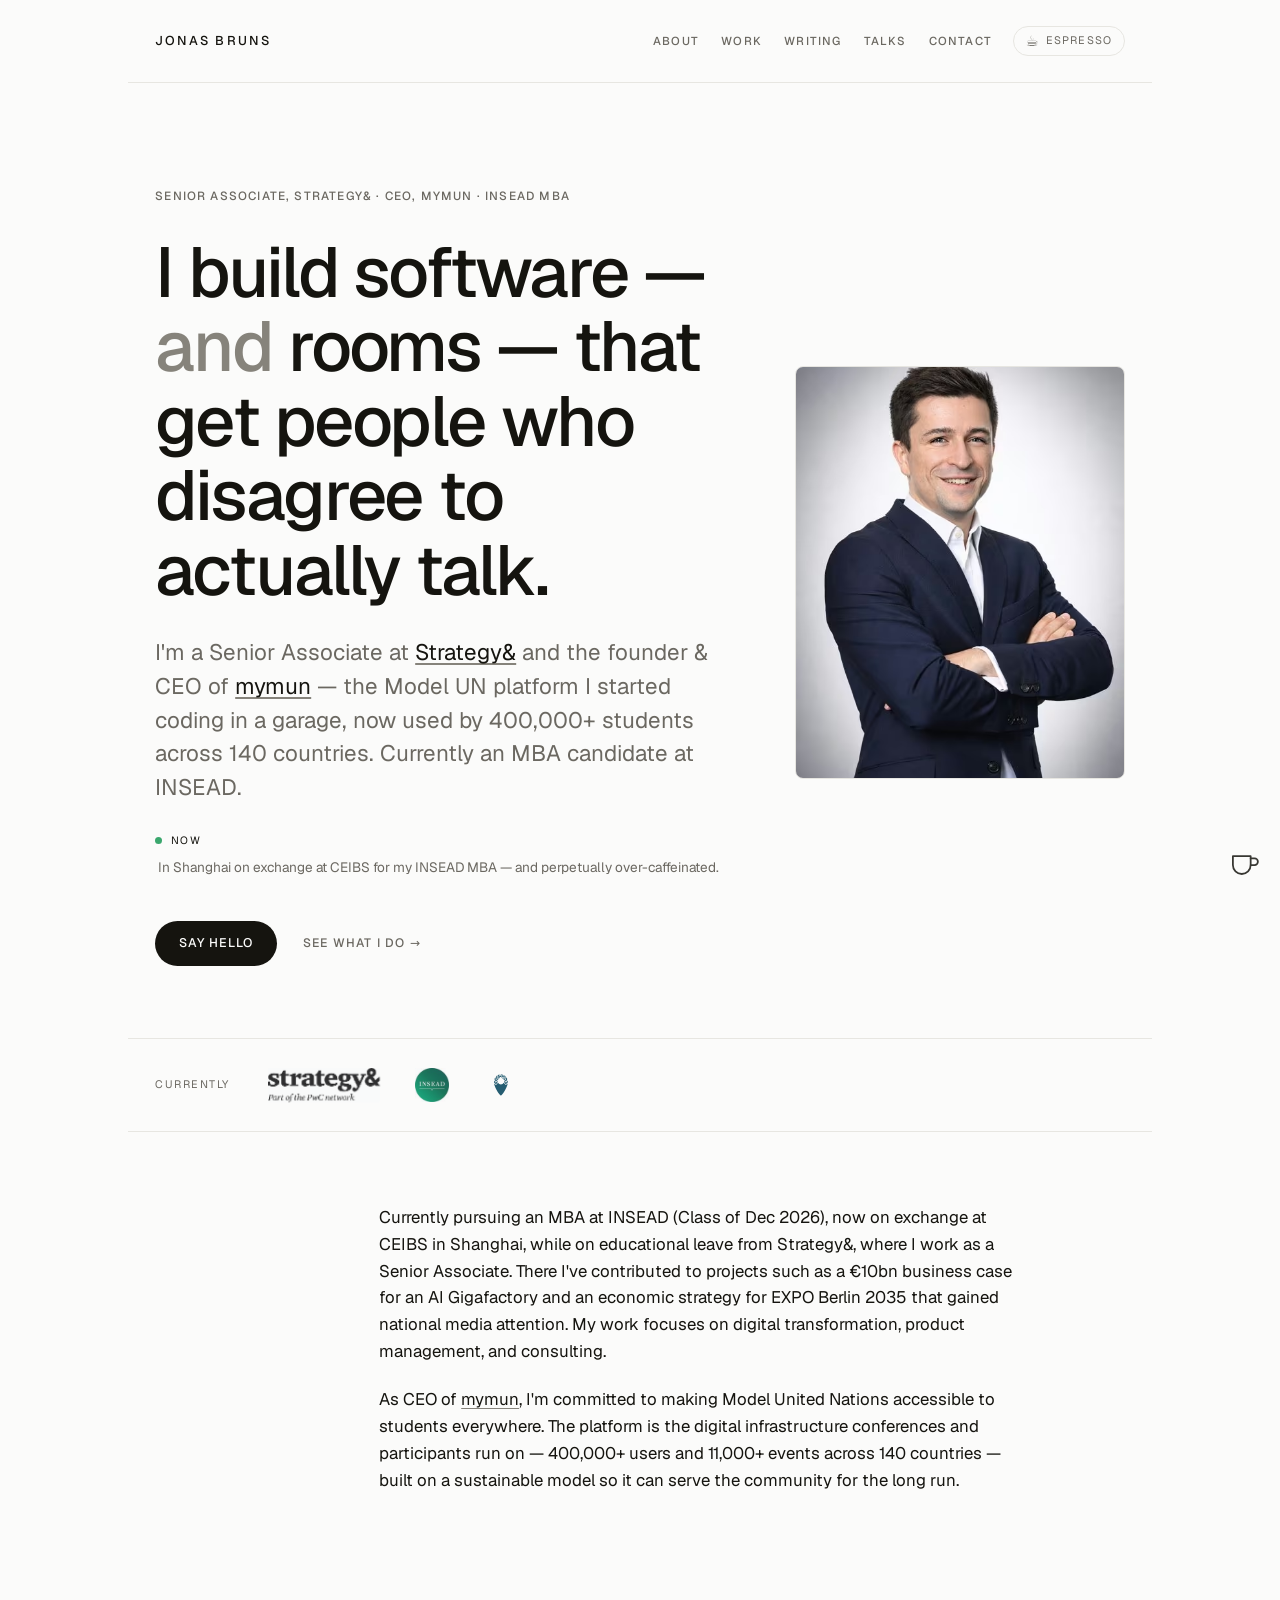
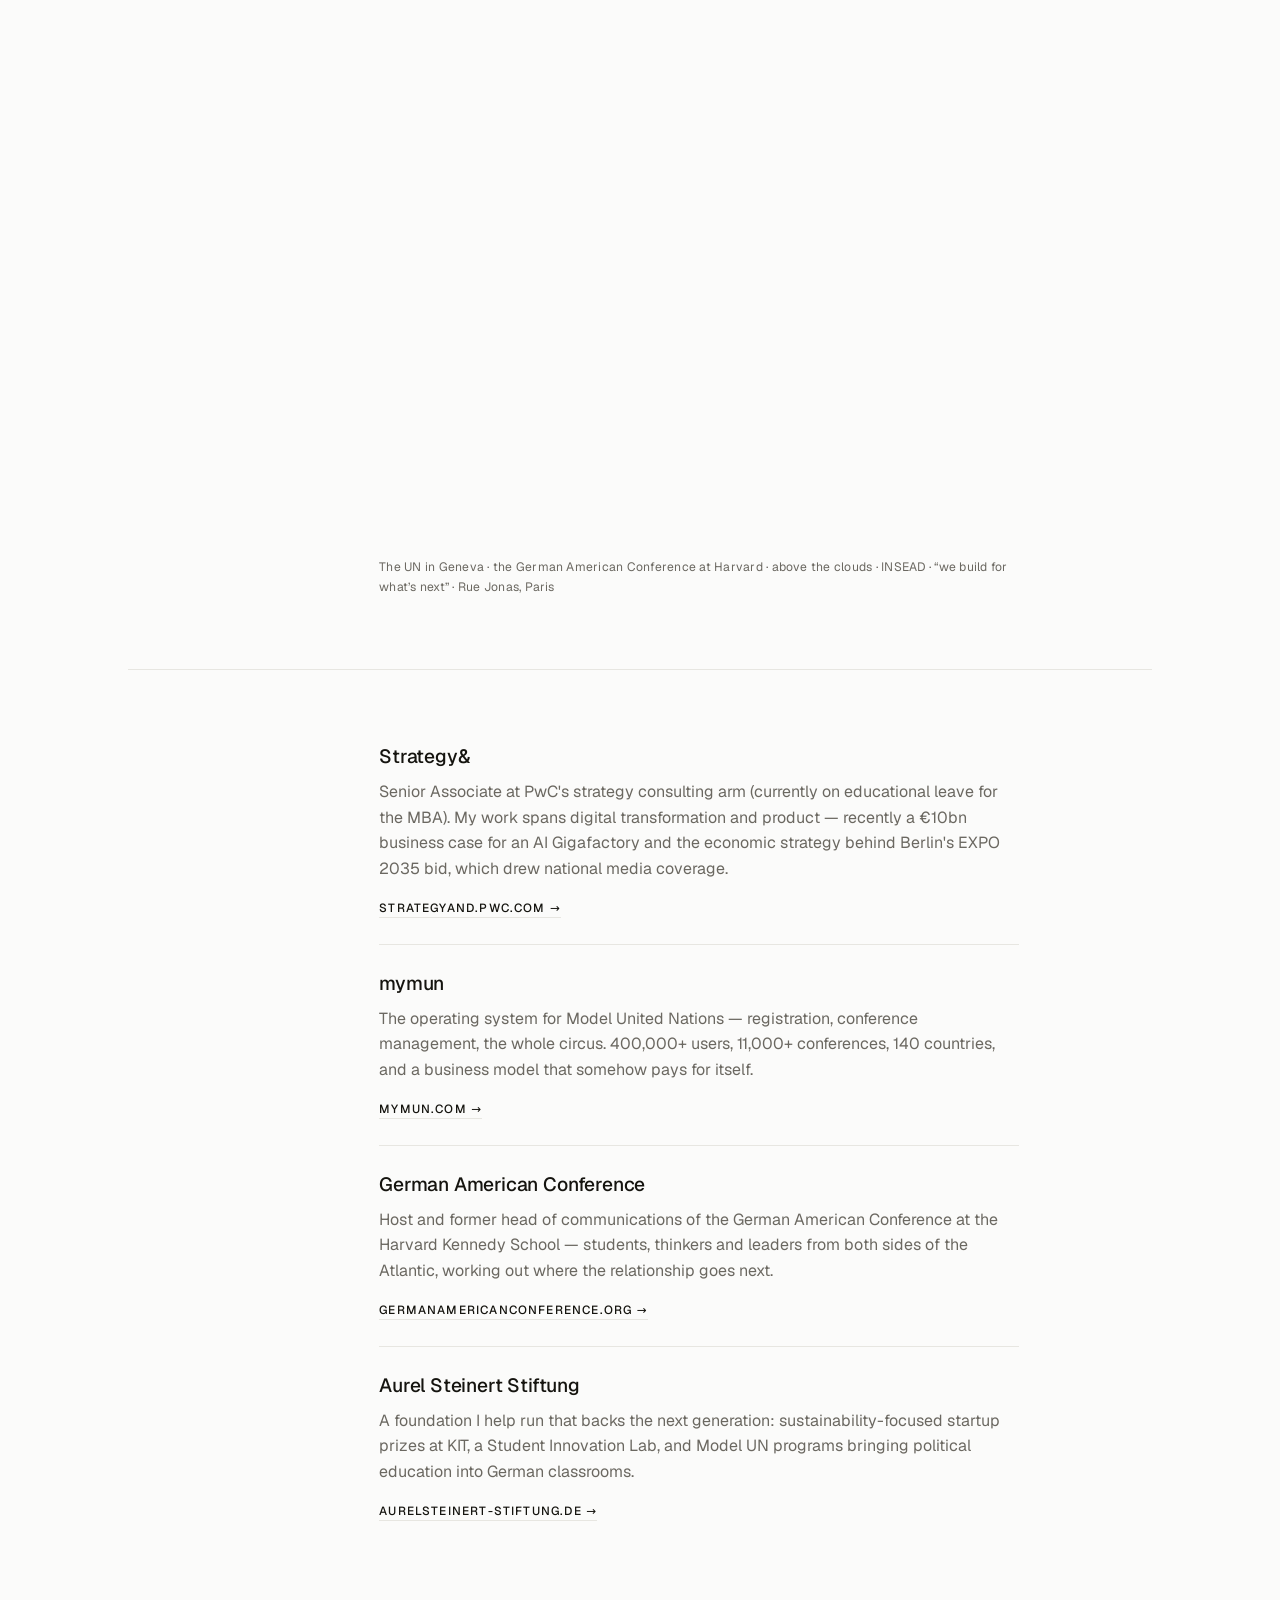
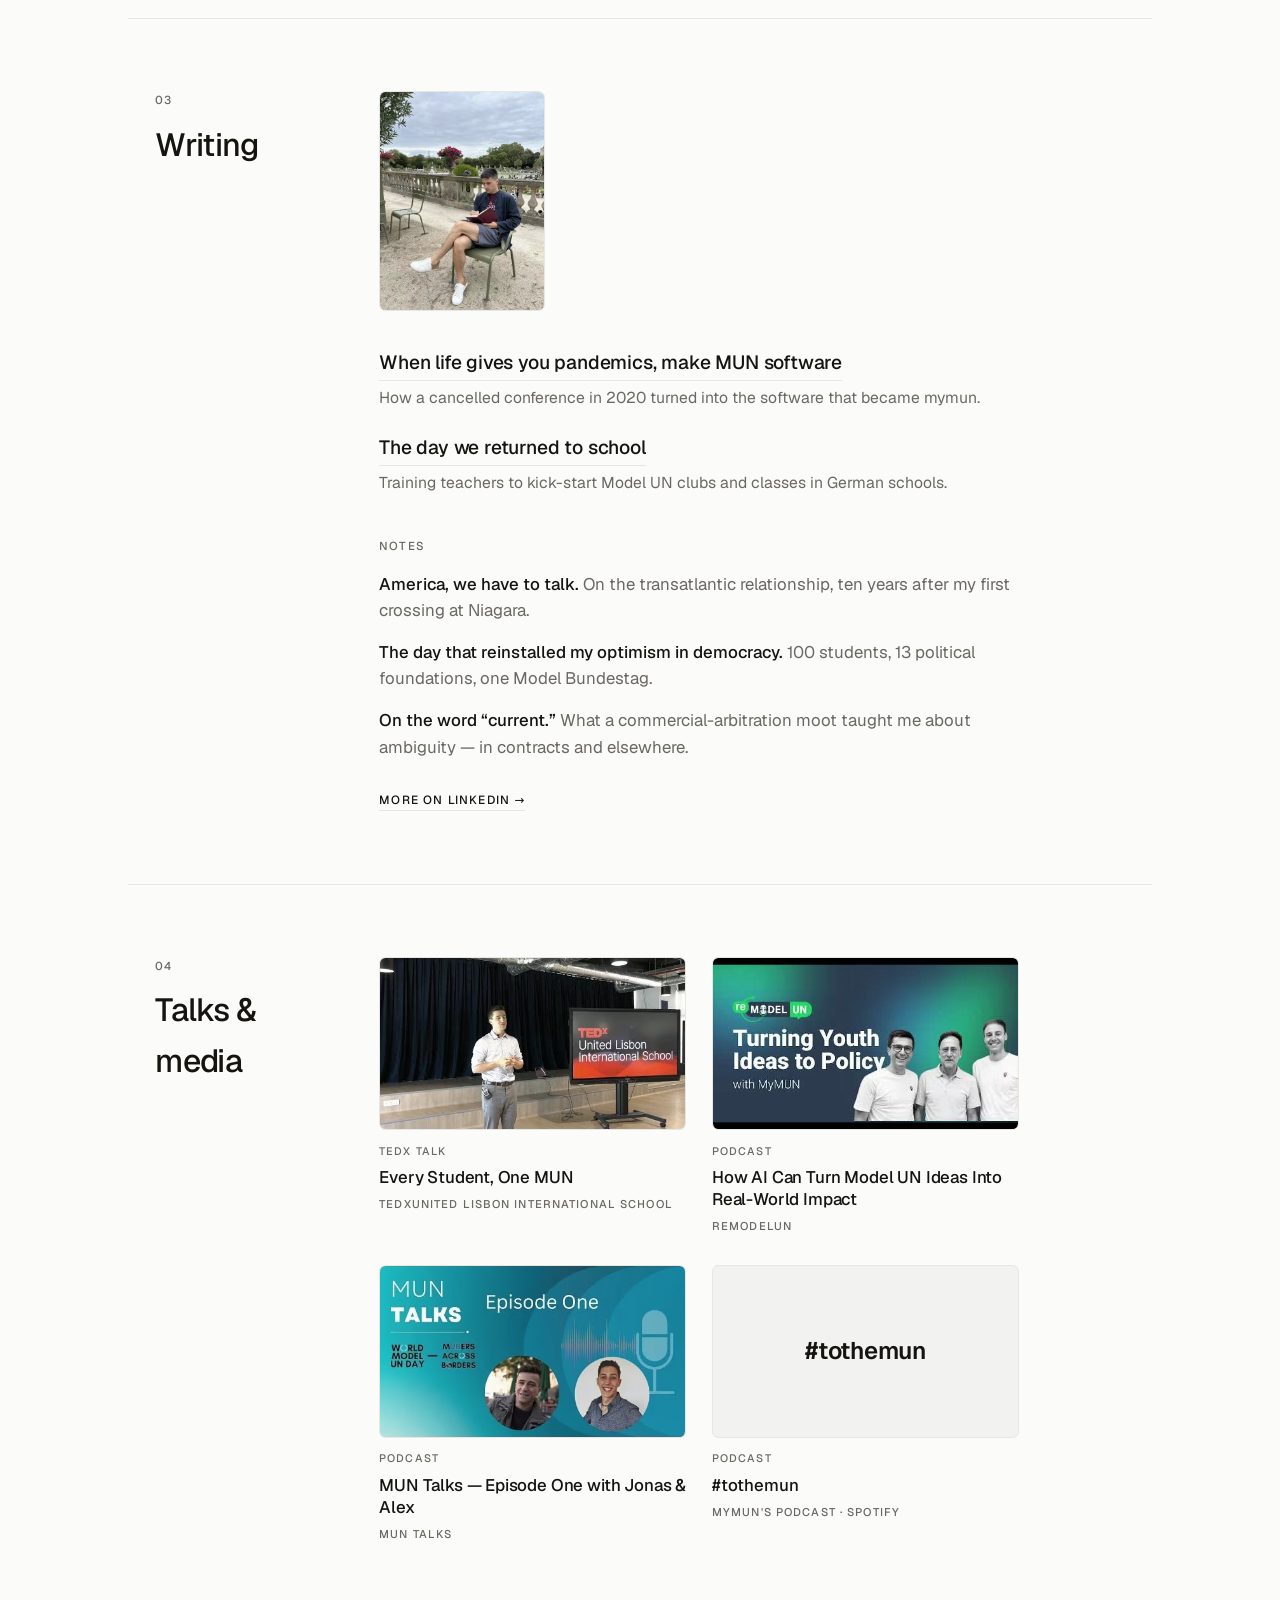
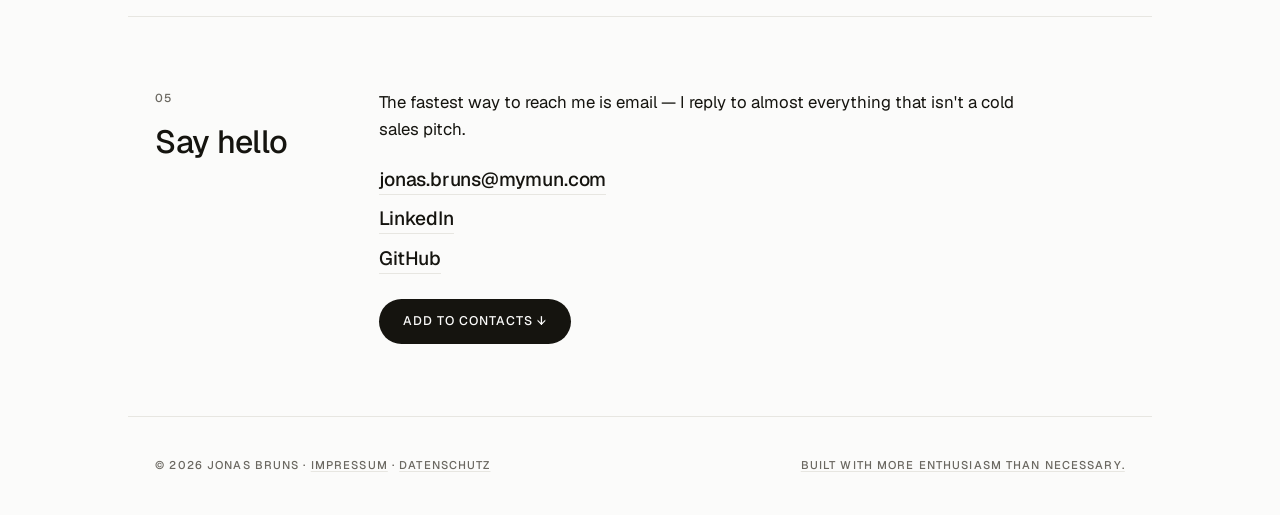
==== commit ba21e39c: "Now: on exchange at CEIBS in Shanghai Co-Authored-By: Claude Opus 5.5 <noreply@anthropic.com>" ====
--- a/index.html
+++ b/index.html
@@ -31,7 +31,11 @@
   {"@context":"https://schema.org","@type":"Person","name":"Jonas Bruns","url":"https://jonasbruns.com","image":"https://jonasbruns.com/assets/portrait.jpg","jobTitle":"CEO at mymun; Senior Associate at Strategy&","worksFor":[{"@type":"Organization","name":"mymun","url":"https://mymun.com"},{"@type":"Organization","name":"Strategy&","url":"https://www.strategyand.pwc.com"}],"alumniOf":{"@type":"CollegeOrUniversity","name":"INSEAD"},"sameAs":["https://www.linkedin.com/in/brunsj","https://github.com/JonasBruns"]}
   </script>
 
+  <link rel="icon" type="image/x-icon" href="assets/favicon.ico" />
+  <link rel="icon" type="image/png" sizes="32x32" href="assets/favicon-32.png" />
+  <link rel="icon" type="image/png" sizes="64x64" href="assets/favicon-64.png" />
   <link rel="icon" type="image/svg+xml" href="assets/favicon.svg" />
+  <link rel="apple-touch-icon" sizes="192x192" href="assets/favicon-192.png" />
 
   <!-- Preload above-the-fold critical assets: the fonts the H1/body render with,
        and the hero portrait (LCP candidate). Cuts font-swap + LCP latency. -->
@@ -647,7 +651,7 @@
           Currently an MBA candidate at INSEAD.
         </p>
         <!-- TODO: keep this "Now" line fresh -->
-        <p class="now rise" style="--d:3"><span class="now-dot"></span><span class="now-label">Now</span>&nbsp;In Singapore for my INSEAD MBA — and perpetually over-caffeinated.</p>
+        <p class="now rise" style="--d:3"><span class="now-dot"></span><span class="now-label">Now</span>&nbsp;In Shanghai on exchange at CEIBS for my INSEAD MBA — and perpetually over-caffeinated.</p>
         <div class="hero-actions rise" style="--d:4">
           <a class="btn" href="#contact">Say hello</a>
           <a class="btn-text" href="#work">See what I do →</a>
@@ -676,7 +680,8 @@
       <div class="sec-head"><span class="sec-no">01</span><h2>About</h2></div>
       <div class="sec-body">
         <p class="prose">
-          Currently pursuing an MBA at INSEAD (Class of Dec 2026), while on educational leave
+          Currently pursuing an MBA at INSEAD (Class of Dec 2026), now on exchange at CEIBS in
+          Shanghai, while on educational leave
           from Strategy&amp;, where I work as a Senior Associate. There I've contributed to
           projects such as a €10bn business case for an AI Gigafactory and an economic strategy
           for EXPO Berlin 2035 that gained national media attention. My work focuses on digital
